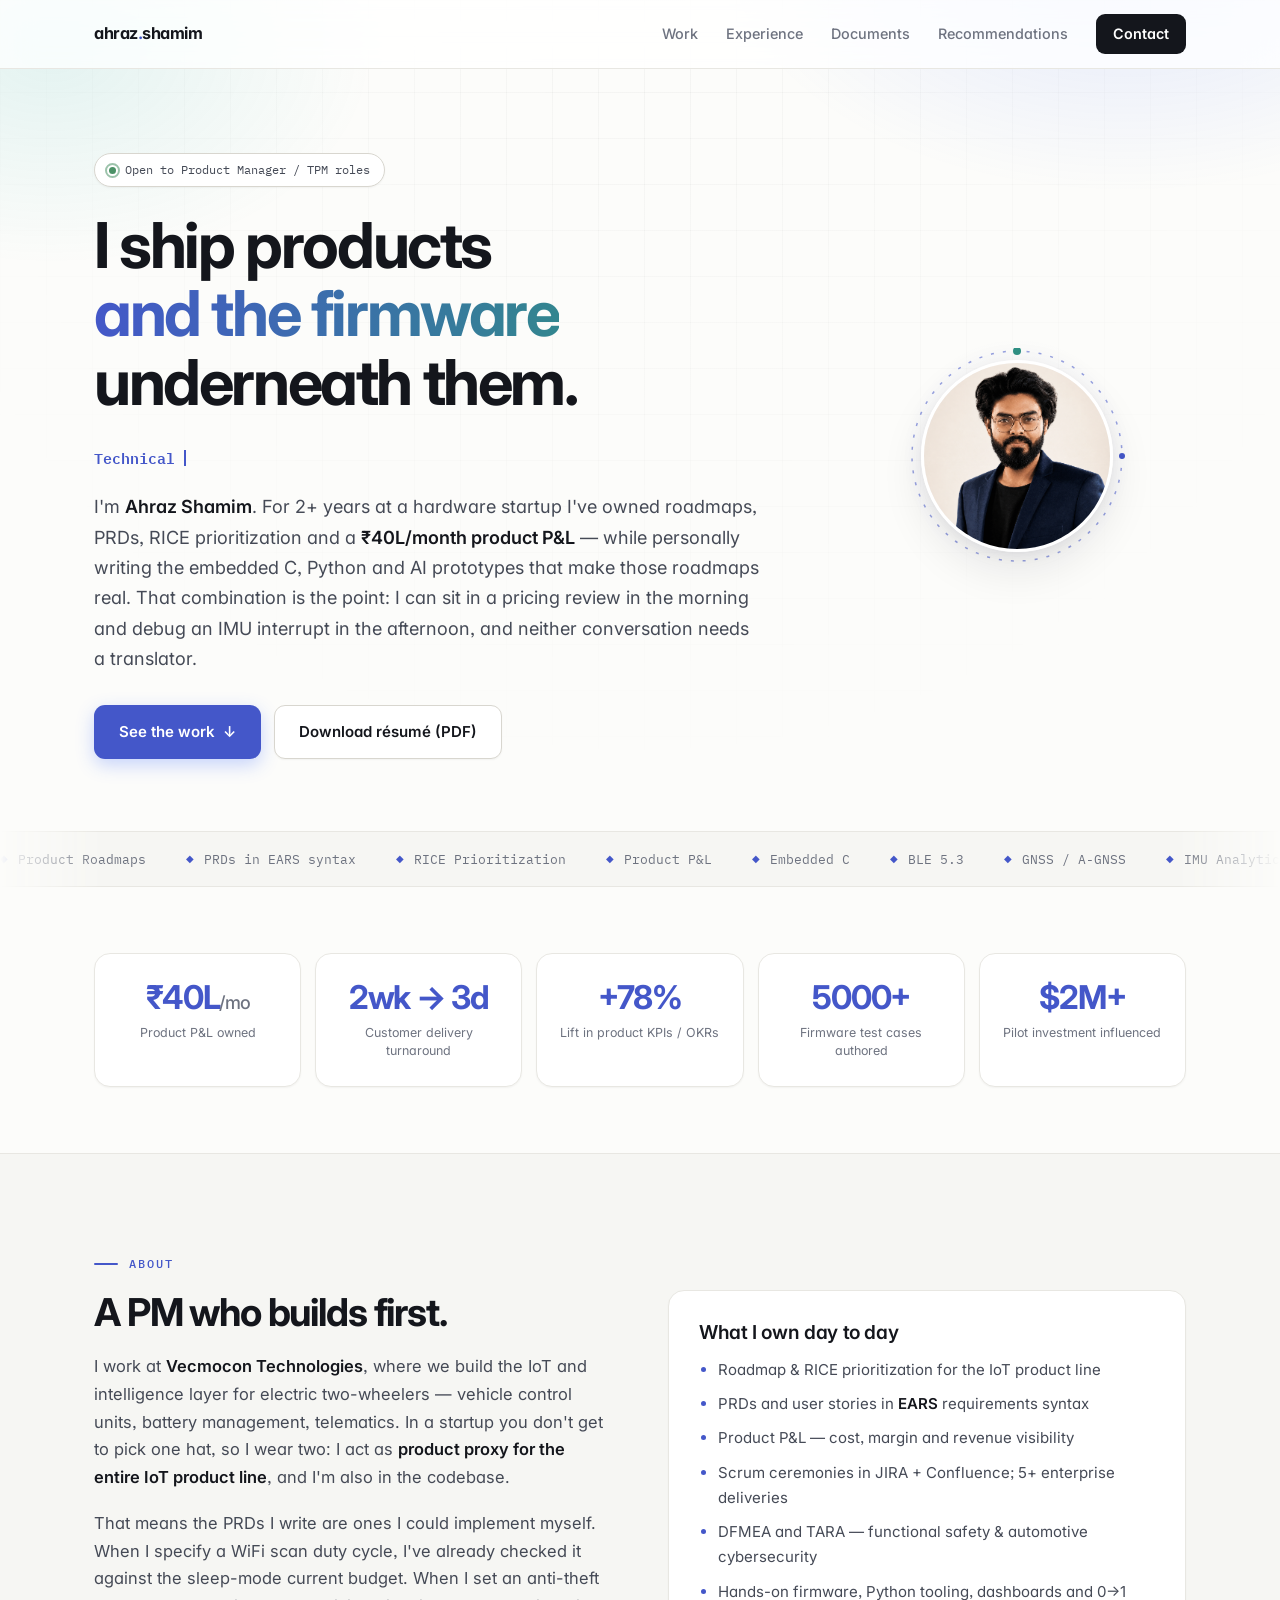
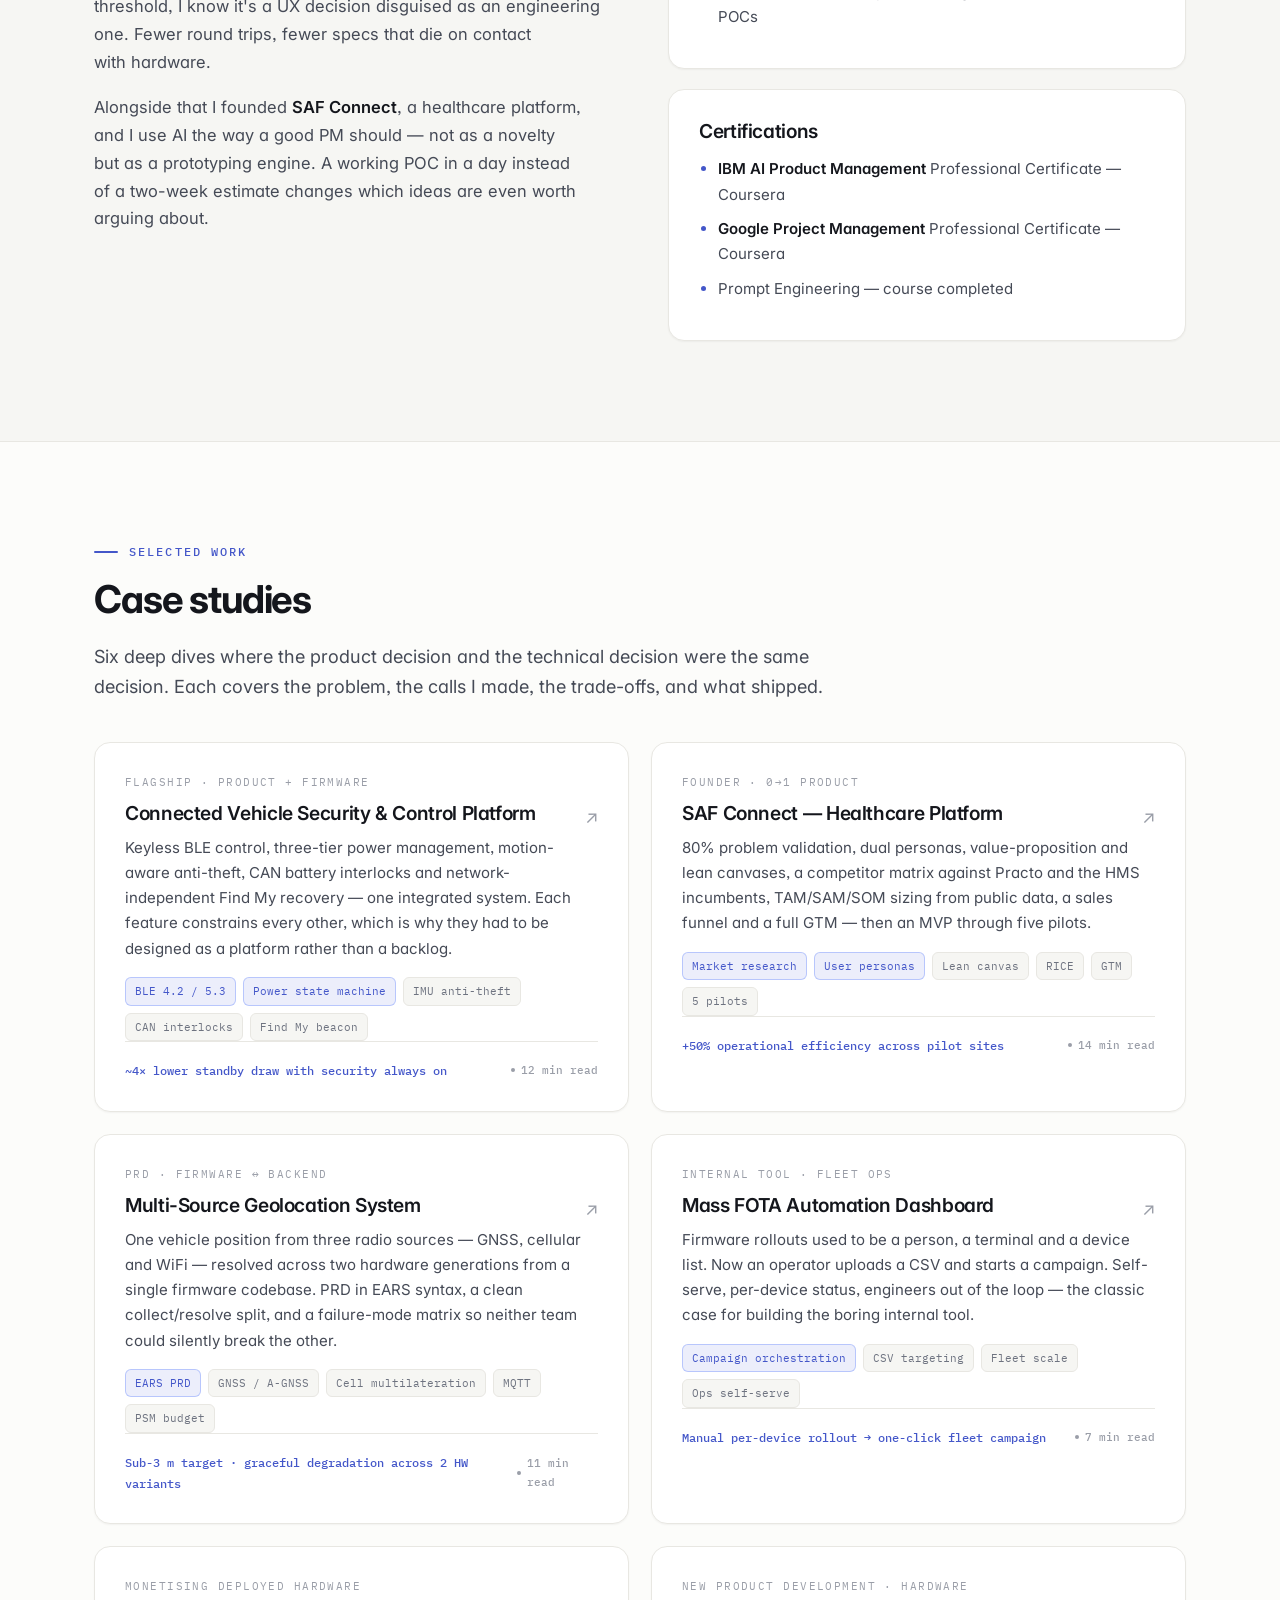
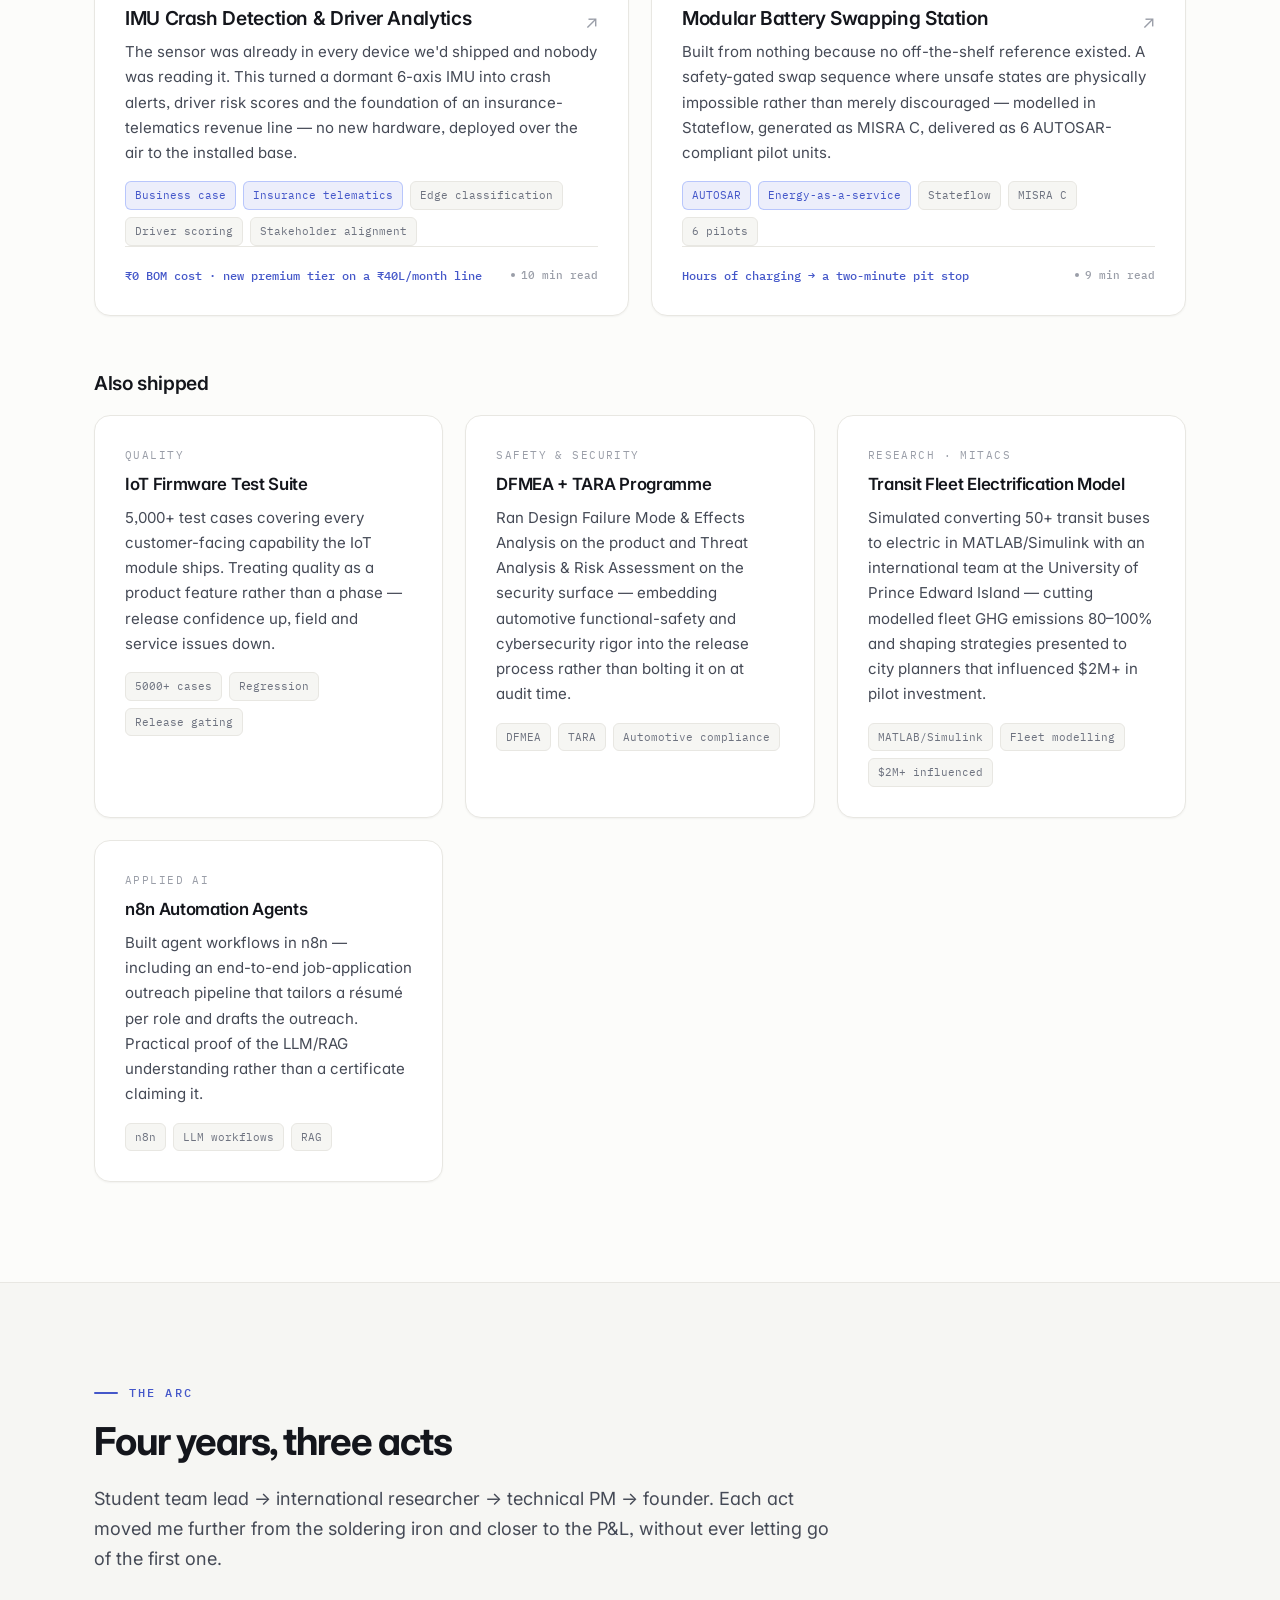
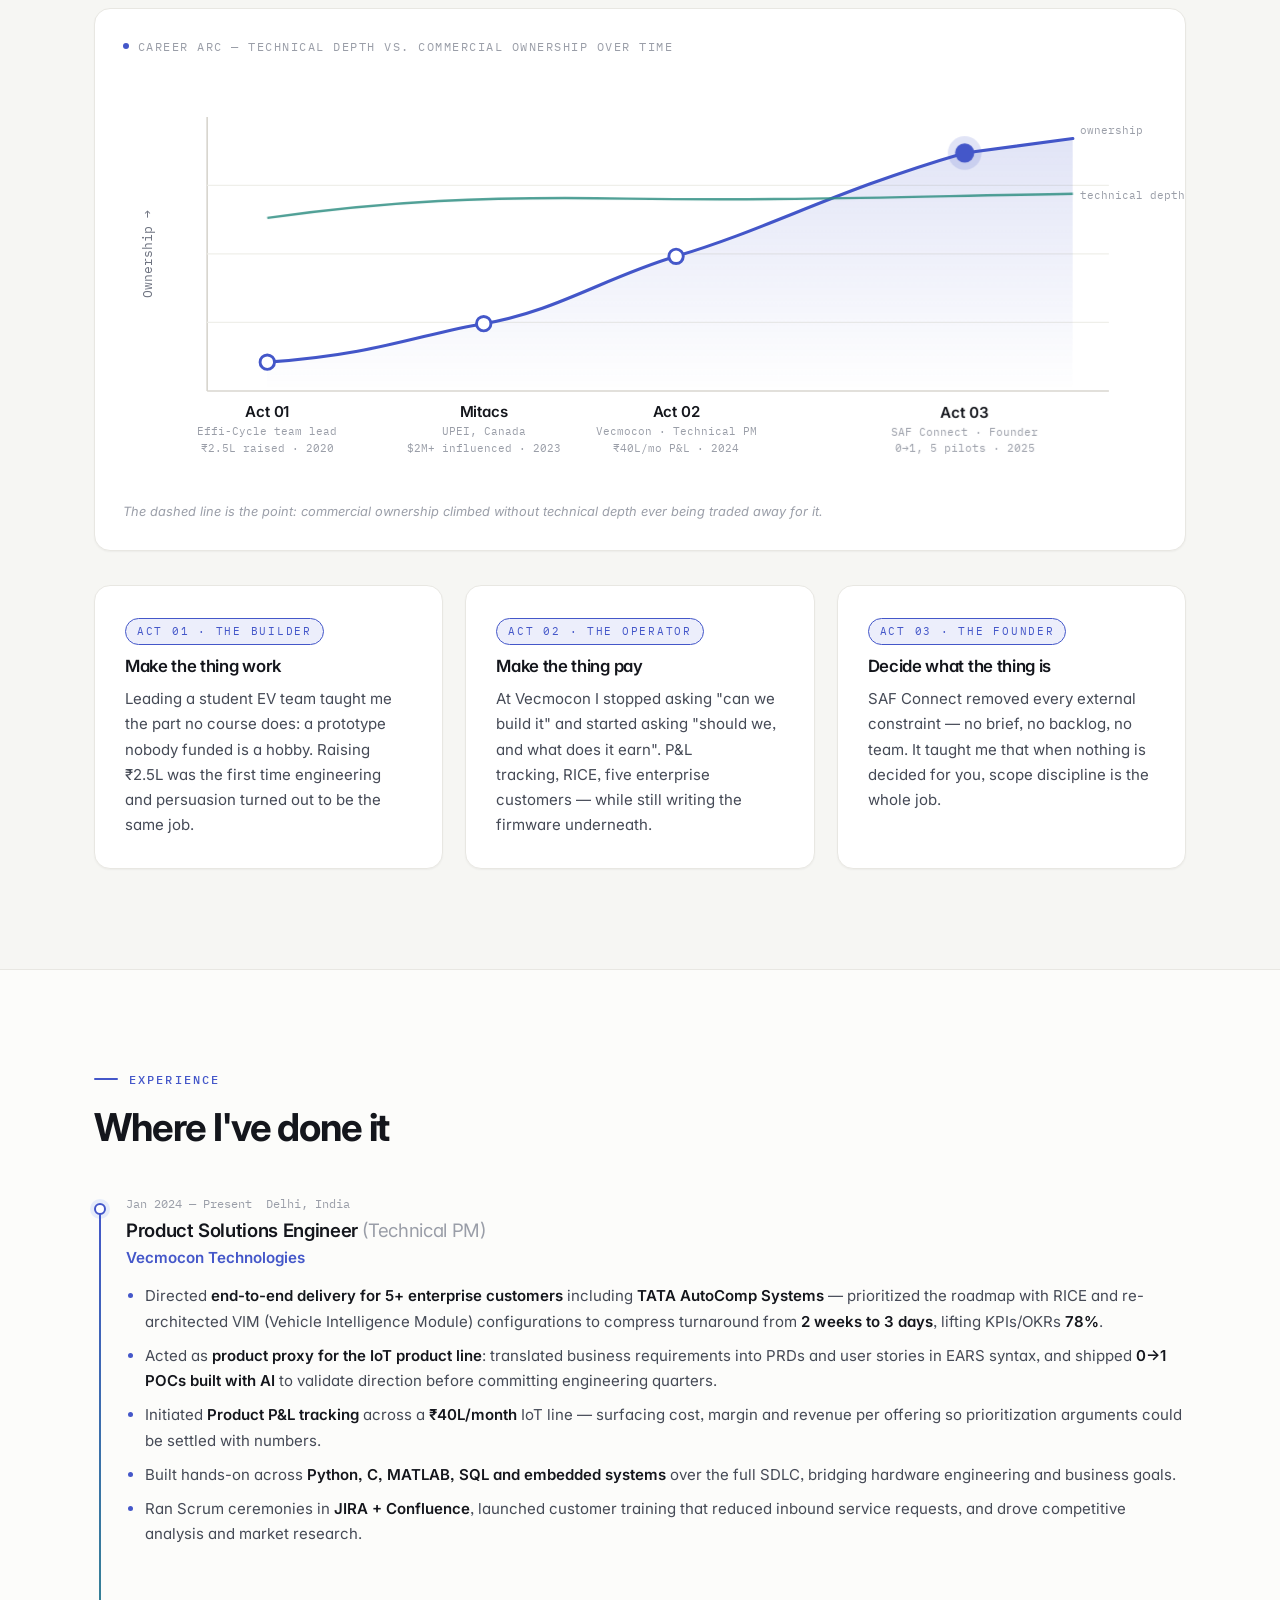
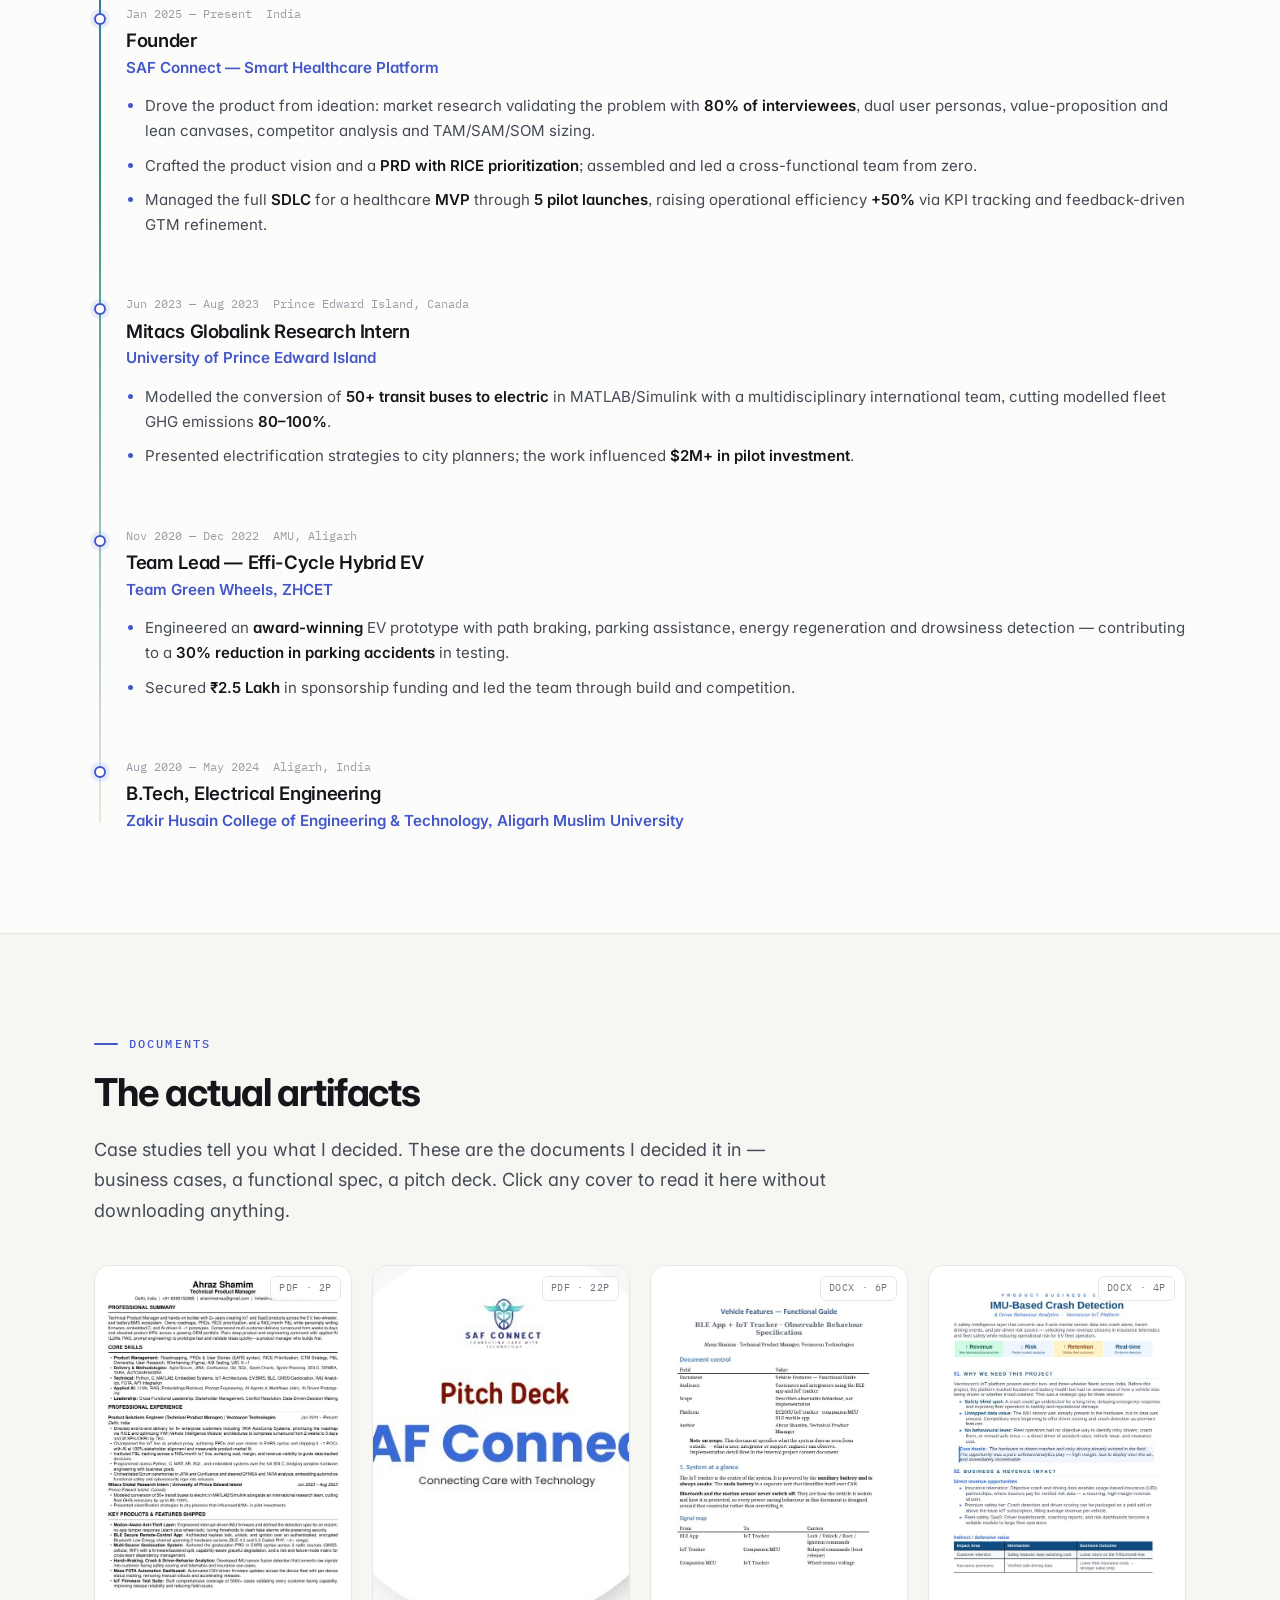
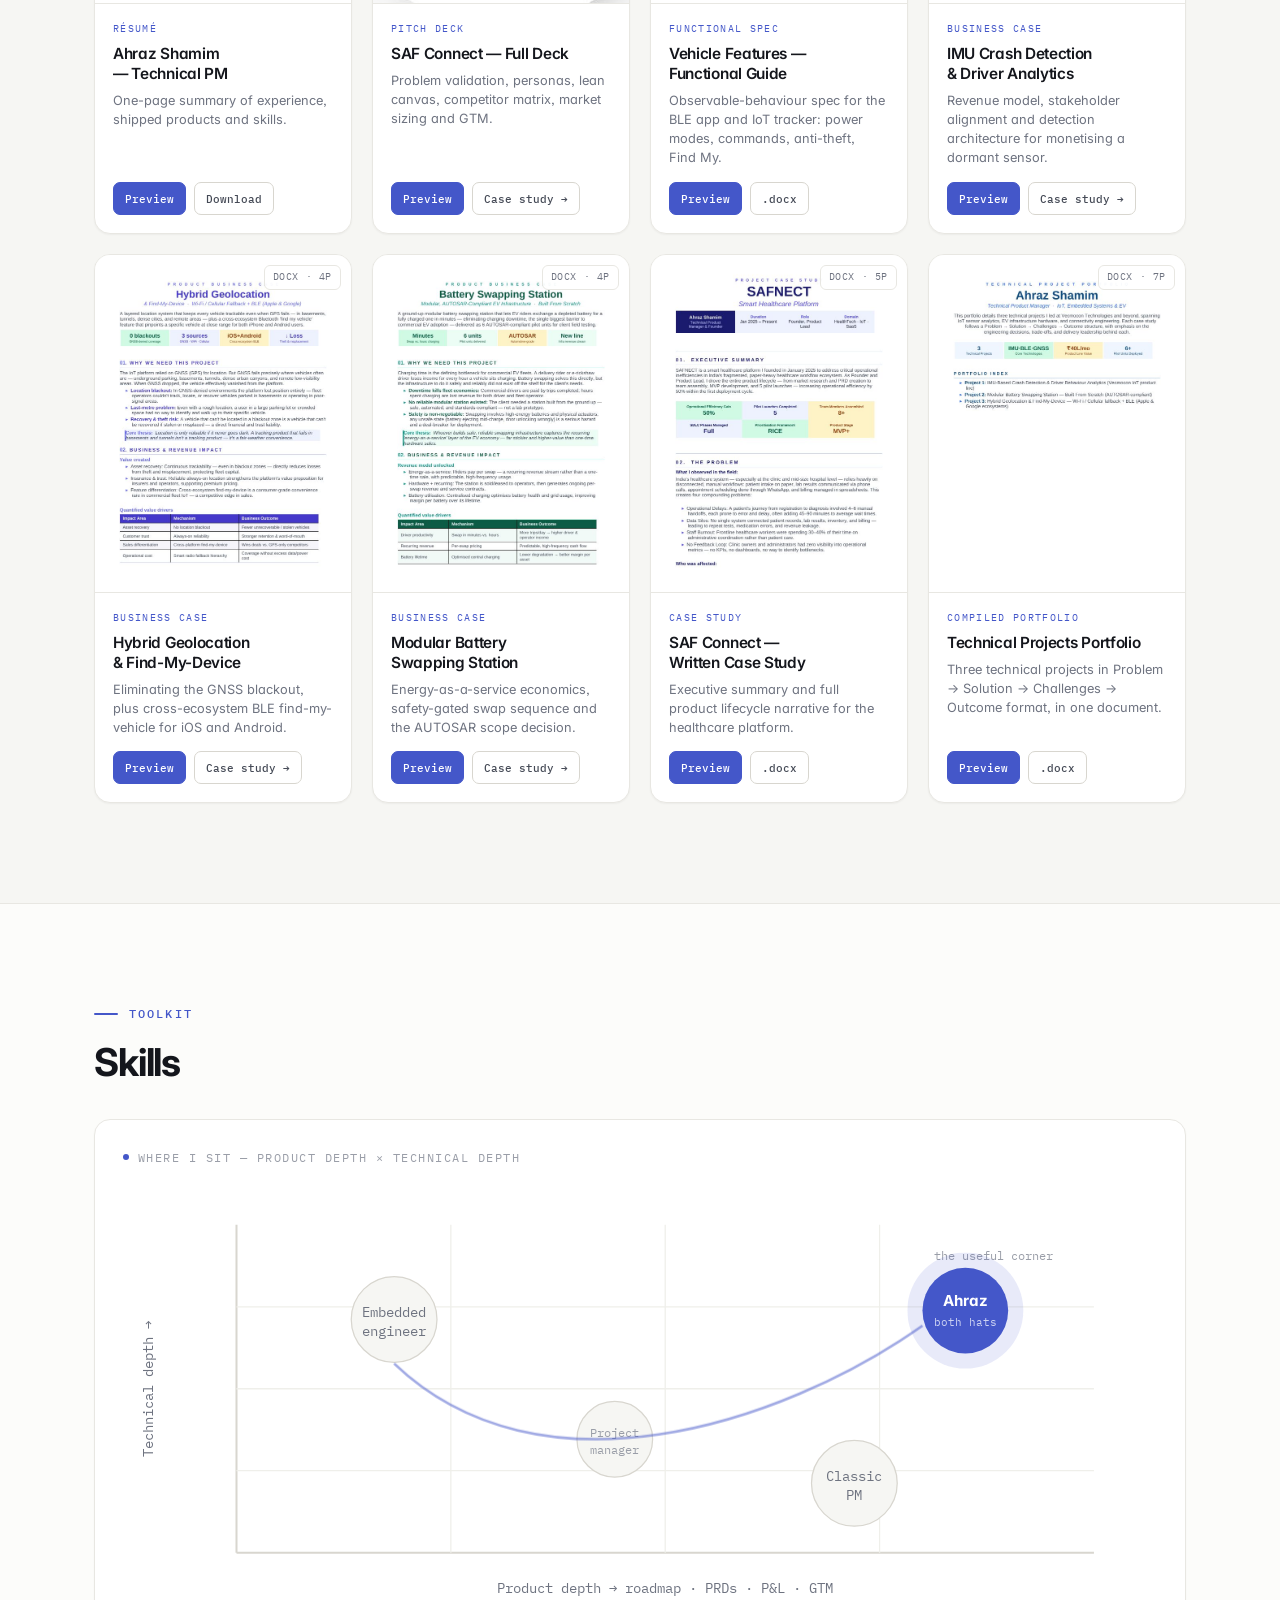
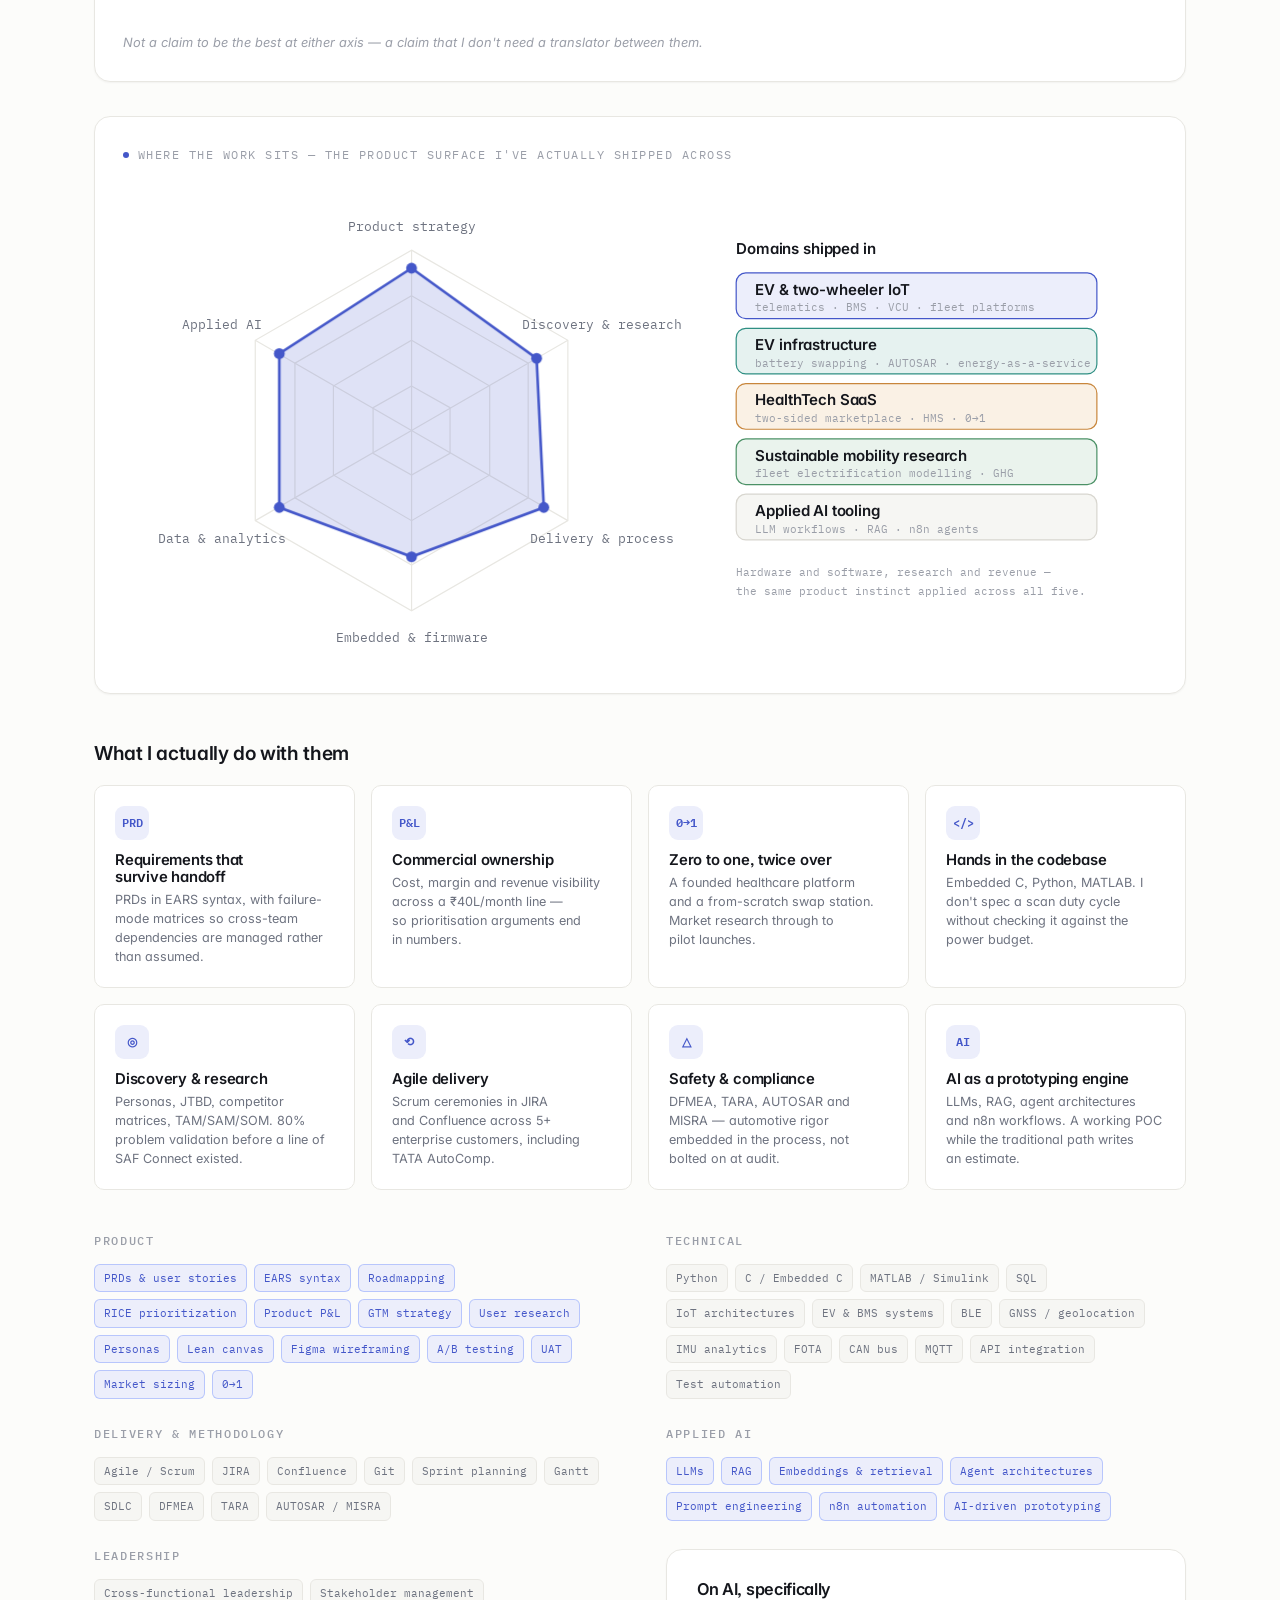
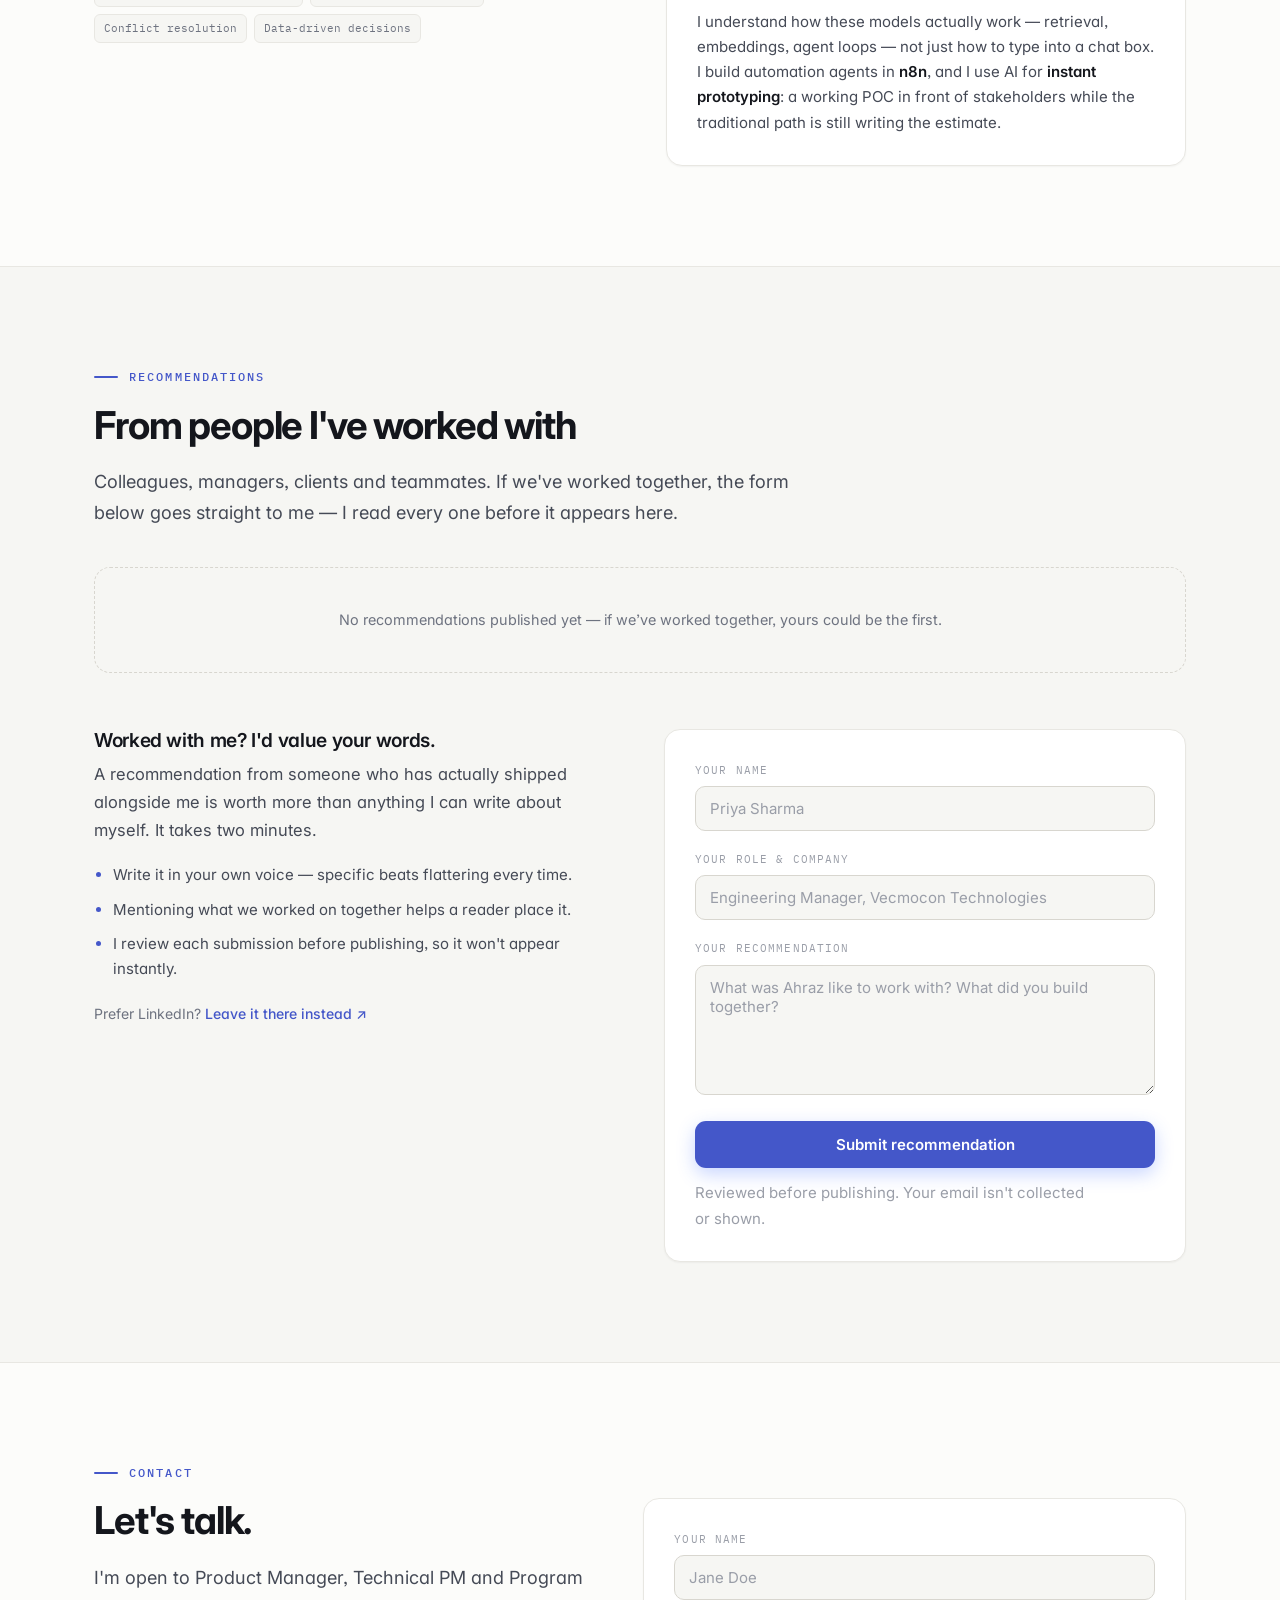
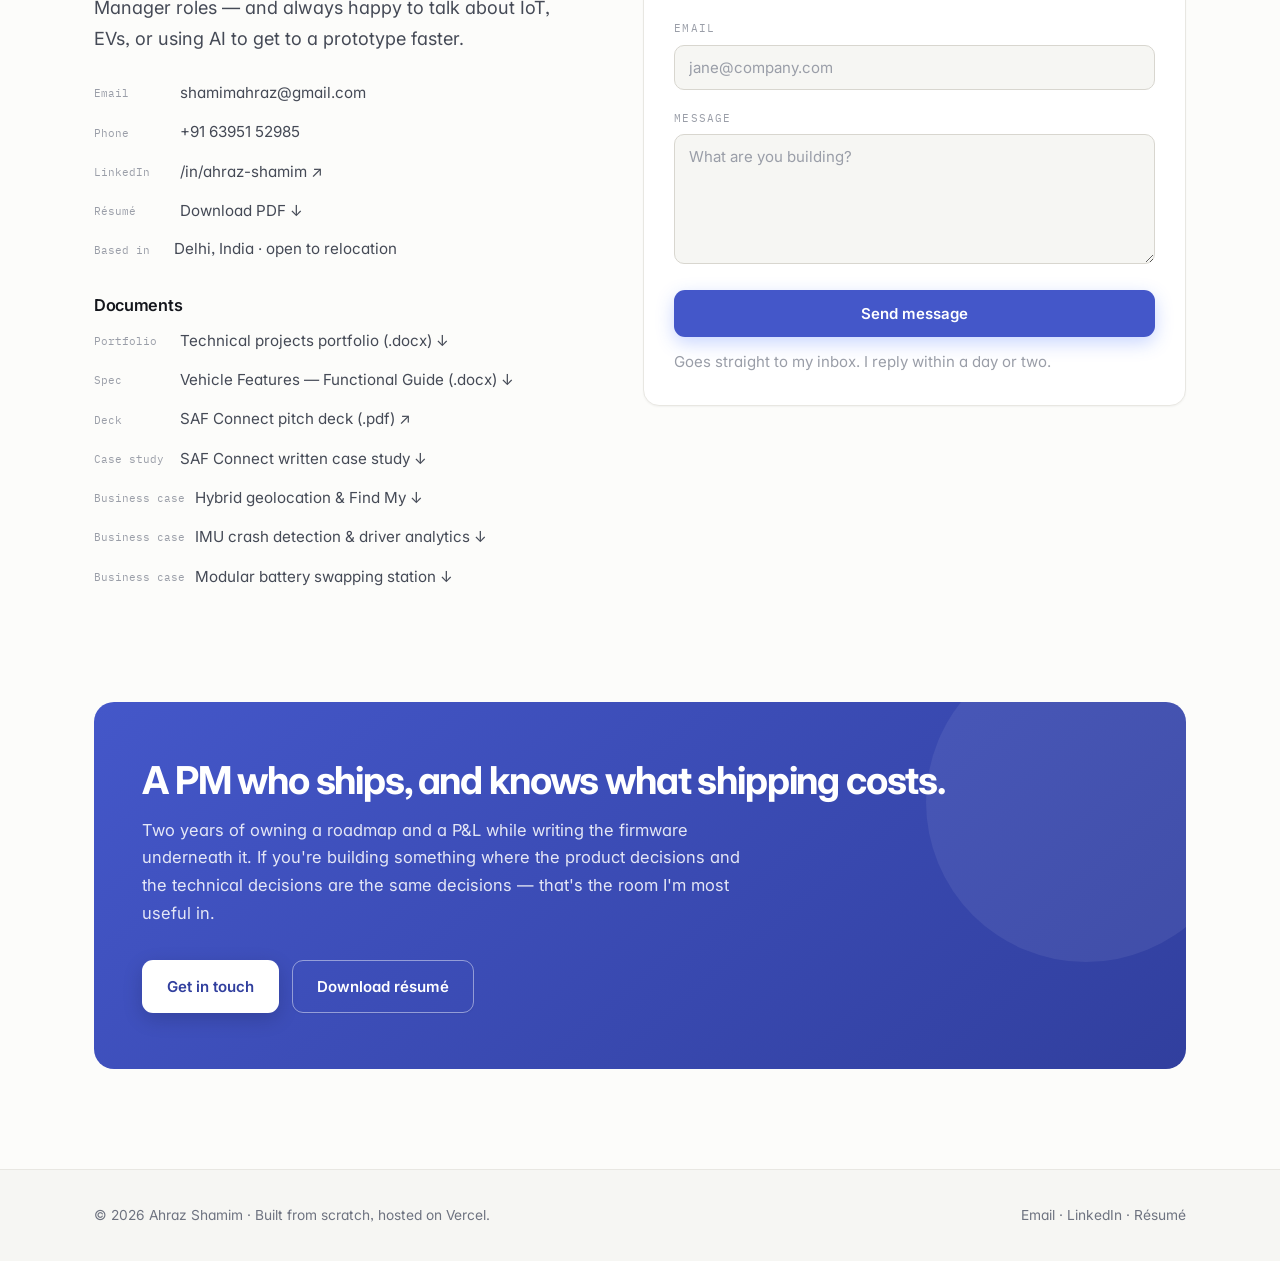
==== index.html @ 759f8fb4 "Portfolio v1" ====
<!DOCTYPE html>
<html lang="en">
<head>
<meta charset="utf-8">
<meta name="viewport" content="width=device-width, initial-scale=1">
<title>Ahraz Shamim — Technical Product Manager</title>
<meta name="description" content="Technical Product Manager and hands-on builder. IoT and SaaS products across EV, two-wheeler and battery/BMS ecosystems. Roadmaps, PRDs and P&amp;L — plus the firmware underneath.">
<meta name="author" content="Ahraz Shamim">
<link rel="canonical" href="https://ahraz-shamim.vercel.app/">

<meta property="og:type" content="website">
<meta property="og:title" content="Ahraz Shamim — Technical Product Manager">
<meta property="og:description" content="A product manager who builds first. IoT + SaaS for EVs, two-wheelers and the battery/BMS ecosystem.">
<meta property="og:image" content="https://ahraz-shamim.vercel.app/assets/photo.png">
<meta name="twitter:card" content="summary_large_image">

<link rel="icon" href="data:image/svg+xml,<svg xmlns='http://www.w3.org/2000/svg' viewBox='0 0 100 100'><rect width='100' height='100' rx='22' fill='%234457c9'/><text y='72' x='50' text-anchor='middle' font-size='58' font-family='sans-serif' font-weight='bold' fill='white'>A</text></svg>">

<link rel="preconnect" href="https://fonts.googleapis.com">
<link rel="preconnect" href="https://fonts.gstatic.com" crossorigin>
<link href="https://fonts.googleapis.com/css2?family=Inter:wght@400;500;600;700;800&family=IBM+Plex+Mono:wght@400;500;600&display=swap" rel="stylesheet">
<link rel="stylesheet" href="styles.css">

<script type="application/ld+json">
{
  "@context": "https://schema.org",
  "@type": "Person",
  "name": "Ahraz Shamim",
  "jobTitle": "Technical Product Manager",
  "email": "mailto:shamimahraz@gmail.com",
  "telephone": "+91-6395152985",
  "url": "https://ahraz-shamim.vercel.app/",
  "sameAs": ["https://www.linkedin.com/in/ahraz-shamim-6b9876194/"],
  "worksFor": { "@type": "Organization", "name": "Vecmocon Technologies" },
  "alumniOf": { "@type": "CollegeOrUniversity", "name": "Aligarh Muslim University (ZHCET)" },
  "address": { "@type": "PostalAddress", "addressLocality": "Delhi", "addressCountry": "IN" }
}
</script>
</head>
<body>
<div class="progress" id="progress"></div>

<nav class="nav">
  <div class="nav-inner">
    <a href="index.html" class="brand">ahraz<span>.</span>shamim</a>
    <div class="nav-links">
      <a href="#work" class="hide-sm">Work</a>
      <a href="#experience" class="hide-sm">Experience</a>
      <a href="#documents" class="hide-sm">Documents</a>
      <a href="#recommendations" class="hide-sm">Recommendations</a>
      <a href="#contact" class="cta">Contact</a>
    </div>
  </div>
</nav>

<main>

<!-- ============================ HERO ============================ -->
<section class="hero">
  <div class="wrap">
    <div class="hero-grid">
      <div>
        <div class="status"><span class="dot"></span> Open to Product Manager / TPM roles</div>
        <h1>I ship products <span class="grad">and the firmware</span> underneath them.</h1>
        <p class="role-line">
          <b id="typewriter" data-roles='["Technical Product Manager","IoT &amp; SaaS · EV ecosystem","PRDs, roadmaps, P&amp;L","Embedded C, Python, AI prototyping"]'></b><span class="caret"></span>
        </p>
        <p class="lede">
          I'm <strong>Ahraz Shamim</strong>. For 2+ years at a hardware startup I've owned roadmaps, PRDs, RICE
          prioritization and a <strong>₹40L/month product P&amp;L</strong> — while personally writing the embedded C,
          Python and AI prototypes that make those roadmaps real. That combination is the point: I can sit in a pricing
          review in the morning and debug an IMU interrupt in the afternoon, and neither conversation needs a translator.
        </p>
        <div class="btn-row">
          <a class="btn btn-primary" href="#work">See the work &nbsp;↓</a>
          <a class="btn btn-ghost" href="assets/Ahraz-Shamim-Resume.pdf" download>Download résumé (PDF)</a>
        </div>
      </div>

      <div class="photo-wrap">
        <svg class="photo-ring" viewBox="0 0 216 216" aria-hidden="true">
          <circle cx="108" cy="108" r="105" fill="none" stroke="var(--accent)" stroke-width="1.5"
                  stroke-dasharray="3 9" opacity=".55"/>
          <circle cx="108" cy="3" r="4" fill="var(--c2)"/>
          <circle cx="213" cy="108" r="3" fill="var(--accent)"/>
        </svg>
        <img src="assets/photo.png" alt="Portrait of Ahraz Shamim" width="480" height="480">
      </div>
    </div>
  </div>
</section>

<!-- ============================ MARQUEE ============================ -->
<div class="marquee" aria-hidden="true">
  <div class="marquee-track">
    <span class="marquee-item">Product Roadmaps</span><span class="marquee-item">PRDs in EARS syntax</span>
    <span class="marquee-item">RICE Prioritization</span><span class="marquee-item">Product P&amp;L</span>
    <span class="marquee-item">Embedded C</span><span class="marquee-item">BLE 5.3</span>
    <span class="marquee-item">GNSS / A-GNSS</span><span class="marquee-item">IMU Analytics</span>
    <span class="marquee-item">FOTA at fleet scale</span><span class="marquee-item">MQTT</span>
    <span class="marquee-item">DFMEA · TARA</span><span class="marquee-item">AUTOSAR / MISRA</span>
    <span class="marquee-item">LLMs &amp; RAG</span><span class="marquee-item">n8n Agents</span>
    <span class="marquee-item">Agile / Scrum</span><span class="marquee-item">0→1</span>
    <!-- duplicate for seamless loop -->
    <span class="marquee-item">Product Roadmaps</span><span class="marquee-item">PRDs in EARS syntax</span>
    <span class="marquee-item">RICE Prioritization</span><span class="marquee-item">Product P&amp;L</span>
    <span class="marquee-item">Embedded C</span><span class="marquee-item">BLE 5.3</span>
    <span class="marquee-item">GNSS / A-GNSS</span><span class="marquee-item">IMU Analytics</span>
    <span class="marquee-item">FOTA at fleet scale</span><span class="marquee-item">MQTT</span>
    <span class="marquee-item">DFMEA · TARA</span><span class="marquee-item">AUTOSAR / MISRA</span>
    <span class="marquee-item">LLMs &amp; RAG</span><span class="marquee-item">n8n Agents</span>
    <span class="marquee-item">Agile / Scrum</span><span class="marquee-item">0→1</span>
  </div>
</div>

<!-- ============================ METRICS ============================ -->
<section style="padding:66px 0">
  <div class="wrap">
    <div class="metrics-grid">
      <div class="metric reveal"><div class="num">₹<span data-count="40">0</span>L<span class="u">/mo</span></div><div class="lbl">Product P&amp;L owned</div></div>
      <div class="metric reveal"><div class="num"><span data-count="2">0</span>wk → <span data-count="3">0</span>d</div><div class="lbl">Customer delivery turnaround</div></div>
      <div class="metric reveal"><div class="num">+<span data-count="78">0</span>%</div><div class="lbl">Lift in product KPIs / OKRs</div></div>
      <div class="metric reveal"><div class="num"><span data-count="5000">0</span>+</div><div class="lbl">Firmware test cases authored</div></div>
      <div class="metric reveal"><div class="num">$<span data-count="2">0</span>M+</div><div class="lbl">Pilot investment influenced</div></div>
    </div>
  </div>
</section>

<!-- ============================ ABOUT ============================ -->
<section id="about" class="tinted">
  <div class="wrap">
    <p class="eyebrow reveal">About</p>
    <div class="grid-2" style="gap:56px;align-items:start">
      <div class="reveal">
        <h2>A PM who builds first.</h2>
        <p>
          I work at <strong>Vecmocon Technologies</strong>, where we build the IoT and intelligence layer for electric
          two-wheelers — vehicle control units, battery management, telematics. In a startup you don't get to pick one
          hat, so I wear two: I act as <strong>product proxy for the entire IoT product line</strong>, and I'm also in
          the codebase.
        </p>
        <p>
          That means the PRDs I write are ones I could implement myself. When I specify a WiFi scan duty cycle, I've
          already checked it against the sleep-mode current budget. When I set an anti-theft threshold, I know it's a UX
          decision disguised as an engineering one. Fewer round trips, fewer specs that die on contact with hardware.
        </p>
        <p>
          Alongside that I founded <strong>SAF Connect</strong>, a healthcare platform, and I use AI the way a good PM
          should — not as a novelty but as a prototyping engine. A working POC in a day instead of a two-week estimate
          changes which ideas are even worth arguing about.
        </p>
      </div>
      <div class="reveal">
        <div class="card" style="margin-bottom:20px">
          <h3>What I own day to day</h3>
          <ul class="tl-list" style="margin-top:14px">
            <li>Roadmap &amp; RICE prioritization for the IoT product line</li>
            <li>PRDs and user stories in <strong>EARS</strong> requirements syntax</li>
            <li>Product P&amp;L — cost, margin and revenue visibility</li>
            <li>Scrum ceremonies in JIRA + Confluence; 5+ enterprise deliveries</li>
            <li>DFMEA and TARA — functional safety &amp; automotive cybersecurity</li>
            <li>Hands-on firmware, Python tooling, dashboards and 0→1 POCs</li>
          </ul>
        </div>
        <div class="card">
          <h3>Certifications</h3>
          <ul class="tl-list" style="margin-top:14px">
            <li><strong>IBM AI Product Management</strong> Professional Certificate — Coursera</li>
            <li><strong>Google Project Management</strong> Professional Certificate — Coursera</li>
            <li>Prompt Engineering — course completed</li>
          </ul>
        </div>
      </div>
    </div>
  </div>
</section>

<!-- ============================ WORK ============================ -->
<section id="work">
  <div class="wrap">
    <p class="eyebrow reveal">Selected work</p>
    <h2 class="reveal">Case studies</h2>
    <p class="lede reveal" style="margin-bottom:40px">
      Six deep dives where the product decision and the technical decision were the same decision. Each covers the
      problem, the calls I made, the trade-offs, and what shipped.
    </p>

    <div class="grid-2" style="margin-bottom:22px">
      <a class="card proj-card reveal" href="projects/vehicle-platform.html">
        <div class="proj-kicker">Flagship · Product + firmware</div>
        <div class="proj-head"><h3>Connected Vehicle Security &amp; Control Platform</h3><span class="arrow">↗</span></div>
        <p>
          Keyless BLE control, three-tier power management, motion-aware anti-theft, CAN battery interlocks and
          network-independent Find My recovery — one integrated system. Each feature constrains every other, which is
          why they had to be designed as a platform rather than a backlog.
        </p>
        <div class="tags">
          <span class="tag on">BLE 4.2 / 5.3</span><span class="tag on">Power state machine</span>
          <span class="tag">IMU anti-theft</span><span class="tag">CAN interlocks</span><span class="tag">Find My beacon</span>
        </div>
        <div class="proj-impact" style="display:flex;justify-content:space-between;gap:14px;align-items:center"><span>~4× lower standby draw with security always on</span><span class="read-time">12 min read</span></div>
      </a>

      <a class="card proj-card reveal" href="projects/safnect.html">
        <div class="proj-kicker">Founder · 0→1 product</div>
        <div class="proj-head"><h3>SAF Connect — Healthcare Platform</h3><span class="arrow">↗</span></div>
        <p>
          80% problem validation, dual personas, value-proposition and lean canvases, a competitor matrix against
          Practo and the HMS incumbents, TAM/SAM/SOM sizing from public data, a sales funnel and a full GTM — then an
          MVP through five pilots.
        </p>
        <div class="tags">
          <span class="tag on">Market research</span><span class="tag on">User personas</span>
          <span class="tag">Lean canvas</span><span class="tag">RICE</span><span class="tag">GTM</span><span class="tag">5 pilots</span>
        </div>
        <div class="proj-impact" style="display:flex;justify-content:space-between;gap:14px;align-items:center"><span>+50% operational efficiency across pilot sites</span><span class="read-time">14 min read</span></div>
      </a>
    </div>

    <div class="grid-2">
      <a class="card proj-card reveal" href="projects/geolocation.html">
        <div class="proj-kicker">PRD · Firmware ↔ Backend</div>
        <div class="proj-head"><h3>Multi-Source Geolocation System</h3><span class="arrow">↗</span></div>
        <p>
          One vehicle position from three radio sources — GNSS, cellular and WiFi — resolved across two hardware
          generations from a single firmware codebase. PRD in EARS syntax, a clean collect/resolve split, and a
          failure-mode matrix so neither team could silently break the other.
        </p>
        <div class="tags">
          <span class="tag on">EARS PRD</span><span class="tag">GNSS / A-GNSS</span>
          <span class="tag">Cell multilateration</span><span class="tag">MQTT</span><span class="tag">PSM budget</span>
        </div>
        <div class="proj-impact" style="display:flex;justify-content:space-between;gap:14px;align-items:center"><span>Sub-3 m target · graceful degradation across 2 HW variants</span><span class="read-time">11 min read</span></div>
      </a>

      <a class="card proj-card reveal" href="projects/fota.html">
        <div class="proj-kicker">Internal tool · Fleet ops</div>
        <div class="proj-head"><h3>Mass FOTA Automation Dashboard</h3><span class="arrow">↗</span></div>
        <p>
          Firmware rollouts used to be a person, a terminal and a device list. Now an operator uploads a CSV and starts
          a campaign. Self-serve, per-device status, engineers out of the loop — the classic case for building the
          boring internal tool.
        </p>
        <div class="tags">
          <span class="tag on">Campaign orchestration</span><span class="tag">CSV targeting</span>
          <span class="tag">Fleet scale</span><span class="tag">Ops self-serve</span>
        </div>
        <div class="proj-impact" style="display:flex;justify-content:space-between;gap:14px;align-items:center"><span>Manual per-device rollout → one-click fleet campaign</span><span class="read-time">7 min read</span></div>
      </a>
    </div>

    <div class="grid-2" style="margin-top:22px">
      <a class="card proj-card reveal" href="projects/imu-analytics.html">
        <div class="proj-kicker">Monetising deployed hardware</div>
        <div class="proj-head"><h3>IMU Crash Detection &amp; Driver Analytics</h3><span class="arrow">↗</span></div>
        <p>
          The sensor was already in every device we'd shipped and nobody was reading it. This turned a dormant 6-axis
          IMU into crash alerts, driver risk scores and the foundation of an insurance-telematics revenue line — no new
          hardware, deployed over the air to the installed base.
        </p>
        <div class="tags">
          <span class="tag on">Business case</span><span class="tag on">Insurance telematics</span>
          <span class="tag">Edge classification</span><span class="tag">Driver scoring</span><span class="tag">Stakeholder alignment</span>
        </div>
        <div class="proj-impact" style="display:flex;justify-content:space-between;gap:14px;align-items:center"><span>₹0 BOM cost · new premium tier on a ₹40L/month line</span><span class="read-time">10 min read</span></div>
      </a>

      <a class="card proj-card reveal" href="projects/battery-swapping.html">
        <div class="proj-kicker">New product development · Hardware</div>
        <div class="proj-head"><h3>Modular Battery Swapping Station</h3><span class="arrow">↗</span></div>
        <p>
          Built from nothing because no off-the-shelf reference existed. A safety-gated swap sequence where unsafe
          states are physically impossible rather than merely discouraged — modelled in Stateflow, generated as MISRA C,
          delivered as 6 AUTOSAR-compliant pilot units.
        </p>
        <div class="tags">
          <span class="tag on">AUTOSAR</span><span class="tag on">Energy-as-a-service</span>
          <span class="tag">Stateflow</span><span class="tag">MISRA C</span><span class="tag">6 pilots</span>
        </div>
        <div class="proj-impact" style="display:flex;justify-content:space-between;gap:14px;align-items:center"><span>Hours of charging → a two-minute pit stop</span><span class="read-time">9 min read</span></div>
      </a>
    </div>

    <h3 style="margin:56px 0 20px" class="reveal">Also shipped</h3>
    <div class="grid-3">
      <div class="card hoverable reveal">
        <div class="proj-kicker">Quality</div>
        <h3 style="font-size:1.05rem">IoT Firmware Test Suite</h3>
        <p>5,000+ test cases covering every customer-facing capability the IoT module ships. Treating quality as a
          product feature rather than a phase — release confidence up, field and service issues down.</p>
        <div class="tags"><span class="tag">5000+ cases</span><span class="tag">Regression</span><span class="tag">Release gating</span></div>
      </div>
      <div class="card hoverable reveal">
        <div class="proj-kicker">Safety &amp; security</div>
        <h3 style="font-size:1.05rem">DFMEA + TARA Programme</h3>
        <p>Ran Design Failure Mode &amp; Effects Analysis on the product and Threat Analysis &amp; Risk Assessment on
          the security surface — embedding automotive functional-safety and cybersecurity rigor into the release process
          rather than bolting it on at audit time.</p>
        <div class="tags"><span class="tag">DFMEA</span><span class="tag">TARA</span><span class="tag">Automotive compliance</span></div>
      </div>
      <div class="card hoverable reveal">
        <div class="proj-kicker">Research · Mitacs</div>
        <h3 style="font-size:1.05rem">Transit Fleet Electrification Model</h3>
        <p>Simulated converting 50+ transit buses to electric in MATLAB/Simulink with an international team at the
          University of Prince Edward Island — cutting modelled fleet GHG emissions 80–100% and shaping strategies
          presented to city planners that influenced $2M+ in pilot investment.</p>
        <div class="tags"><span class="tag">MATLAB/Simulink</span><span class="tag">Fleet modelling</span><span class="tag">$2M+ influenced</span></div>
      </div>
      <div class="card hoverable reveal">
        <div class="proj-kicker">Applied AI</div>
        <h3 style="font-size:1.05rem">n8n Automation Agents</h3>
        <p>Built agent workflows in n8n — including an end-to-end job-application outreach pipeline that tailors a
          résumé per role and drafts the outreach. Practical proof of the LLM/RAG understanding rather than a
          certificate claiming it.</p>
        <div class="tags"><span class="tag">n8n</span><span class="tag">LLM workflows</span><span class="tag">RAG</span></div>
      </div>
    </div>
  </div>
</section>

<!-- ============================ THE ARC ============================ -->
<section id="arc" class="tinted">
  <div class="wrap">
    <p class="eyebrow reveal">The arc</p>
    <h2 class="reveal">Four years, three acts</h2>
    <p class="lede reveal" style="margin-bottom:8px">
      Student team lead → international researcher → technical PM → founder. Each act moved me further from the
      soldering iron and closer to the P&amp;L, without ever letting go of the first one.
    </p>

    <div class="fig reveal">
      <div class="fig-title">Career arc — technical depth vs. commercial ownership over time</div>
      <svg viewBox="0 0 860 340" xmlns="http://www.w3.org/2000/svg" role="img" aria-label="Career arc from 2020 to 2026 showing technical depth staying high while commercial ownership rises from student projects to founder and P and L ownership">
        <defs>
          <linearGradient id="arcFill" x1="0" y1="0" x2="0" y2="1">
            <stop offset="0%" stop-color="#4457c9" stop-opacity=".16"/>
            <stop offset="100%" stop-color="#4457c9" stop-opacity="0"/>
          </linearGradient>
        </defs>

        <!-- axes -->
        <line x1="70" y1="262" x2="820" y2="262" stroke="#d8d6cf" stroke-width="1.4"/>
        <line x1="70" y1="34" x2="70" y2="262" stroke="#d8d6cf" stroke-width="1.4"/>
        <text x="-148" y="24" transform="rotate(-90)" text-anchor="middle" class="svg-label">Ownership →</text>

        <!-- gridlines -->
        <g stroke="#efefea" stroke-width="1">
          <line x1="70" y1="205" x2="820" y2="205"/><line x1="70" y1="148" x2="820" y2="148"/><line x1="70" y1="91" x2="820" y2="91"/>
        </g>

        <!-- commercial ownership curve -->
        <path d="M120,238 C210,232 250,214 300,206 C360,196 400,168 460,150 C540,126 590,96 700,64 L790,52"
              fill="none" stroke="#4457c9" stroke-width="2.6" class="draw" stroke-linecap="round"/>
        <path d="M120,238 C210,232 250,214 300,206 C360,196 400,168 460,150 C540,126 590,96 700,64 L790,52 L790,262 L120,262 Z"
              fill="url(#arcFill)" class="fade-el" style="animation-delay:1.1s"/>

        <!-- technical depth line, stays high -->
        <path d="M120,118 C220,104 300,100 420,102 C560,104 660,100 790,98"
              fill="none" stroke="#2f8f83" stroke-width="2" stroke-dasharray="6 5" class="draw" opacity=".85"/>
        <text x="796" y="102" class="svg-label-sm" fill="#2f8f83">technical depth</text>
        <text x="796" y="48" class="svg-label-sm" fill="#4457c9">ownership</text>

        <!-- milestones -->
        <g class="fade-el" style="animation-delay:.35s">
          <circle cx="120" cy="238" r="6" fill="#fff" stroke="#4457c9" stroke-width="2.4"/>
          <text x="120" y="284" text-anchor="middle" class="svg-title" font-size="11.5">Act 01</text>
          <text x="120" y="299" text-anchor="middle" class="svg-label-sm">Effi-Cycle team lead</text>
          <text x="120" y="313" text-anchor="middle" class="svg-label-sm">₹2.5L raised · 2020</text>
        </g>
        <g class="fade-el" style="animation-delay:.55s">
          <circle cx="300" cy="206" r="6" fill="#fff" stroke="#4457c9" stroke-width="2.4"/>
          <text x="300" y="284" text-anchor="middle" class="svg-title" font-size="11.5">Mitacs</text>
          <text x="300" y="299" text-anchor="middle" class="svg-label-sm">UPEI, Canada</text>
          <text x="300" y="313" text-anchor="middle" class="svg-label-sm">$2M+ influenced · 2023</text>
        </g>
        <g class="fade-el" style="animation-delay:.75s">
          <circle cx="460" cy="150" r="6" fill="#fff" stroke="#4457c9" stroke-width="2.4"/>
          <text x="460" y="284" text-anchor="middle" class="svg-title" font-size="11.5">Act 02</text>
          <text x="460" y="299" text-anchor="middle" class="svg-label-sm">Vecmocon · Technical PM</text>
          <text x="460" y="313" text-anchor="middle" class="svg-label-sm">₹40L/mo P&amp;L · 2024</text>
        </g>
        <g class="fade-el" style="animation-delay:.95s">
          <circle cx="700" cy="64" r="8" fill="#4457c9"/>
          <circle cx="700" cy="64" r="14" fill="#4457c9" opacity=".16"/>
          <text x="700" y="284" text-anchor="middle" class="svg-title" font-size="11.5">Act 03</text>
          <text x="700" y="299" text-anchor="middle" class="svg-label-sm">SAF Connect · Founder</text>
          <text x="700" y="313" text-anchor="middle" class="svg-label-sm">0→1, 5 pilots · 2025</text>
        </g>
      </svg>
      <p class="fig-note">The dashed line is the point: commercial ownership climbed without technical depth ever being traded away for it.</p>
    </div>

    <div class="grid-3" style="margin-top:8px">
      <div class="card reveal">
        <span class="act-label">Act 01 · The Builder</span>
        <h3 style="font-size:1.05rem">Make the thing work</h3>
        <p>Leading a student EV team taught me the part no course does: a prototype nobody funded is a hobby. Raising
          ₹2.5L was the first time engineering and persuasion turned out to be the same job.</p>
      </div>
      <div class="card reveal">
        <span class="act-label">Act 02 · The Operator</span>
        <h3 style="font-size:1.05rem">Make the thing pay</h3>
        <p>At Vecmocon I stopped asking "can we build it" and started asking "should we, and what does it earn". P&amp;L
          tracking, RICE, five enterprise customers — while still writing the firmware underneath.</p>
      </div>
      <div class="card reveal">
        <span class="act-label">Act 03 · The Founder</span>
        <h3 style="font-size:1.05rem">Decide what the thing is</h3>
        <p>SAF Connect removed every external constraint — no brief, no backlog, no team. It taught me that when nothing
          is decided for you, scope discipline is the whole job.</p>
      </div>
    </div>
  </div>
</section>

<!-- ============================ EXPERIENCE ============================ -->
<section id="experience">
  <div class="wrap">
    <p class="eyebrow reveal">Experience</p>
    <h2 class="reveal">Where I've done it</h2>
    <div class="timeline" style="margin-top:44px">

      <div class="tl-item reveal">
        <div class="tl-meta"><span>Jan 2024 — Present</span><span>Delhi, India</span></div>
        <h3>Product Solutions Engineer <span style="color:var(--text-faint);font-weight:400">(Technical PM)</span></h3>
        <div class="tl-org">Vecmocon Technologies</div>
        <ul class="tl-list">
          <li>Directed <strong>end-to-end delivery for 5+ enterprise customers</strong> including <strong>TATA AutoComp
            Systems</strong> — prioritized the roadmap with RICE and re-architected VIM (Vehicle Intelligence Module)
            configurations to compress turnaround from <strong>2 weeks to 3 days</strong>, lifting KPIs/OKRs
            <strong>78%</strong>.</li>
          <li>Acted as <strong>product proxy for the IoT product line</strong>: translated business requirements into
            PRDs and user stories in EARS syntax, and shipped <strong>0→1 POCs built with AI</strong> to validate
            direction before committing engineering quarters.</li>
          <li>Initiated <strong>Product P&amp;L tracking</strong> across a <strong>₹40L/month</strong> IoT line —
            surfacing cost, margin and revenue per offering so prioritization arguments could be settled with numbers.</li>
          <li>Built hands-on across <strong>Python, C, MATLAB, SQL and embedded systems</strong> over the full SDLC,
            bridging hardware engineering and business goals.</li>
          <li>Ran Scrum ceremonies in <strong>JIRA + Confluence</strong>, launched customer training that reduced inbound
            service requests, and drove competitive analysis and market research.</li>
        </ul>
      </div>

      <div class="tl-item reveal">
        <div class="tl-meta"><span>Jan 2025 — Present</span><span>India</span></div>
        <h3>Founder</h3>
        <div class="tl-org">SAF Connect — Smart Healthcare Platform</div>
        <ul class="tl-list">
          <li>Drove the product from ideation: market research validating the problem with <strong>80% of
            interviewees</strong>, dual user personas, value-proposition and lean canvases, competitor analysis and
            TAM/SAM/SOM sizing.</li>
          <li>Crafted the product vision and a <strong>PRD with RICE prioritization</strong>; assembled and led a
            cross-functional team from zero.</li>
          <li>Managed the full <strong>SDLC</strong> for a healthcare <strong>MVP</strong> through <strong>5 pilot
            launches</strong>, raising operational efficiency <strong>+50%</strong> via KPI tracking and feedback-driven
            GTM refinement.</li>
        </ul>
      </div>

      <div class="tl-item reveal">
        <div class="tl-meta"><span>Jun 2023 — Aug 2023</span><span>Prince Edward Island, Canada</span></div>
        <h3>Mitacs Globalink Research Intern</h3>
        <div class="tl-org">University of Prince Edward Island</div>
        <ul class="tl-list">
          <li>Modelled the conversion of <strong>50+ transit buses to electric</strong> in MATLAB/Simulink with a
            multidisciplinary international team, cutting modelled fleet GHG emissions <strong>80–100%</strong>.</li>
          <li>Presented electrification strategies to city planners; the work influenced <strong>$2M+ in pilot
            investment</strong>.</li>
        </ul>
      </div>

      <div class="tl-item reveal">
        <div class="tl-meta"><span>Nov 2020 — Dec 2022</span><span>AMU, Aligarh</span></div>
        <h3>Team Lead — Effi-Cycle Hybrid EV</h3>
        <div class="tl-org">Team Green Wheels, ZHCET</div>
        <ul class="tl-list">
          <li>Engineered an <strong>award-winning</strong> EV prototype with path braking, parking assistance, energy
            regeneration and drowsiness detection — contributing to a <strong>30% reduction in parking accidents</strong>
            in testing.</li>
          <li>Secured <strong>₹2.5 Lakh</strong> in sponsorship funding and led the team through build and competition.</li>
        </ul>
      </div>

      <div class="tl-item reveal">
        <div class="tl-meta"><span>Aug 2020 — May 2024</span><span>Aligarh, India</span></div>
        <h3>B.Tech, Electrical Engineering</h3>
        <div class="tl-org">Zakir Husain College of Engineering &amp; Technology, Aligarh Muslim University</div>
      </div>

    </div>
  </div>
</section>

<!-- ============================ DOCUMENTS ============================ -->
<section id="documents" class="tinted">
  <div class="wrap">
    <p class="eyebrow reveal">Documents</p>
    <h2 class="reveal">The actual artifacts</h2>
    <p class="lede reveal" style="margin-bottom:40px">
      Case studies tell you what I decided. These are the documents I decided it in — business cases, a functional
      spec, a pitch deck. Click any cover to read it here without downloading anything.
    </p>

    <div class="doc-grid">
      <div class="doc reveal">
        <div class="doc-thumb" data-pdf="assets/Ahraz-Shamim-Resume.pdf" data-title="Ahraz Shamim — Résumé">
          <span class="doc-badge">PDF · 2p</span>
          <img src="assets/thumbs/resume.jpg" alt="First page of Ahraz Shamim's résumé" loading="lazy">
          <span class="doc-open">Preview ⤢</span>
        </div>
        <div class="doc-body">
          <div class="doc-kind">Résumé</div>
          <h4>Ahraz Shamim — Technical PM</h4>
          <p>One-page summary of experience, shipped products and skills.</p>
          <div class="doc-actions">
            <a class="prim" href="#" data-pdf="assets/Ahraz-Shamim-Resume.pdf" data-title="Ahraz Shamim — Résumé">Preview</a>
            <a href="assets/Ahraz-Shamim-Resume.pdf" download>Download</a>
          </div>
        </div>
      </div>

      <div class="doc reveal">
        <div class="doc-thumb" data-pdf="assets/SAF-Connect-Pitch-Deck.pdf" data-title="SAF Connect — Pitch Deck">
          <span class="doc-badge">PDF · 22p</span>
          <img src="assets/thumbs/safnect-deck.jpg" alt="Cover slide of the SAF Connect pitch deck" loading="lazy">
          <span class="doc-open">Preview ⤢</span>
        </div>
        <div class="doc-body">
          <div class="doc-kind">Pitch deck</div>
          <h4>SAF Connect — Full Deck</h4>
          <p>Problem validation, personas, lean canvas, competitor matrix, market sizing and GTM.</p>
          <div class="doc-actions">
            <a class="prim" href="#" data-pdf="assets/SAF-Connect-Pitch-Deck.pdf" data-title="SAF Connect — Pitch Deck">Preview</a>
            <a href="projects/safnect.html">Case study →</a>
          </div>
        </div>
      </div>

      <div class="doc reveal">
        <div class="doc-thumb" data-pdf="assets/pdf/Vehicle-Features-Functional-Guide.pdf" data-download="assets/Vehicle-Features-Functional-Guide.docx" data-title="Vehicle Features — Functional Guide">
          <span class="doc-badge">DOCX · 6p</span>
          <img src="assets/thumbs/vehicle-spec.jpg" alt="First page of the Vehicle Features functional guide" loading="lazy">
          <span class="doc-open">Preview ⤢</span>
        </div>
        <div class="doc-body">
          <div class="doc-kind">Functional spec</div>
          <h4>Vehicle Features — Functional Guide</h4>
          <p>Observable-behaviour spec for the BLE app and IoT tracker: power modes, commands, anti-theft, Find My.</p>
          <div class="doc-actions">
            <a class="prim" href="#" data-pdf="assets/pdf/Vehicle-Features-Functional-Guide.pdf" data-download="assets/Vehicle-Features-Functional-Guide.docx" data-title="Vehicle Features — Functional Guide">Preview</a>
            <a href="assets/Vehicle-Features-Functional-Guide.docx" download>.docx</a>
          </div>
        </div>
      </div>

      <div class="doc reveal">
        <div class="doc-thumb" data-pdf="assets/pdf/IMU-Crash-Detection-Business-Case.pdf" data-download="assets/IMU-Crash-Detection-Business-Case.docx" data-title="IMU Crash Detection — Business Case">
          <span class="doc-badge">DOCX · 4p</span>
          <img src="assets/thumbs/imu.jpg" alt="First page of the IMU crash detection business case" loading="lazy">
          <span class="doc-open">Preview ⤢</span>
        </div>
        <div class="doc-body">
          <div class="doc-kind">Business case</div>
          <h4>IMU Crash Detection &amp; Driver Analytics</h4>
          <p>Revenue model, stakeholder alignment and detection architecture for monetising a dormant sensor.</p>
          <div class="doc-actions">
            <a class="prim" href="#" data-pdf="assets/pdf/IMU-Crash-Detection-Business-Case.pdf" data-download="assets/IMU-Crash-Detection-Business-Case.docx" data-title="IMU Crash Detection — Business Case">Preview</a>
            <a href="projects/imu-analytics.html">Case study →</a>
          </div>
        </div>
      </div>

      <div class="doc reveal">
        <div class="doc-thumb" data-pdf="assets/pdf/Hybrid-Geolocation-Business-Case.pdf" data-download="assets/Hybrid-Geolocation-Business-Case.docx" data-title="Hybrid Geolocation — Business Case">
          <span class="doc-badge">DOCX · 4p</span>
          <img src="assets/thumbs/geolocation.jpg" alt="First page of the hybrid geolocation business case" loading="lazy">
          <span class="doc-open">Preview ⤢</span>
        </div>
        <div class="doc-body">
          <div class="doc-kind">Business case</div>
          <h4>Hybrid Geolocation &amp; Find-My-Device</h4>
          <p>Eliminating the GNSS blackout, plus cross-ecosystem BLE find-my-vehicle for iOS and Android.</p>
          <div class="doc-actions">
            <a class="prim" href="#" data-pdf="assets/pdf/Hybrid-Geolocation-Business-Case.pdf" data-download="assets/Hybrid-Geolocation-Business-Case.docx" data-title="Hybrid Geolocation — Business Case">Preview</a>
            <a href="projects/geolocation.html">Case study →</a>
          </div>
        </div>
      </div>

      <div class="doc reveal">
        <div class="doc-thumb" data-pdf="assets/pdf/Battery-Swapping-Station-Business-Case.pdf" data-download="assets/Battery-Swapping-Station-Business-Case.docx" data-title="Battery Swapping Station — Business Case">
          <span class="doc-badge">DOCX · 4p</span>
          <img src="assets/thumbs/battery-swap.jpg" alt="First page of the battery swapping station business case" loading="lazy">
          <span class="doc-open">Preview ⤢</span>
        </div>
        <div class="doc-body">
          <div class="doc-kind">Business case</div>
          <h4>Modular Battery Swapping Station</h4>
          <p>Energy-as-a-service economics, safety-gated swap sequence and the AUTOSAR scope decision.</p>
          <div class="doc-actions">
            <a class="prim" href="#" data-pdf="assets/pdf/Battery-Swapping-Station-Business-Case.pdf" data-download="assets/Battery-Swapping-Station-Business-Case.docx" data-title="Battery Swapping Station — Business Case">Preview</a>
            <a href="projects/battery-swapping.html">Case study →</a>
          </div>
        </div>
      </div>

      <div class="doc reveal">
        <div class="doc-thumb" data-pdf="assets/pdf/SAF-Connect-Case-Study.pdf" data-download="assets/SAF-Connect-Case-Study.docx" data-title="SAF Connect — Written Case Study">
          <span class="doc-badge">DOCX · 5p</span>
          <img src="assets/thumbs/safnect-case.jpg" alt="First page of the SAF Connect written case study" loading="lazy">
          <span class="doc-open">Preview ⤢</span>
        </div>
        <div class="doc-body">
          <div class="doc-kind">Case study</div>
          <h4>SAF Connect — Written Case Study</h4>
          <p>Executive summary and full product lifecycle narrative for the healthcare platform.</p>
          <div class="doc-actions">
            <a class="prim" href="#" data-pdf="assets/pdf/SAF-Connect-Case-Study.pdf" data-download="assets/SAF-Connect-Case-Study.docx" data-title="SAF Connect — Written Case Study">Preview</a>
            <a href="assets/SAF-Connect-Case-Study.docx" download>.docx</a>
          </div>
        </div>
      </div>

      <div class="doc reveal">
        <div class="doc-thumb" data-pdf="assets/pdf/Technical-Projects-Portfolio.pdf" data-download="assets/Technical-Projects-Portfolio.docx" data-title="Technical Projects Portfolio">
          <span class="doc-badge">DOCX · 7p</span>
          <img src="assets/thumbs/projects-portfolio.jpg" alt="Cover page of the technical projects portfolio" loading="lazy">
          <span class="doc-open">Preview ⤢</span>
        </div>
        <div class="doc-body">
          <div class="doc-kind">Compiled portfolio</div>
          <h4>Technical Projects Portfolio</h4>
          <p>Three technical projects in Problem → Solution → Challenges → Outcome format, in one document.</p>
          <div class="doc-actions">
            <a class="prim" href="#" data-pdf="assets/pdf/Technical-Projects-Portfolio.pdf" data-download="assets/Technical-Projects-Portfolio.docx" data-title="Technical Projects Portfolio">Preview</a>
            <a href="assets/Technical-Projects-Portfolio.docx" download>.docx</a>
          </div>
        </div>
      </div>
    </div>
  </div>
</section>

<!-- ============================ SKILLS ============================ -->
<section id="skills">
  <div class="wrap">
    <p class="eyebrow reveal">Toolkit</p>
    <h2 class="reveal">Skills</h2>

    <div class="fig reveal">
      <div class="fig-title">Where I sit — product depth × technical depth</div>
      <svg viewBox="0 0 820 340" xmlns="http://www.w3.org/2000/svg" role="img" aria-label="A chart plotting technical depth against product depth, showing classic PMs high on product, engineers high on technical, and Ahraz high on both">
        <line x1="90" y1="290" x2="770" y2="290" stroke="#d8d6cf" stroke-width="1.6"/>
        <line x1="90" y1="290" x2="90" y2="30" stroke="#d8d6cf" stroke-width="1.6"/>
        <text x="430" y="322" text-anchor="middle" class="svg-label">Product depth →  roadmap · PRDs · P&amp;L · GTM</text>
        <text x="-160" y="24" transform="rotate(-90)" text-anchor="middle" class="svg-label">Technical depth →</text>

        <g stroke="#efefea" stroke-width="1">
          <line x1="90" y1="225" x2="770" y2="225"/><line x1="90" y1="160" x2="770" y2="160"/><line x1="90" y1="95" x2="770" y2="95"/>
          <line x1="260" y1="30" x2="260" y2="290"/><line x1="430" y1="30" x2="430" y2="290"/><line x1="600" y1="30" x2="600" y2="290"/>
        </g>

        <!-- quadrant label -->
        <text x="690" y="58" text-anchor="middle" class="svg-label-sm" fill="#4457c9">the useful corner</text>

        <g class="fade-el" style="animation-delay:.2s">
          <circle cx="215" cy="105" r="34" fill="#f6f6f3" stroke="#d8d6cf"/>
          <text x="215" y="103" text-anchor="middle" class="svg-label">Embedded</text>
          <text x="215" y="118" text-anchor="middle" class="svg-label">engineer</text>
        </g>
        <g class="fade-el" style="animation-delay:.35s">
          <circle cx="580" cy="235" r="34" fill="#f6f6f3" stroke="#d8d6cf"/>
          <text x="580" y="233" text-anchor="middle" class="svg-label">Classic</text>
          <text x="580" y="248" text-anchor="middle" class="svg-label">PM</text>
        </g>
        <g class="fade-el" style="animation-delay:.5s">
          <circle cx="390" cy="200" r="30" fill="#f6f6f3" stroke="#d8d6cf"/>
          <text x="390" y="198" text-anchor="middle" class="svg-label-sm">Project</text>
          <text x="390" y="212" text-anchor="middle" class="svg-label-sm">manager</text>
        </g>

        <g class="fade-el" style="animation-delay:.7s">
          <circle cx="668" cy="98" r="46" fill="#4457c9" opacity=".12"/>
          <circle cx="668" cy="98" r="34" fill="#4457c9"/>
          <text x="668" y="94" text-anchor="middle" fill="#fff" style="font-family:'Inter';font-size:12px;font-weight:700">Ahraz</text>
          <text x="668" y="110" text-anchor="middle" fill="#ccd2f2" style="font-family:'IBM Plex Mono';font-size:9px">both hats</text>
        </g>
        <path d="M215,140 C330,250 520,190 634,110" stroke="#4457c9" stroke-width="2" fill="none"
              stroke-dasharray="5 5" class="draw" opacity=".5"/>
      </svg>
      <p class="fig-note">Not a claim to be the best at either axis — a claim that I don't need a translator between them.</p>
    </div>

    <div class="fig reveal">
      <div class="fig-title">Where the work sits — the product surface I've actually shipped across</div>
      <svg viewBox="0 0 860 400" xmlns="http://www.w3.org/2000/svg" role="img" aria-label="Radar chart showing coverage across product strategy, discovery and research, delivery and process, embedded and firmware, data and analytics, and applied AI">
        <g transform="translate(240,205)">
          <!-- rings -->
          <g fill="none" stroke="#e8e7e2" stroke-width="1">
            <polygon points="0,-150 130,-75 130,75 0,150 -130,75 -130,-75"/>
            <polygon points="0,-112 97,-56 97,56 0,112 -97,56 -97,-56"/>
            <polygon points="0,-75 65,-37 65,37 0,75 -65,37 -65,-37"/>
            <polygon points="0,-37 32,-19 32,19 0,37 -32,19 -32,-19"/>
          </g>
          <g stroke="#e8e7e2" stroke-width="1">
            <line x1="0" y1="0" x2="0" y2="-150"/><line x1="0" y1="0" x2="130" y2="-75"/>
            <line x1="0" y1="0" x2="130" y2="75"/><line x1="0" y1="0" x2="0" y2="150"/>
            <line x1="0" y1="0" x2="-130" y2="75"/><line x1="0" y1="0" x2="-130" y2="-75"/>
          </g>
          <!-- data polygon: strategy .9, discovery .8, delivery .85, embedded .95, data .7, AI .85 -->
          <polygon points="0,-135 104,-60 110,64 0,105 -110,64 -110,-64"
                   fill="#4457c9" fill-opacity=".17" stroke="#4457c9" stroke-width="2.2"
                   class="fade-el" style="animation-delay:.4s"/>
          <g fill="#4457c9" class="fade-el" style="animation-delay:.7s">
            <circle cx="0" cy="-135" r="4.5"/><circle cx="104" cy="-60" r="4.5"/><circle cx="110" cy="64" r="4.5"/>
            <circle cx="0" cy="105" r="4.5"/><circle cx="-110" cy="64" r="4.5"/><circle cx="-110" cy="-64" r="4.5"/>
          </g>
          <g class="svg-label" text-anchor="middle">
            <text x="0" y="-166">Product strategy</text>
            <text x="158" y="-84">Discovery &amp; research</text>
            <text x="158" y="94">Delivery &amp; process</text>
            <text x="0" y="176">Embedded &amp; firmware</text>
            <text x="-158" y="94">Data &amp; analytics</text>
            <text x="-158" y="-84">Applied AI</text>
          </g>
        </g>

        <!-- domain legend -->
        <g transform="translate(510,58)">
          <text x="0" y="0" class="svg-title">Domains shipped in</text>
          <g class="fade-el" style="animation-delay:.5s">
            <rect x="0" y="16" width="300" height="38" rx="8" fill="#eceefb" stroke="#4457c9"/>
            <text x="16" y="34" class="svg-title" font-size="11.5" fill="#313f9e">EV &amp; two-wheeler IoT</text>
            <text x="16" y="48" class="svg-label-sm">telematics · BMS · VCU · fleet platforms</text>

            <rect x="0" y="62" width="300" height="38" rx="8" fill="#e6f2f0" stroke="#2f8f83"/>
            <text x="16" y="80" class="svg-title" font-size="11.5" fill="#24685f">EV infrastructure</text>
            <text x="16" y="94" class="svg-label-sm">battery swapping · AUTOSAR · energy-as-a-service</text>

            <rect x="0" y="108" width="300" height="38" rx="8" fill="#faf1e5" stroke="#c8863c"/>
            <text x="16" y="126" class="svg-title" font-size="11.5" fill="#96632a">HealthTech SaaS</text>
            <text x="16" y="140" class="svg-label-sm">two-sided marketplace · HMS · 0→1</text>

            <rect x="0" y="154" width="300" height="38" rx="8" fill="#eaf3ed" stroke="#4b9166"/>
            <text x="16" y="172" class="svg-title" font-size="11.5" fill="#35714f">Sustainable mobility research</text>
            <text x="16" y="186" class="svg-label-sm">fleet electrification modelling · GHG</text>

            <rect x="0" y="200" width="300" height="38" rx="8" fill="#f6f6f3" stroke="#d8d6cf"/>
            <text x="16" y="218" class="svg-title" font-size="11.5">Applied AI tooling</text>
            <text x="16" y="232" class="svg-label-sm">LLM workflows · RAG · n8n agents</text>
          </g>
          <text x="0" y="268" class="svg-label-sm">Hardware and software, research and revenue —</text>
          <text x="0" y="284" class="svg-label-sm">the same product instinct applied across all five.</text>
        </g>
      </svg>
    </div>

    <h3 style="margin:48px 0 20px" class="reveal">What I actually do with them</h3>
    <div class="skillcard-grid" style="margin-bottom:44px">
      <div class="skillcard reveal">
        <div class="ic">PRD</div>
        <h4>Requirements that survive handoff</h4>
        <p>PRDs in EARS syntax, with failure-mode matrices so cross-team dependencies are managed rather than assumed.</p>
      </div>
      <div class="skillcard reveal">
        <div class="ic">P&amp;L</div>
        <h4>Commercial ownership</h4>
        <p>Cost, margin and revenue visibility across a ₹40L/month line — so prioritisation arguments end in numbers.</p>
      </div>
      <div class="skillcard reveal">
        <div class="ic">0→1</div>
        <h4>Zero to one, twice over</h4>
        <p>A founded healthcare platform and a from-scratch swap station. Market research through to pilot launches.</p>
      </div>
      <div class="skillcard reveal">
        <div class="ic">&lt;/&gt;</div>
        <h4>Hands in the codebase</h4>
        <p>Embedded C, Python, MATLAB. I don't spec a scan duty cycle without checking it against the power budget.</p>
      </div>
      <div class="skillcard reveal">
        <div class="ic">◎</div>
        <h4>Discovery &amp; research</h4>
        <p>Personas, JTBD, competitor matrices, TAM/SAM/SOM. 80% problem validation before a line of SAF Connect existed.</p>
      </div>
      <div class="skillcard reveal">
        <div class="ic">⟲</div>
        <h4>Agile delivery</h4>
        <p>Scrum ceremonies in JIRA and Confluence across 5+ enterprise customers, including TATA AutoComp.</p>
      </div>
      <div class="skillcard reveal">
        <div class="ic">△</div>
        <h4>Safety &amp; compliance</h4>
        <p>DFMEA, TARA, AUTOSAR and MISRA — automotive rigor embedded in the process, not bolted on at audit.</p>
      </div>
      <div class="skillcard reveal">
        <div class="ic">AI</div>
        <h4>AI as a prototyping engine</h4>
        <p>LLMs, RAG, agent architectures and n8n workflows. A working POC while the traditional path writes an estimate.</p>
      </div>
    </div>

    <div class="grid-2" style="gap:52px;align-items:start;margin-top:20px">
      <div class="reveal">
        <div class="skill-block">
          <h4>Product</h4>
          <div class="tags">
            <span class="tag on">PRDs &amp; user stories</span><span class="tag on">EARS syntax</span><span class="tag on">Roadmapping</span>
            <span class="tag on">RICE prioritization</span><span class="tag on">Product P&amp;L</span><span class="tag on">GTM strategy</span>
            <span class="tag on">User research</span><span class="tag on">Personas</span><span class="tag on">Lean canvas</span>
            <span class="tag on">Figma wireframing</span><span class="tag on">A/B testing</span><span class="tag on">UAT</span>
            <span class="tag on">Market sizing</span><span class="tag on">0→1</span>
          </div>
        </div>
        <div class="skill-block">
          <h4>Delivery &amp; methodology</h4>
          <div class="tags">
            <span class="tag">Agile / Scrum</span><span class="tag">JIRA</span><span class="tag">Confluence</span><span class="tag">Git</span>
            <span class="tag">Sprint planning</span><span class="tag">Gantt</span><span class="tag">SDLC</span>
            <span class="tag">DFMEA</span><span class="tag">TARA</span><span class="tag">AUTOSAR / MISRA</span>
          </div>
        </div>
        <div class="skill-block">
          <h4>Leadership</h4>
          <div class="tags">
            <span class="tag">Cross-functional leadership</span><span class="tag">Stakeholder management</span>
            <span class="tag">Conflict resolution</span><span class="tag">Data-driven decisions</span>
          </div>
        </div>
      </div>
      <div class="reveal">
        <div class="skill-block">
          <h4>Technical</h4>
          <div class="tags">
            <span class="tag">Python</span><span class="tag">C / Embedded C</span><span class="tag">MATLAB / Simulink</span><span class="tag">SQL</span>
            <span class="tag">IoT architectures</span><span class="tag">EV &amp; BMS systems</span><span class="tag">BLE</span>
            <span class="tag">GNSS / geolocation</span><span class="tag">IMU analytics</span><span class="tag">FOTA</span>
            <span class="tag">CAN bus</span><span class="tag">MQTT</span><span class="tag">API integration</span><span class="tag">Test automation</span>
          </div>
        </div>
        <div class="skill-block">
          <h4>Applied AI</h4>
          <div class="tags">
            <span class="tag on">LLMs</span><span class="tag on">RAG</span><span class="tag on">Embeddings &amp; retrieval</span>
            <span class="tag on">Agent architectures</span><span class="tag on">Prompt engineering</span>
            <span class="tag on">n8n automation</span><span class="tag on">AI-driven prototyping</span>
          </div>
        </div>
        <div class="card" style="margin-top:24px">
          <h3 style="font-size:1.02rem">On AI, specifically</h3>
          <p>
            I understand how these models actually work — retrieval, embeddings, agent loops — not just how to type into
            a chat box. I build automation agents in <strong>n8n</strong>, and I use AI for <strong>instant
            prototyping</strong>: a working POC in front of stakeholders while the traditional path is still writing the
            estimate.
          </p>
        </div>
      </div>
    </div>
  </div>
</section>

<!-- ============================ RECOMMENDATIONS ============================ -->
<section id="recommendations" class="tinted">
  <div class="wrap">
    <p class="eyebrow reveal">Recommendations</p>
    <h2 class="reveal">From people I've worked with</h2>
    <p class="lede reveal" style="margin-bottom:40px">
      Colleagues, managers, clients and teammates. If we've worked together, the form below goes straight to me —
      I read every one before it appears here.
    </p>

    <div class="rec-grid" id="rec-list">
      <div class="rec-empty">Loading recommendations…</div>
    </div>

    <div class="grid-2" style="gap:48px;align-items:start;margin-top:56px">
      <div class="reveal">
        <h3>Worked with me? I'd value your words.</h3>
        <p>
          A recommendation from someone who has actually shipped alongside me is worth more than anything I can write
          about myself. It takes two minutes.
        </p>
        <ul class="tl-list" style="margin-top:18px">
          <li>Write it in your own voice — specific beats flattering every time.</li>
          <li>Mentioning what we worked on together helps a reader place it.</li>
          <li>I review each submission before publishing, so it won't appear instantly.</li>
        </ul>
        <p style="margin-top:20px;font-size:.88rem;color:var(--text-dim)">
          Prefer LinkedIn? <a href="https://www.linkedin.com/in/ahraz-shamim-6b9876194/" target="_blank" rel="noopener" style="color:var(--accent);font-weight:500">Leave it there instead ↗</a>
        </p>
      </div>

      <div class="card reveal">
        <form id="rec-form">
          <div class="field">
            <label for="rec-name">Your name</label>
            <input type="text" id="rec-name" name="name" required maxlength="80" autocomplete="name" placeholder="Priya Sharma">
          </div>
          <div class="field">
            <label for="rec-role">Your role &amp; company</label>
            <input type="text" id="rec-role" name="role" required maxlength="120" placeholder="Engineering Manager, Vecmocon Technologies">
          </div>
          <div class="field">
            <label for="rec-message">Your recommendation</label>
            <textarea id="rec-message" name="message" required maxlength="1200" placeholder="What was Ahraz like to work with? What did you build together?"></textarea>
          </div>
          <button type="submit" class="btn btn-primary" style="width:100%;justify-content:center">Submit recommendation</button>
          <p class="form-note" id="rec-note">Reviewed before publishing. Your email isn't collected or shown.</p>
        </form>
      </div>
    </div>
  </div>
</section>

<!-- ============================ CONTACT ============================ -->
<section id="contact">
  <div class="wrap">
    <p class="eyebrow reveal">Contact</p>
    <div class="contact-grid" style="margin-top:8px">
      <div class="reveal">
        <h2>Let's talk.</h2>
        <p class="lede">
          I'm open to Product Manager, Technical PM and Program Manager roles — and always happy to talk about IoT, EVs,
          or using AI to get to a prototype faster.
        </p>
        <ul class="contact-list">
          <li><a href="mailto:shamimahraz@gmail.com"><span class="k">Email</span> shamimahraz@gmail.com</a></li>
          <li><a href="tel:+916395152985"><span class="k">Phone</span> +91 63951 52985</a></li>
          <li><a href="https://www.linkedin.com/in/ahraz-shamim-6b9876194/" target="_blank" rel="noopener"><span class="k">LinkedIn</span> /in/ahraz-shamim ↗</a></li>
          <li><a href="assets/Ahraz-Shamim-Resume.pdf" download><span class="k">Résumé</span> Download PDF ↓</a></li>
          <li><span class="k">Based in</span> Delhi, India · open to relocation</li>
        </ul>

        <h3 style="margin-top:34px;font-size:1.02rem">Documents</h3>
        <ul class="contact-list" style="margin-top:12px">
          <li><a href="assets/Technical-Projects-Portfolio.docx" download><span class="k">Portfolio</span> Technical projects portfolio (.docx) ↓</a></li>
          <li><a href="assets/Vehicle-Features-Functional-Guide.docx" download><span class="k">Spec</span> Vehicle Features — Functional Guide (.docx) ↓</a></li>
          <li><a href="assets/SAF-Connect-Pitch-Deck.pdf" target="_blank" rel="noopener"><span class="k">Deck</span> SAF Connect pitch deck (.pdf) ↗</a></li>
          <li><a href="assets/SAF-Connect-Case-Study.docx" download><span class="k">Case study</span> SAF Connect written case study ↓</a></li>
          <li><a href="assets/Hybrid-Geolocation-Business-Case.docx" download><span class="k">Business case</span> Hybrid geolocation &amp; Find My ↓</a></li>
          <li><a href="assets/IMU-Crash-Detection-Business-Case.docx" download><span class="k">Business case</span> IMU crash detection &amp; driver analytics ↓</a></li>
          <li><a href="assets/Battery-Swapping-Station-Business-Case.docx" download><span class="k">Business case</span> Modular battery swapping station ↓</a></li>
        </ul>
      </div>

      <div class="card reveal">
        <!-- FORMSPREE: replace YOUR_FORM_ID with your form ID. See DEPLOY.md → Step 2. -->
        <form action="https://formspree.io/f/YOUR_FORM_ID" method="POST" id="contact-form">
          <div class="field">
            <label for="name">Your name</label>
            <input type="text" id="name" name="name" required autocomplete="name" placeholder="Jane Doe">
          </div>
          <div class="field">
            <label for="email">Email</label>
            <input type="email" id="email" name="email" required autocomplete="email" placeholder="jane@company.com">
          </div>
          <div class="field">
            <label for="message">Message</label>
            <textarea id="message" name="message" required placeholder="What are you building?"></textarea>
          </div>
          <input type="text" name="_gotcha" style="display:none" tabindex="-1" autocomplete="off" aria-hidden="true">
          <button type="submit" class="btn btn-primary" style="width:100%;justify-content:center">Send message</button>
          <p class="form-note" id="form-note">Goes straight to my inbox. I reply within a day or two.</p>
        </form>
      </div>
    </div>
  </div>
</section>

<!-- ============================ CLOSING CTA ============================ -->
<section style="padding:0 0 100px">
  <div class="wrap">
    <div class="cta-band reveal">
      <h2>A PM who ships, and knows what shipping costs.</h2>
      <p>
        Two years of owning a roadmap and a P&amp;L while writing the firmware underneath it. If you're building
        something where the product decisions and the technical decisions are the same decisions — that's the room I'm
        most useful in.
      </p>
      <div class="btn-row">
        <a class="btn btn-primary" href="#contact">Get in touch</a>
        <a class="btn btn-ghost" href="assets/Ahraz-Shamim-Resume.pdf" download>Download résumé</a>
      </div>
    </div>
  </div>
</section>

</main>

<footer>
  <div class="wrap footer-inner">
    <span>© <span class="yr">2026</span> Ahraz Shamim · Built from scratch, hosted on Vercel.</span>
    <span>
      <a href="mailto:shamimahraz@gmail.com">Email</a> ·
      <a href="https://www.linkedin.com/in/ahraz-shamim-6b9876194/" target="_blank" rel="noopener">LinkedIn</a> ·
      <a href="assets/Ahraz-Shamim-Resume.pdf" download>Résumé</a>
    </span>
  </div>
</footer>

<script src="config.js"></script>
<script src="site.js"></script>
</body>
</html>
---- styles.css ----
/* ==========================================================================
   Ahraz Shamim — Portfolio design system  ·  v2  ·  Light / technical
   ========================================================================== */

:root {
  /* surfaces — warm paper */
  --bg:            #fcfcfa;
  --bg-tint:       #f6f6f3;
  --bg-sunk:       #efefea;
  --bg-card:       #ffffff;
  --border:        #e8e7e2;
  --border-strong: #d8d6cf;

  /* ink — deep navy rather than black */
  --text:          #14161c;
  --text-mid:      #454a56;
  --text-dim:      #6e7380;
  --text-faint:    #9a9ea8;

  /* accent — calm indigo */
  --accent:        #4457c9;
  --accent-deep:   #313f9e;
  --accent-soft:   #eceefb;
  --accent-glow:   rgba(68, 87, 201, 0.13);

  /* supporting data colours — muted, earthy */
  --c1: #4457c9;   /* indigo */
  --c2: #2f8f83;   /* teal   */
  --c3: #c8863c;   /* clay   */
  --c4: #7c6bc4;   /* violet */
  --c5: #c05e52;   /* rust   */
  --c6: #4b9166;   /* sage   */

  /* tints of the above, for figure fills */
  --c1-soft: #eceefb;
  --c2-soft: #e6f2f0;
  --c3-soft: #faf1e5;
  --c5-soft: #faedeb;
  --c6-soft: #eaf3ed;

  --shadow-sm: 0 1px 2px rgba(20,22,28,.045);
  --shadow:    0 4px 14px rgba(20,22,28,.055), 0 1px 3px rgba(20,22,28,.035);
  --shadow-lg: 0 18px 44px rgba(20,22,28,.09), 0 4px 12px rgba(20,22,28,.045);

  /* Typography — Inter throughout, IBM Plex Mono for technical labels.
     To try a different heading face, change --display only (see font-preview.html). */
  --display: "Inter", -apple-system, BlinkMacSystemFont, "Segoe UI", Roboto, sans-serif;
  --sans:    "Inter", -apple-system, BlinkMacSystemFont, "Segoe UI", Roboto, sans-serif;
  --mono:    "IBM Plex Mono", "SF Mono", ui-monospace, Menlo, Consolas, monospace;

  --max: 1140px;
  --radius: 16px;
  --radius-sm: 10px;
}

/* --- reset ---------------------------------------------------------------- */
*, *::before, *::after { box-sizing: border-box; }
html { scroll-behavior: smooth; scroll-padding-top: 92px; -webkit-text-size-adjust: 100%; }
body {
  margin: 0;
  background: var(--bg);
  color: var(--text);
  font-family: var(--sans);
  font-size: 16.5px;
  line-height: 1.68;
  -webkit-font-smoothing: antialiased;
  -moz-osx-font-smoothing: grayscale;
  overflow-x: hidden;
  /* cv11 = single-storey g · ss03 = curved £/₹ · calt/liga on */
  font-feature-settings: "cv11" 1, "ss03" 1, "calt" 1;
  font-variant-numeric: proportional-nums;
}
img, svg { max-width: 100%; display: block; }
a { color: inherit; text-decoration: none; }

/* subtle engineering grid + soft light blooms */
body::before {
  content: "";
  position: fixed; inset: 0; z-index: 0; pointer-events: none;
  background-image:
    linear-gradient(to right, rgba(13,17,23,.035) 1px, transparent 1px),
    linear-gradient(to bottom, rgba(13,17,23,.035) 1px, transparent 1px);
  background-size: 46px 46px;
  mask-image: radial-gradient(circle at 50% 0%, #000 0%, transparent 72%);
  -webkit-mask-image: radial-gradient(circle at 50% 0%, #000 0%, transparent 72%);
}
body::after {
  content: "";
  position: fixed; inset: 0; z-index: 0; pointer-events: none;
  background:
    radial-gradient(620px 380px at 88% -6%, rgba(47,95,255,.13), transparent 65%),
    radial-gradient(520px 340px at 4% 6%, rgba(14,165,165,.10), transparent 62%);
  animation: drift 22s ease-in-out infinite alternate;
}
@keyframes drift { from { transform: translate3d(0,0,0) scale(1); } to { transform: translate3d(-28px,18px,0) scale(1.06); } }

main, header, footer, nav, .progress { position: relative; z-index: 1; }

/* scroll progress bar */
.progress {
  position: fixed; top: 0; left: 0; height: 2.5px; width: 0%;
  background: linear-gradient(90deg, var(--c2), var(--accent));
  z-index: 100; transition: width .08s linear;
}

/* --- typography ----------------------------------------------------------- */
h1, h2, h3, h4 {
  font-family: var(--display);
  line-height: 1.16; letter-spacing: -0.022em;
  margin: 0 0 .5em; font-weight: 600; color: var(--text);
  text-wrap: balance;
}
h1 { font-size: clamp(2.35rem, 5.4vw, 3.95rem); letter-spacing: -0.038em; font-weight: 700; line-height: 1.08; }
h2 { font-size: clamp(1.7rem, 3.3vw, 2.4rem); letter-spacing: -0.03em; font-weight: 700; }
h3 { font-size: 1.2rem; letter-spacing: -0.019em; font-weight: 600; }
h4 { letter-spacing: -0.015em; }
p  { margin: 0 0 1.1em; color: var(--text-mid); text-wrap: pretty; }
strong { color: var(--text); font-weight: 600; }
em { color: var(--text-mid); }

.eyebrow {
  font-family: var(--mono);
  font-size: .73rem; letter-spacing: .18em; text-transform: uppercase;
  color: var(--accent); margin: 0 0 16px;
  display: flex; align-items: center; gap: 11px; font-weight: 500;
}
.eyebrow::before { content: ""; width: 24px; height: 2px; background: var(--accent); border-radius: 2px; }
.lede { font-size: 1.13rem; max-width: 68ch; color: var(--text-mid); }

/* --- layout --------------------------------------------------------------- */
.wrap { width: 100%; max-width: var(--max); margin: 0 auto; padding: 0 24px; }
section { padding: 100px 0; }
section.tinted { background: var(--bg-tint); border-top: 1px solid var(--border); border-bottom: 1px solid var(--border); }

/* --- nav ------------------------------------------------------------------ */
.nav {
  position: sticky; top: 0; z-index: 50;
  backdrop-filter: saturate(180%) blur(16px);
  background: rgba(255,255,255,.78);
  border-bottom: 1px solid var(--border);
}
.nav-inner {
  max-width: var(--max); margin: 0 auto; padding: 0 24px; height: 68px;
  display: flex; align-items: center; justify-content: space-between; gap: 20px;
}
.brand { font-family: var(--display); font-size: 1.02rem; font-weight: 700; letter-spacing: -.03em; white-space: nowrap; }
.brand span { color: var(--accent); }
.nav-links { display: flex; align-items: center; gap: 28px; }
.nav-links a { font-size: .9rem; color: var(--text-dim); font-weight: 500; position: relative; transition: color .18s ease; }
.nav-links a:not(.cta)::after {
  content: ""; position: absolute; left: 0; bottom: -5px; height: 2px; width: 0;
  background: var(--accent); border-radius: 2px; transition: width .24s cubic-bezier(.4,0,.2,1);
}
.nav-links a:not(.cta):hover { color: var(--text); }
.nav-links a:not(.cta):hover::after { width: 100%; }
.nav-links a.cta {
  color: #fff; background: var(--text); padding: 8px 17px; border-radius: 9px; font-weight: 600;
  transition: background .18s ease, transform .18s ease;
}
.nav-links a.cta:hover { background: var(--accent); transform: translateY(-1px); }

/* --- buttons -------------------------------------------------------------- */
.btn {
  display: inline-flex; align-items: center; gap: 9px;
  padding: 13px 24px; border-radius: 11px;
  font-size: .94rem; font-weight: 600; font-family: inherit;
  border: 1px solid transparent; cursor: pointer;
  transition: transform .18s cubic-bezier(.4,0,.2,1), box-shadow .18s ease, background .18s ease, border-color .18s ease;
}
.btn-primary { background: var(--accent); color: #fff; box-shadow: 0 6px 18px rgba(47,95,255,.26); }
.btn-primary:hover { background: var(--accent-deep); transform: translateY(-2px); box-shadow: 0 10px 26px rgba(47,95,255,.32); }
.btn-ghost { border-color: var(--border-strong); color: var(--text); background: #fff; box-shadow: var(--shadow-sm); }
.btn-ghost:hover { border-color: var(--accent); color: var(--accent); transform: translateY(-2px); box-shadow: var(--shadow); }
.btn-row { display: flex; flex-wrap: wrap; gap: 13px; margin-top: 32px; }

/* --- hero ----------------------------------------------------------------- */
.hero { padding: 84px 0 72px; }
.hero-grid { display: grid; grid-template-columns: minmax(0,1.75fr) minmax(0,.85fr); gap: 60px; align-items: center; }

.status {
  display: inline-flex; align-items: center; gap: 9px;
  font-family: var(--mono); font-size: .75rem; color: var(--text-mid);
  border: 1px solid var(--border-strong); background: #fff;
  padding: 6px 14px; border-radius: 999px; margin-bottom: 24px; box-shadow: var(--shadow-sm);
}
.dot { width: 7px; height: 7px; border-radius: 50%; background: var(--c6); position: relative; }
.dot::after {
  content: ""; position: absolute; inset: -4px; border-radius: 50%;
  border: 2px solid var(--c6); opacity: .55; animation: ping 2s cubic-bezier(0,0,.2,1) infinite;
}
@keyframes ping { 0% { transform: scale(.6); opacity: .8; } 100% { transform: scale(1.5); opacity: 0; } }

.grad {
  background: linear-gradient(96deg, var(--accent) 0%, var(--c2) 55%, var(--c4) 100%);
  background-size: 220% auto;
  -webkit-background-clip: text; background-clip: text; -webkit-text-fill-color: transparent;
  animation: shimmer 7s ease-in-out infinite alternate;
}
@keyframes shimmer { from { background-position: 0% center; } to { background-position: 100% center; } }

/* typewriter role line */
.role-line {
  font-family: var(--mono); font-size: .96rem; color: var(--text-dim);
  margin: -2px 0 20px; min-height: 1.6em;
}
.role-line b { color: var(--accent); font-weight: 600; }
.caret { display: inline-block; width: 2px; height: 1.05em; background: var(--accent); vertical-align: -.18em; animation: blink 1s steps(2) infinite; }
@keyframes blink { 0%,49% { opacity: 1; } 50%,100% { opacity: 0; } }

/* circular photo with rotating ring */
.photo-wrap { position: relative; width: 216px; height: 216px; justify-self: center; }
.photo-wrap img {
  position: absolute; inset: 12px;
  width: calc(100% - 24px); height: calc(100% - 24px);
  border-radius: 50%; object-fit: cover; object-position: center 18%;
  border: 3px solid #fff; box-shadow: var(--shadow-lg);
}
.photo-ring {
  position: absolute; inset: 0; width: 100%; height: 100%;
  animation: spin 26s linear infinite;
}
@keyframes spin { to { transform: rotate(360deg); } }
.photo-wrap::after {
  content: ""; position: absolute; inset: -14px; border-radius: 50%;
  background: radial-gradient(circle, var(--accent-glow), transparent 68%);
  z-index: -1; animation: breathe 5s ease-in-out infinite;
}
@keyframes breathe { 0%,100% { transform: scale(1); opacity: .8; } 50% { transform: scale(1.1); opacity: 1; } }

/* --- metrics -------------------------------------------------------------- */
.metrics-grid { display: grid; grid-template-columns: repeat(5,1fr); gap: 14px; }
.metric {
  background: #fff; border: 1px solid var(--border); border-radius: var(--radius);
  padding: 26px 20px; text-align: center; box-shadow: var(--shadow-sm);
  transition: transform .25s cubic-bezier(.4,0,.2,1), box-shadow .25s ease, border-color .25s ease;
}
.metric:hover { transform: translateY(-5px); box-shadow: var(--shadow-lg); border-color: var(--accent); }
.metric .num {
  font-family: var(--display); font-size: clamp(1.5rem,2.6vw,2.05rem);
  font-weight: 700; letter-spacing: -.04em; line-height: 1.05; color: var(--accent);
}
.metric .num .u { font-size: .55em; color: var(--text-dim); font-weight: 500; }
.metric .lbl { font-size: .78rem; color: var(--text-dim); margin-top: 9px; line-height: 1.45; }

/* --- grids & cards -------------------------------------------------------- */
.grid-2 { display: grid; grid-template-columns: repeat(2,1fr); gap: 22px; }
.grid-3 { display: grid; grid-template-columns: repeat(3,1fr); gap: 22px; }

.card {
  background: var(--bg-card); border: 1px solid var(--border); border-radius: var(--radius);
  padding: 30px; box-shadow: var(--shadow-sm);
  transition: transform .28s cubic-bezier(.4,0,.2,1), box-shadow .28s ease, border-color .28s ease;
}
.card h3 { margin-bottom: 10px; }
.card p { font-size: .94rem; margin-bottom: 0; }
a.card, .card.hoverable { display: block; }
a.card:hover, .card.hoverable:hover { transform: translateY(-6px); box-shadow: var(--shadow-lg); border-color: var(--border-strong); }

/* featured project card with gradient top edge */
.proj-card { position: relative; overflow: hidden; display: flex; flex-direction: column; height: 100%; }
.proj-card::before {
  content: ""; position: absolute; top: 0; left: 0; right: 0; height: 3px;
  background: linear-gradient(90deg, var(--accent), var(--c2), var(--c4));
  transform: scaleX(0); transform-origin: left; transition: transform .4s cubic-bezier(.4,0,.2,1);
}
a.card.proj-card:hover::before { transform: scaleX(1); }
.proj-kicker {
  font-family: var(--mono); font-size: .69rem; letter-spacing: .13em; text-transform: uppercase;
  color: var(--text-faint); margin-bottom: 11px;
}
.proj-head { display: flex; align-items: flex-start; justify-content: space-between; gap: 14px; }
.arrow { color: var(--text-faint); flex-shrink: 0; font-size: 1.1rem; transition: transform .28s cubic-bezier(.4,0,.2,1), color .28s ease; }
a.card:hover .arrow { color: var(--accent); transform: translate(4px,-4px); }
.proj-impact {
  margin-top: auto; padding-top: 18px; border-top: 1px solid var(--border);
  font-family: var(--mono); font-size: .77rem; color: var(--accent); font-weight: 500;
}
.tags { display: flex; flex-wrap: wrap; gap: 7px; margin-top: 16px; }
.tag {
  font-family: var(--mono); font-size: .69rem; color: var(--text-dim);
  border: 1px solid var(--border); background: var(--bg-tint);
  border-radius: 6px; padding: 4px 9px; transition: all .2s ease;
}
.tag.on { color: var(--accent); border-color: rgba(47,95,255,.28); background: var(--accent-soft); }
.card:hover .tag { border-color: var(--border-strong); }

/* --- marquee -------------------------------------------------------------- */
.marquee {
  overflow: hidden; position: relative; padding: 16px 0;
  border-top: 1px solid var(--border); border-bottom: 1px solid var(--border);
  background: var(--bg-tint);
  mask-image: linear-gradient(90deg, transparent, #000 8%, #000 92%, transparent);
  -webkit-mask-image: linear-gradient(90deg, transparent, #000 8%, #000 92%, transparent);
}
.marquee-track { display: flex; gap: 40px; width: max-content; animation: slide 38s linear infinite; }
.marquee:hover .marquee-track { animation-play-state: paused; }
@keyframes slide { to { transform: translateX(-50%); } }
.marquee-item {
  font-family: var(--mono); font-size: .84rem; color: var(--text-dim);
  display: flex; align-items: center; gap: 10px; white-space: nowrap;
}
.marquee-item::before { content: "◆"; color: var(--accent); font-size: .6rem; }

/* --- timeline ------------------------------------------------------------- */
.timeline { position: relative; padding-left: 32px; }
.timeline::before {
  content: ""; position: absolute; left: 5px; top: 10px; bottom: 10px; width: 2px;
  background: linear-gradient(180deg, var(--accent), var(--c2) 45%, var(--border));
  border-radius: 2px;
}
.tl-item { position: relative; padding-bottom: 48px; }
.tl-item:last-child { padding-bottom: 0; }
.tl-item::before {
  content: ""; position: absolute; left: -32px; top: 9px; width: 12px; height: 12px;
  border-radius: 50%; background: #fff; border: 2.5px solid var(--accent);
  box-shadow: 0 0 0 4px rgba(47,95,255,.10); transition: box-shadow .3s ease;
}
.tl-item:hover::before { box-shadow: 0 0 0 7px rgba(47,95,255,.14); }
.tl-meta { display: flex; flex-wrap: wrap; gap: 6px 14px; font-family: var(--mono); font-size: .76rem; color: var(--text-faint); margin-bottom: 6px; }
.tl-item h3 { margin-bottom: 3px; font-size: 1.16rem; }
.tl-org { color: var(--accent); font-weight: 600; font-size: .95rem; }
.tl-list { margin: 13px 0 0; padding-left: 19px; }
.tl-list li { color: var(--text-mid); margin-bottom: 9px; font-size: .94rem; }
.tl-list li::marker { color: var(--accent); }

/* --- skills --------------------------------------------------------------- */
.skill-block { margin-bottom: 28px; }
.skill-block:last-child { margin-bottom: 0; }
.skill-block h4 {
  font-family: var(--mono); font-size: .74rem; letter-spacing: .14em; text-transform: uppercase;
  color: var(--text-faint); margin-bottom: 13px; font-weight: 500;
}

/* --- infographics --------------------------------------------------------- */
.fig {
  background: #fff; border: 1px solid var(--border); border-radius: var(--radius);
  padding: 28px; margin: 34px 0; box-shadow: var(--shadow-sm);
}
.fig-title {
  font-family: var(--mono); font-size: .72rem; letter-spacing: .13em; text-transform: uppercase;
  color: var(--text-faint); margin-bottom: 20px; display: flex; align-items: center; gap: 9px;
}
.fig-title::before { content: ""; width: 6px; height: 6px; border-radius: 50%; background: var(--accent); }
.fig-note { font-size: .8rem; color: var(--text-faint); margin: 16px 0 0; font-style: italic; }
.fig svg { width: 100%; height: auto; overflow: visible; }

/* animated svg helpers */
.draw { stroke-dasharray: 1200; stroke-dashoffset: 1200; }
.in .draw, .fig.in .draw { animation: drawIn 1.6s cubic-bezier(.4,0,.2,1) forwards; }
@keyframes drawIn { to { stroke-dashoffset: 0; } }
.grow { transform: scaleY(0); transform-origin: bottom; }
.in .grow, .fig.in .grow { animation: growIn .9s cubic-bezier(.34,1.4,.64,1) forwards; }
@keyframes growIn { to { transform: scaleY(1); } }
.fade-el { opacity: 0; }
.in .fade-el, .fig.in .fade-el { animation: fadeIn .7s ease forwards; }
@keyframes fadeIn { to { opacity: 1; } }
.pulse-el { animation: pulseEl 2.6s ease-in-out infinite; transform-origin: center; }
@keyframes pulseEl { 0%,100% { opacity: .35; r: 4; } 50% { opacity: 1; r: 6; } }
.flow-dash { stroke-dasharray: 6 6; animation: flowDash 1.1s linear infinite; }
@keyframes flowDash { to { stroke-dashoffset: -12; } }

.svg-label { font-family: "IBM Plex Mono", monospace; font-size: 11px; fill: var(--text-dim); }
.svg-label-sm { font-family: "IBM Plex Mono", monospace; font-size: 9.5px; fill: var(--text-faint); }
.svg-title { font-family: "Inter", sans-serif; font-size: 12.5px; font-weight: 600; letter-spacing: -.01em; fill: var(--text); }
.svg-val { font-family: "Inter", sans-serif; font-size: 15px; font-weight: 700; letter-spacing: -.02em; fill: var(--text); }

/* image figures */
.fig-img { padding: 0; overflow: hidden; }
.fig-img .fig-title { padding: 24px 26px 0; margin-bottom: 16px; }
.fig-img img {
  width: 100%; height: auto; display: block;
  border-top: 1px solid var(--border); border-bottom: 1px solid var(--border);
  background: #fff;
}
.fig-img .fig-note { padding: 14px 26px 20px; margin: 0; }
.fig-img.zoomable img { cursor: zoom-in; transition: transform .5s cubic-bezier(.4,0,.2,1); }
.fig-img.zoomable:hover img { transform: scale(1.018); }

/* lightbox */
.lbx {
  position: fixed; inset: 0; z-index: 200;
  background: rgba(8,10,15,.86);
  display: flex; align-items: center; justify-content: center;
  padding: 4vh 4vw; opacity: 0; pointer-events: none;
  transition: opacity .28s ease; backdrop-filter: blur(3px);
}
.lbx.open { opacity: 1; pointer-events: auto; }
.lbx img { max-width: 100%; max-height: 92vh; border-radius: 10px; box-shadow: 0 30px 80px rgba(0,0,0,.5); }
.lbx-close {
  position: absolute; top: 18px; right: 22px;
  background: rgba(255,255,255,.14); color: #fff; border: none;
  width: 38px; height: 38px; border-radius: 50%; font-size: 1.2rem; cursor: pointer;
  line-height: 1; transition: background .2s ease;
}
.lbx-close:hover { background: rgba(255,255,255,.28); }
.lbx-hint {
  position: absolute; bottom: 18px; left: 0; right: 0; text-align: center;
  color: rgba(255,255,255,.6); font-family: var(--mono); font-size: .74rem;
}

/* ==========================================================================
   Document preview cards
   ========================================================================== */
.doc-grid { display: grid; grid-template-columns: repeat(4, 1fr); gap: 20px; }
.doc {
  background: var(--bg-card); border: 1px solid var(--border);
  border-radius: var(--radius); overflow: hidden; box-shadow: var(--shadow-sm);
  display: flex; flex-direction: column;
  transition: transform .3s cubic-bezier(.4,0,.2,1), box-shadow .3s ease, border-color .3s ease;
}
.doc:hover { transform: translateY(-6px); box-shadow: var(--shadow-lg); border-color: var(--border-strong); }
.doc-thumb {
  position: relative; background: var(--bg-sunk);
  aspect-ratio: 1 / 1.32; overflow: hidden; cursor: pointer;
  border-bottom: 1px solid var(--border);
}
.doc-thumb img {
  width: 100%; height: 100%; object-fit: cover; object-position: top center;
  transition: transform .55s cubic-bezier(.4,0,.2,1);
}
.doc:hover .doc-thumb img { transform: scale(1.045); }
.doc-thumb::after {
  content: ""; position: absolute; inset: 0;
  background: linear-gradient(180deg, transparent 55%, rgba(20,22,28,.55));
  opacity: 0; transition: opacity .3s ease;
}
.doc:hover .doc-thumb::after { opacity: 1; }
.doc-open {
  position: absolute; left: 50%; top: 50%; transform: translate(-50%,-42%) scale(.92);
  background: rgba(255,255,255,.96); color: var(--text);
  padding: 9px 18px; border-radius: 999px;
  font-family: var(--mono); font-size: .74rem; font-weight: 500;
  box-shadow: var(--shadow); opacity: 0; z-index: 2; white-space: nowrap;
  transition: opacity .3s ease, transform .3s cubic-bezier(.34,1.4,.64,1);
}
.doc:hover .doc-open { opacity: 1; transform: translate(-50%,-50%) scale(1); }
.doc-badge {
  position: absolute; top: 10px; right: 10px; z-index: 2;
  background: rgba(255,255,255,.94); border: 1px solid var(--border);
  border-radius: 6px; padding: 3px 8px;
  font-family: var(--mono); font-size: .63rem; letter-spacing: .06em;
  text-transform: uppercase; color: var(--text-dim);
}
.doc-body { padding: 16px 18px 18px; display: flex; flex-direction: column; flex: 1; }
.doc-kind {
  font-family: var(--mono); font-size: .64rem; letter-spacing: .13em;
  text-transform: uppercase; color: var(--accent); margin-bottom: 7px;
}
.doc-body h4 {
  font-family: var(--display); font-size: .96rem; font-weight: 600;
  letter-spacing: -.02em; margin: 0 0 7px; line-height: 1.3;
}
.doc-body p { font-size: .8rem; color: var(--text-dim); margin: 0 0 14px; line-height: 1.5; }
.doc-actions { margin-top: auto; display: flex; gap: 8px; flex-wrap: wrap; }
.doc-actions a {
  font-family: var(--mono); font-size: .71rem; font-weight: 500;
  padding: 6px 11px; border-radius: 7px; border: 1px solid var(--border-strong);
  color: var(--text-mid); transition: all .18s ease; white-space: nowrap;
}
.doc-actions a:hover { border-color: var(--accent); color: var(--accent); background: var(--accent-soft); }
.doc-actions a.prim { background: var(--accent); border-color: var(--accent); color: #fff; }
.doc-actions a.prim:hover { background: var(--accent-deep); border-color: var(--accent-deep); color: #fff; }

/* PDF viewer modal */
.pdfx {
  position: fixed; inset: 0; z-index: 210;
  background: rgba(20,22,28,.9); backdrop-filter: blur(4px);
  display: flex; flex-direction: column;
  opacity: 0; pointer-events: none; transition: opacity .28s ease;
}
.pdfx.open { opacity: 1; pointer-events: auto; }
.pdfx-bar {
  display: flex; align-items: center; justify-content: space-between; gap: 16px;
  padding: 13px 20px; background: rgba(255,255,255,.06); border-bottom: 1px solid rgba(255,255,255,.12);
  flex-shrink: 0;
}
.pdfx-title { color: #fff; font-family: var(--display); font-size: .96rem; font-weight: 600; }
.pdfx-acts { display: flex; gap: 10px; align-items: center; }
.pdfx-acts a, .pdfx-acts button {
  font-family: var(--mono); font-size: .75rem;
  background: rgba(255,255,255,.13); color: #fff; border: none;
  padding: 7px 14px; border-radius: 8px; cursor: pointer; transition: background .18s ease;
}
.pdfx-acts a:hover, .pdfx-acts button:hover { background: rgba(255,255,255,.26); color: #fff; }
.pdfx iframe { flex: 1; width: 100%; border: none; background: #52545a; }
.pdfx-fallback {
  color: rgba(255,255,255,.72); text-align: center; padding: 40px 20px;
  font-size: .88rem;
}

/* ==========================================================================
   Recommendations
   ========================================================================== */
.rec-grid { display: grid; grid-template-columns: repeat(3, 1fr); gap: 20px; align-items: start; }
.rec {
  background: var(--bg-card); border: 1px solid var(--border);
  border-radius: var(--radius); padding: 26px; box-shadow: var(--shadow-sm);
  position: relative; transition: transform .28s ease, box-shadow .28s ease;
}
.rec:hover { transform: translateY(-4px); box-shadow: var(--shadow); }
.rec::before {
  content: "\201C"; position: absolute; top: 6px; right: 20px;
  font-family: Georgia, serif; font-size: 3.6rem; line-height: 1;
  color: var(--accent); opacity: .16;
}
.rec-body { font-size: .91rem; color: var(--text-mid); margin: 0 0 20px; line-height: 1.65; }
.rec-who { display: flex; align-items: center; gap: 12px; }
.rec-av {
  width: 40px; height: 40px; border-radius: 50%; flex-shrink: 0;
  background: linear-gradient(150deg, var(--accent), var(--accent-deep));
  color: #fff; display: flex; align-items: center; justify-content: center;
  font-family: var(--display); font-size: .84rem; font-weight: 700; letter-spacing: -.01em;
}
.rec-nm { font-family: var(--display); font-size: .92rem; font-weight: 600; letter-spacing: -.015em; }
.rec-rl { font-size: .78rem; color: var(--text-dim); line-height: 1.35; }
.rec-empty {
  grid-column: 1 / -1; text-align: center; padding: 40px 20px;
  color: var(--text-dim); font-size: .9rem;
  border: 1px dashed var(--border-strong); border-radius: var(--radius); background: var(--bg-tint);
}
.rec-pending {
  font-family: var(--mono); font-size: .72rem; color: var(--c3);
  border: 1px solid var(--c3); background: var(--c3-soft);
  border-radius: 6px; padding: 3px 9px; display: inline-block; margin-bottom: 12px;
}

/* ==========================================================================
   Career acts
   ========================================================================== */
.act-label {
  font-family: var(--mono); font-size: .68rem; letter-spacing: .16em;
  text-transform: uppercase; color: var(--accent);
  border: 1px solid var(--accent); background: var(--accent-soft);
  border-radius: 999px; padding: 3px 11px; display: inline-block; margin-bottom: 12px;
}
.read-time {
  font-family: var(--mono); font-size: .68rem; color: var(--text-faint);
  display: inline-flex; align-items: center; gap: 6px;
}
.read-time::before { content: ""; width: 4px; height: 4px; border-radius: 50%; background: var(--text-faint); }

/* skill cards (described, not just tagged) */
.skillcard-grid { display: grid; grid-template-columns: repeat(4, 1fr); gap: 16px; }
.skillcard {
  background: var(--bg-card); border: 1px solid var(--border); border-radius: var(--radius-sm);
  padding: 20px; transition: transform .26s ease, border-color .26s ease, box-shadow .26s ease;
}
.skillcard:hover { transform: translateY(-4px); border-color: var(--accent); box-shadow: var(--shadow); }
.skillcard .ic {
  width: 34px; height: 34px; border-radius: 9px; background: var(--accent-soft);
  display: flex; align-items: center; justify-content: center; margin-bottom: 12px;
  font-family: var(--mono); font-size: .78rem; font-weight: 600; color: var(--accent);
}
.skillcard h4 { font-family: var(--display); font-size: .93rem; font-weight: 600; margin: 0 0 5px; letter-spacing: -.015em; }
.skillcard p { font-size: .79rem; color: var(--text-dim); margin: 0; line-height: 1.5; }

/* closing CTA */
.cta-band {
  background: linear-gradient(140deg, var(--accent) 0%, var(--accent-deep) 100%);
  border-radius: 20px; padding: 56px 48px; color: #fff; position: relative; overflow: hidden;
}
.cta-band::after {
  content: ""; position: absolute; right: -60px; top: -60px; width: 320px; height: 320px;
  border-radius: 50%; background: rgba(255,255,255,.07);
}
.cta-band h2 { color: #fff; margin-bottom: 14px; position: relative; }
.cta-band p { color: rgba(255,255,255,.86); max-width: 60ch; position: relative; }
.cta-band .btn-row { position: relative; }
.cta-band .btn-primary { background: #fff; color: var(--accent-deep); box-shadow: 0 6px 20px rgba(0,0,0,.16); }
.cta-band .btn-primary:hover { background: #fff; color: var(--accent-deep); }
.cta-band .btn-ghost { background: transparent; border-color: rgba(255,255,255,.45); color: #fff; }
.cta-band .btn-ghost:hover { border-color: #fff; background: rgba(255,255,255,.1); color: #fff; }

/* stat pills row */
.stat-row { display: grid; grid-template-columns: repeat(auto-fit,minmax(150px,1fr)); gap: 14px; margin: 30px 0; }
.stat-pill { background: var(--bg-tint); border: 1px solid var(--border); border-radius: var(--radius-sm); padding: 18px; }
.stat-pill .v { font-family: var(--display); font-size: 1.5rem; font-weight: 700; letter-spacing: -.03em; color: var(--accent); line-height: 1.1; }
.stat-pill .k { font-size: .76rem; color: var(--text-dim); margin-top: 6px; }

/* --- contact & form ------------------------------------------------------- */
.contact-grid { display: grid; grid-template-columns: minmax(0,1fr) minmax(0,1.1fr); gap: 56px; align-items: start; }
.contact-list { list-style: none; padding: 0; margin: 26px 0 0; }
.contact-list li { margin-bottom: 13px; font-size: .95rem; color: var(--text-mid); }
.contact-list a { color: var(--text-mid); display: inline-flex; align-items: center; gap: 10px; transition: color .18s ease; }
.contact-list a:hover { color: var(--accent); }
.contact-list .k { font-family: var(--mono); font-size: .71rem; color: var(--text-faint); min-width: 76px; display: inline-block; }

form label { display: block; font-family: var(--mono); font-size: .71rem; letter-spacing: .1em; text-transform: uppercase; color: var(--text-faint); margin-bottom: 7px; }
form .field { margin-bottom: 18px; }
input, textarea {
  width: 100%; background: var(--bg-tint); border: 1px solid var(--border-strong);
  border-radius: 10px; color: var(--text); padding: 12px 14px;
  font-family: inherit; font-size: .94rem; transition: border-color .18s ease, box-shadow .18s ease, background .18s ease;
}
input::placeholder, textarea::placeholder { color: var(--text-faint); }
input:focus, textarea:focus { outline: none; background: #fff; border-color: var(--accent); box-shadow: 0 0 0 4px var(--accent-glow); }
textarea { resize: vertical; min-height: 130px; }
.form-note { font-size: .8rem; color: var(--text-faint); margin-top: 12px; }

/* --- footer --------------------------------------------------------------- */
footer { border-top: 1px solid var(--border); padding: 34px 0; font-size: .86rem; color: var(--text-dim); background: var(--bg-tint); }
.footer-inner { display: flex; flex-wrap: wrap; gap: 14px; justify-content: space-between; align-items: center; }
.footer-inner a:hover { color: var(--accent); }

/* --- case study ----------------------------------------------------------- */
.cs-hero { padding: 66px 0 56px; border-bottom: 1px solid var(--border); background: linear-gradient(180deg, var(--bg-tint), transparent); }
.back { font-family: var(--mono); font-size: .8rem; color: var(--text-dim); display: inline-flex; gap: 8px; margin-bottom: 26px; transition: all .2s ease; }
.back:hover { color: var(--accent); gap: 12px; }
.cs-title { font-size: clamp(2rem,4.6vw,3.15rem); margin-bottom: 18px; }

.cs-facts { display: grid; grid-template-columns: repeat(4,1fr); gap: 14px; margin-top: 36px; }
.cs-facts > div { background: #fff; border: 1px solid var(--border); border-radius: var(--radius-sm); padding: 18px 20px; box-shadow: var(--shadow-sm); }
.cs-facts dt { font-family: var(--mono); font-size: .67rem; letter-spacing: .12em; text-transform: uppercase; color: var(--text-faint); margin-bottom: 6px; }
.cs-facts dd { margin: 0; font-size: .9rem; font-weight: 500; color: var(--text); }

.cs-body { padding: 68px 0 96px; }
.cs-body h2 { margin-top: 58px; scroll-margin-top: 92px; }
.cs-body h2:first-child { margin-top: 0; }
.cs-body h3 { margin-top: 34px; }
.cs-body ul { padding-left: 20px; }
.cs-body li { color: var(--text-mid); margin-bottom: 10px; }
.cs-body li::marker { color: var(--accent); }
.cs-body > .wrap > p,
.cs-body > .wrap > ul,
.cs-body > .wrap > h2,
.cs-body > .wrap > h3 { max-width: 76ch; }

.callout {
  border-left: 3px solid var(--accent);
  background: linear-gradient(90deg, var(--accent-soft), rgba(232,238,255,.25) 80%);
  padding: 20px 24px; border-radius: 0 12px 12px 0; margin: 30px 0; max-width: 76ch;
}
.callout p:last-child { margin-bottom: 0; }
.callout .lab { font-family: var(--mono); font-size: .69rem; letter-spacing: .13em; text-transform: uppercase; color: var(--accent); margin-bottom: 8px; display: block; font-weight: 600; }

.persona {
  display: grid; grid-template-columns: 190px 1fr; gap: 0;
  border: 1px solid var(--border); border-radius: var(--radius); overflow: hidden;
  margin: 28px 0; background: #fff; box-shadow: var(--shadow-sm);
  transition: box-shadow .28s ease, transform .28s ease;
}
.persona:hover { box-shadow: var(--shadow-lg); transform: translateY(-3px); }
.persona-id { background: linear-gradient(160deg, var(--accent), var(--accent-deep)); color: #fff; padding: 26px 22px; }
.persona-id .av {
  width: 52px; height: 52px; border-radius: 50%; background: rgba(255,255,255,.2);
  display: flex; align-items: center; justify-content: center;
  font-family: var(--display); font-size: 1.25rem; font-weight: 700; margin-bottom: 14px;
}
.persona-id .nm { font-family: var(--display); font-size: 1.12rem; font-weight: 600; letter-spacing: -.02em; }
.persona-id .rl { font-size: .8rem; opacity: .88; margin-top: 3px; }
.persona-id dl { margin: 16px 0 0; font-size: .74rem; font-family: var(--mono); opacity: .9; }
.persona-id dt { opacity: .7; }
.persona-id dd { margin: 0 0 8px; }
.persona-cols { display: grid; grid-template-columns: repeat(2,1fr); }
.persona-cols > div { padding: 20px 22px; border-left: 1px solid var(--border); border-bottom: 1px solid var(--border); }
.persona-cols > div:nth-child(n+3) { border-bottom: none; }
.persona-cols h5 {
  margin: 0 0 10px; font-family: var(--mono); font-size: .68rem; letter-spacing: .12em;
  text-transform: uppercase; color: var(--text-faint); font-weight: 500;
}
.persona-cols ul { margin: 0; padding-left: 17px; }
.persona-cols li { font-size: .86rem; margin-bottom: 6px; color: var(--text-mid); }

table { width: 100%; border-collapse: collapse; margin: 26px 0; font-size: .89rem; }
th, td { text-align: left; padding: 13px 15px; border-bottom: 1px solid var(--border); vertical-align: top; }
th { font-family: var(--mono); font-size: .68rem; letter-spacing: .11em; text-transform: uppercase; color: var(--text-faint); font-weight: 500; background: var(--bg-tint); }
td { color: var(--text-mid); }
td:first-child { color: var(--text); font-weight: 500; }
tbody tr { transition: background .18s ease; }
tbody tr:hover { background: var(--bg-tint); }
.table-scroll { overflow-x: auto; border-radius: var(--radius-sm); }
.hl { color: var(--accent) !important; font-weight: 600 !important; }

.next-cs { border-top: 1px solid var(--border); padding: 42px 0; background: var(--bg-tint); }

/* --- reveal --------------------------------------------------------------- */
.reveal { opacity: 0; transform: translateY(22px); transition: opacity .7s cubic-bezier(.4,0,.2,1), transform .7s cubic-bezier(.4,0,.2,1); }
.reveal.in { opacity: 1; transform: none; }

@media (prefers-reduced-motion: reduce) {
  .reveal { opacity: 1; transform: none; transition: none; }
  html { scroll-behavior: auto; }
  .dot::after, .grad, .photo-ring, .marquee-track, body::after,
  .pulse-el, .flow-dash, .caret, .photo-wrap::after { animation: none !important; }
  .draw { stroke-dashoffset: 0; }
  .grow { transform: none; }
  .fade-el { opacity: 1; }
}

/* --- responsive ----------------------------------------------------------- */
@media (max-width: 980px) {
  .doc-grid { grid-template-columns: repeat(2, 1fr); }
  .rec-grid { grid-template-columns: 1fr; }
  .skillcard-grid { grid-template-columns: repeat(2, 1fr); }
  .cta-band { padding: 42px 28px; }
  .hero-grid { grid-template-columns: 1fr; gap: 40px; }
  .photo-wrap { order: -1; justify-self: start; width: 168px; height: 168px; }
  .metrics-grid { grid-template-columns: repeat(3,1fr); }
  .grid-3 { grid-template-columns: repeat(2,1fr); }
  .contact-grid { grid-template-columns: 1fr; gap: 40px; }
  .cs-facts { grid-template-columns: repeat(2,1fr); }
  .persona { grid-template-columns: 1fr; }
  .persona-cols > div { border-left: none; }
}
@media (max-width: 660px) {
  body { font-size: 16px; }
  section { padding: 66px 0; }
  .wrap, .nav-inner { padding: 0 18px; }
  .nav-links { gap: 16px; }
  .nav-links a.hide-sm { display: none; }
  .grid-2, .grid-3, .metrics-grid { grid-template-columns: 1fr; }
  .metrics-grid { grid-template-columns: repeat(2,1fr); }
  .cs-facts, .persona-cols { grid-template-columns: 1fr; }
  .btn { width: 100%; justify-content: center; }
  .btn-row { flex-direction: column; }
  .fig { padding: 20px 14px; }
  .persona-cols > div { border-bottom: 1px solid var(--border); }
  .doc-grid, .skillcard-grid { grid-template-columns: 1fr; }
  .pdfx-title { font-size: .82rem; }
  .pdfx-acts a, .pdfx-acts button { padding: 6px 10px; font-size: .68rem; }
}
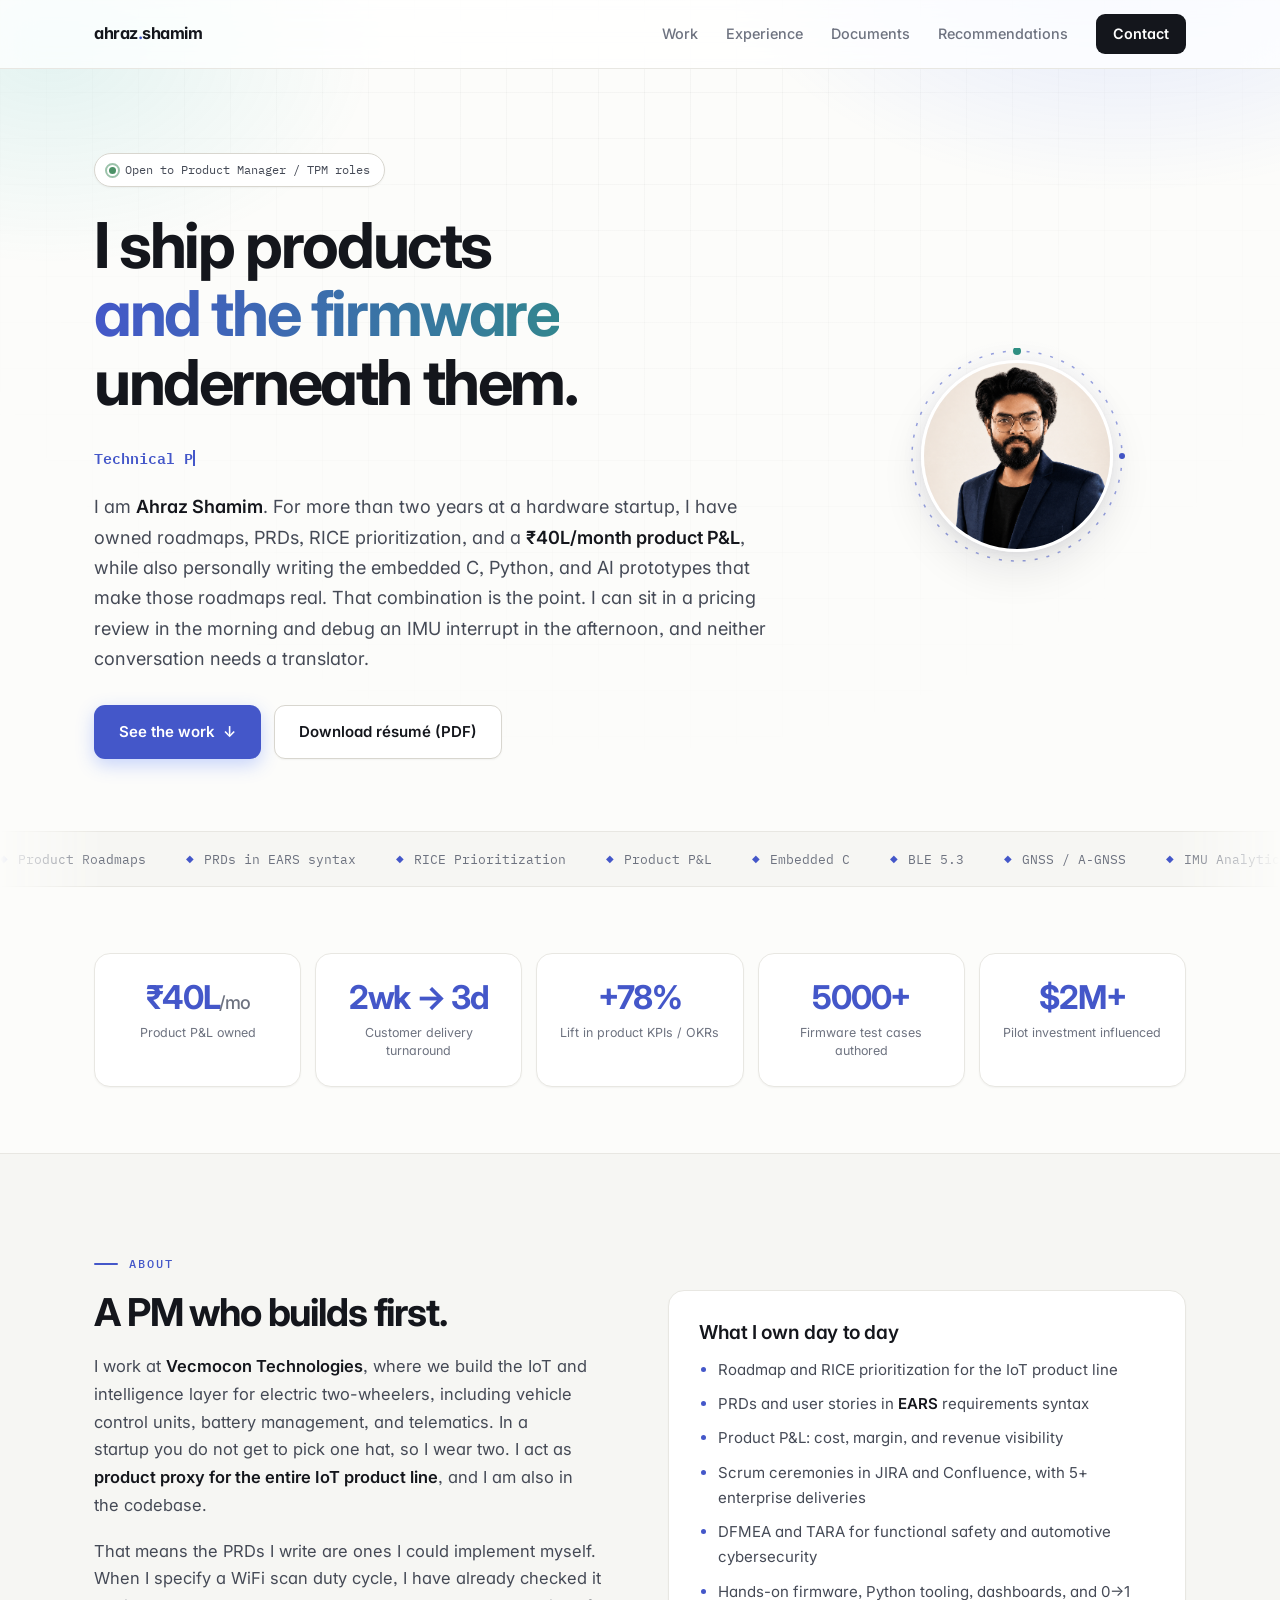
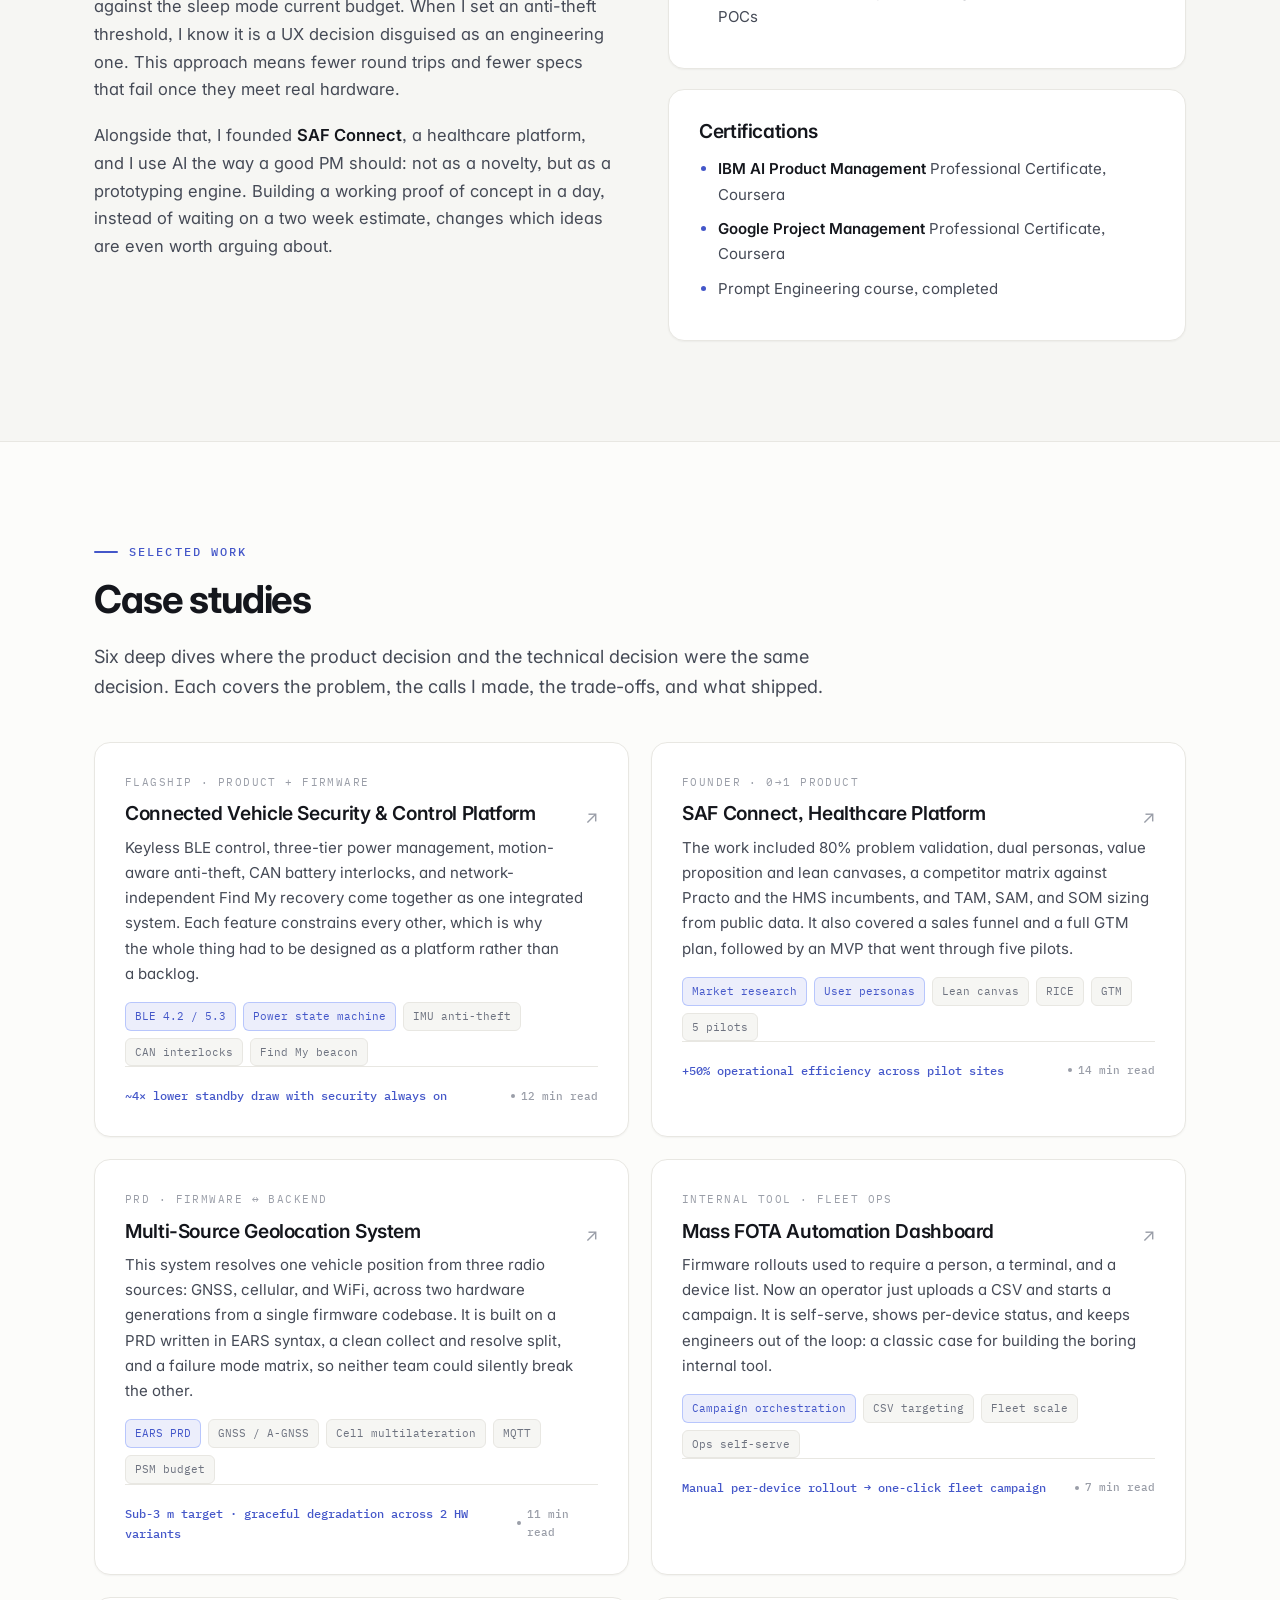
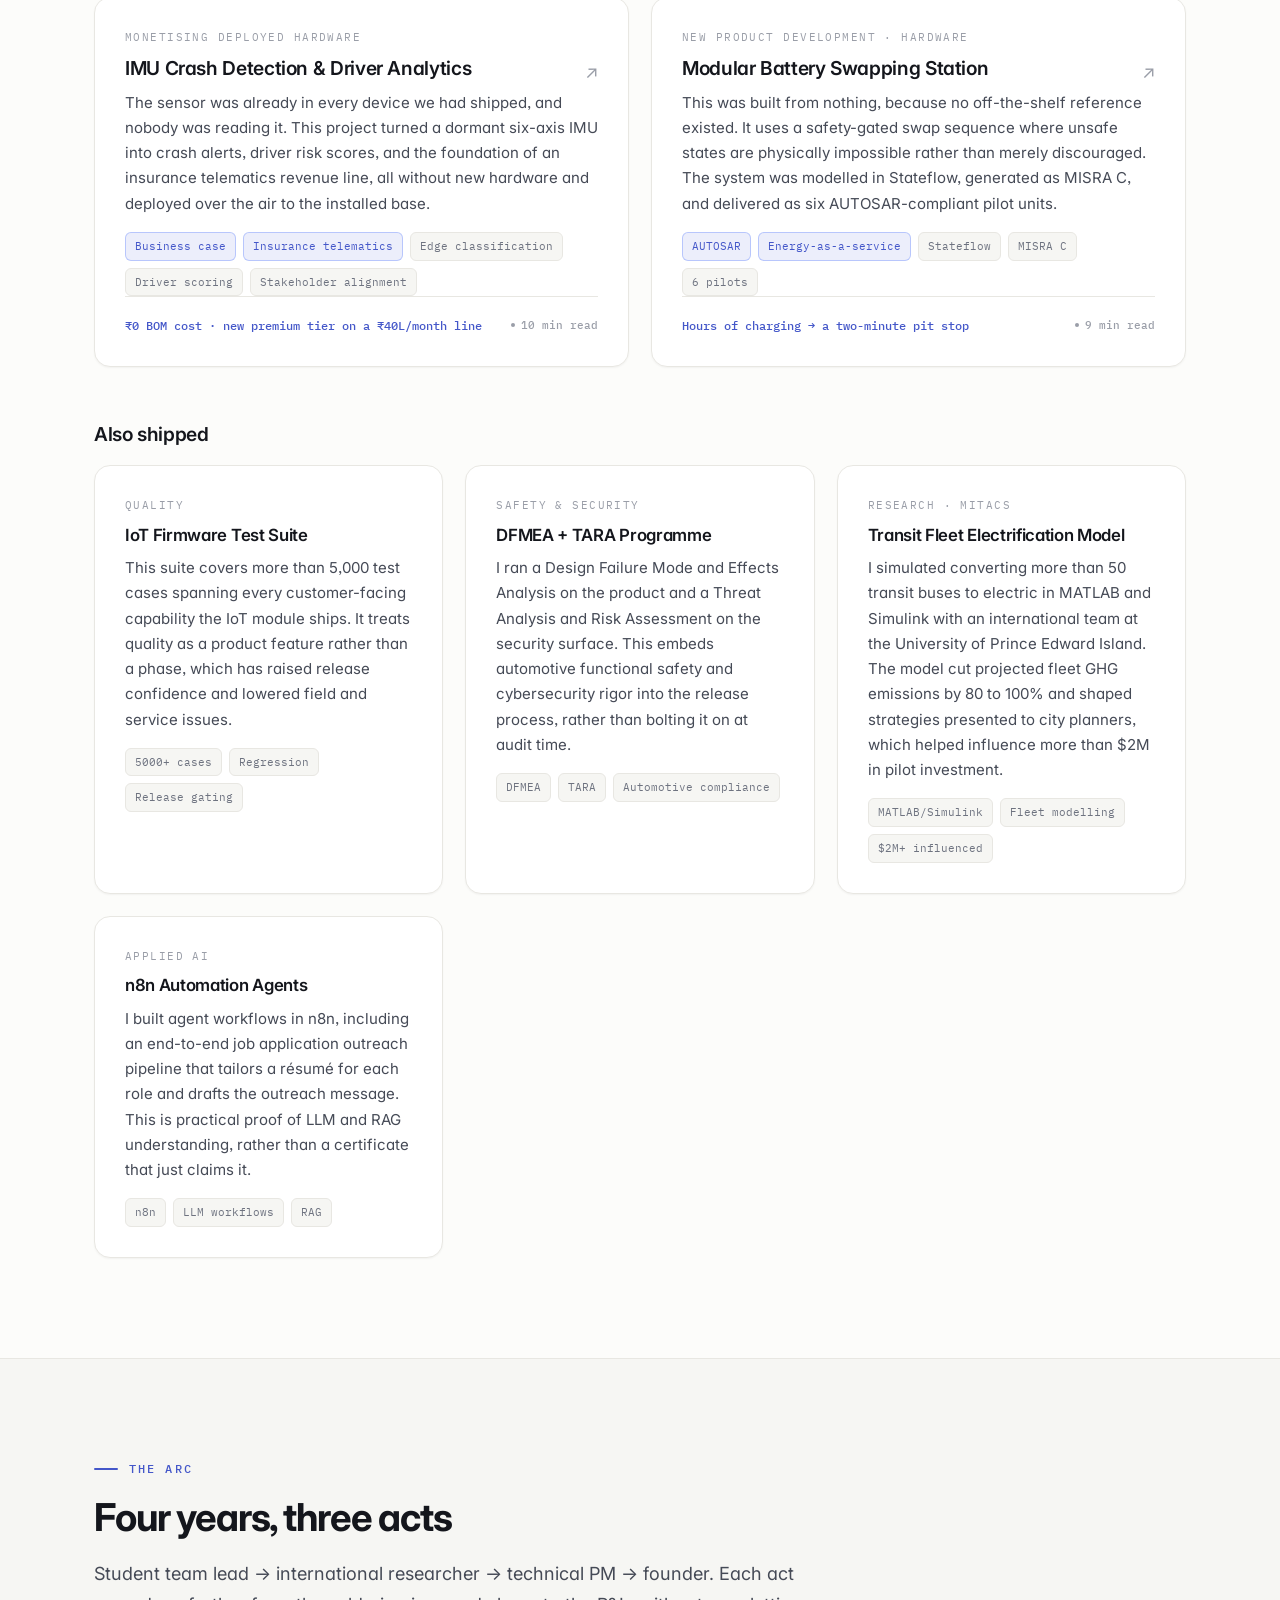
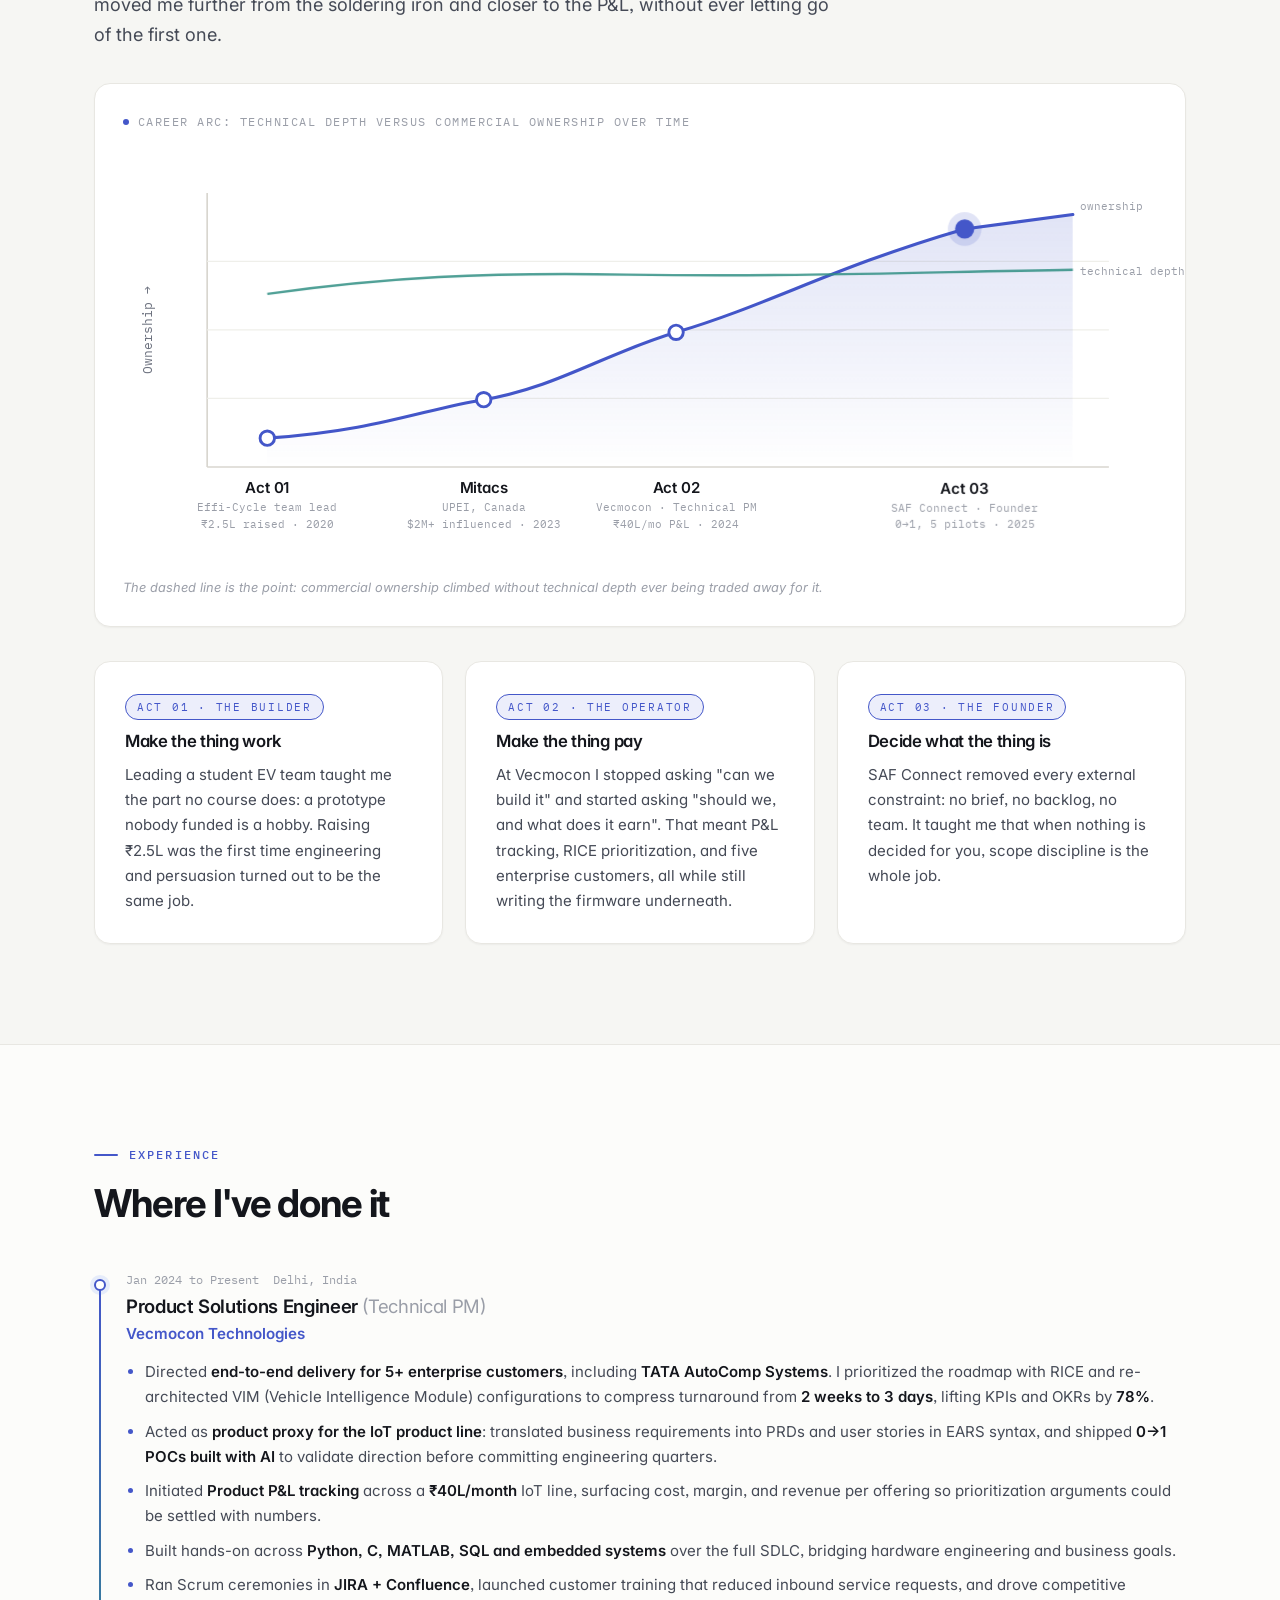
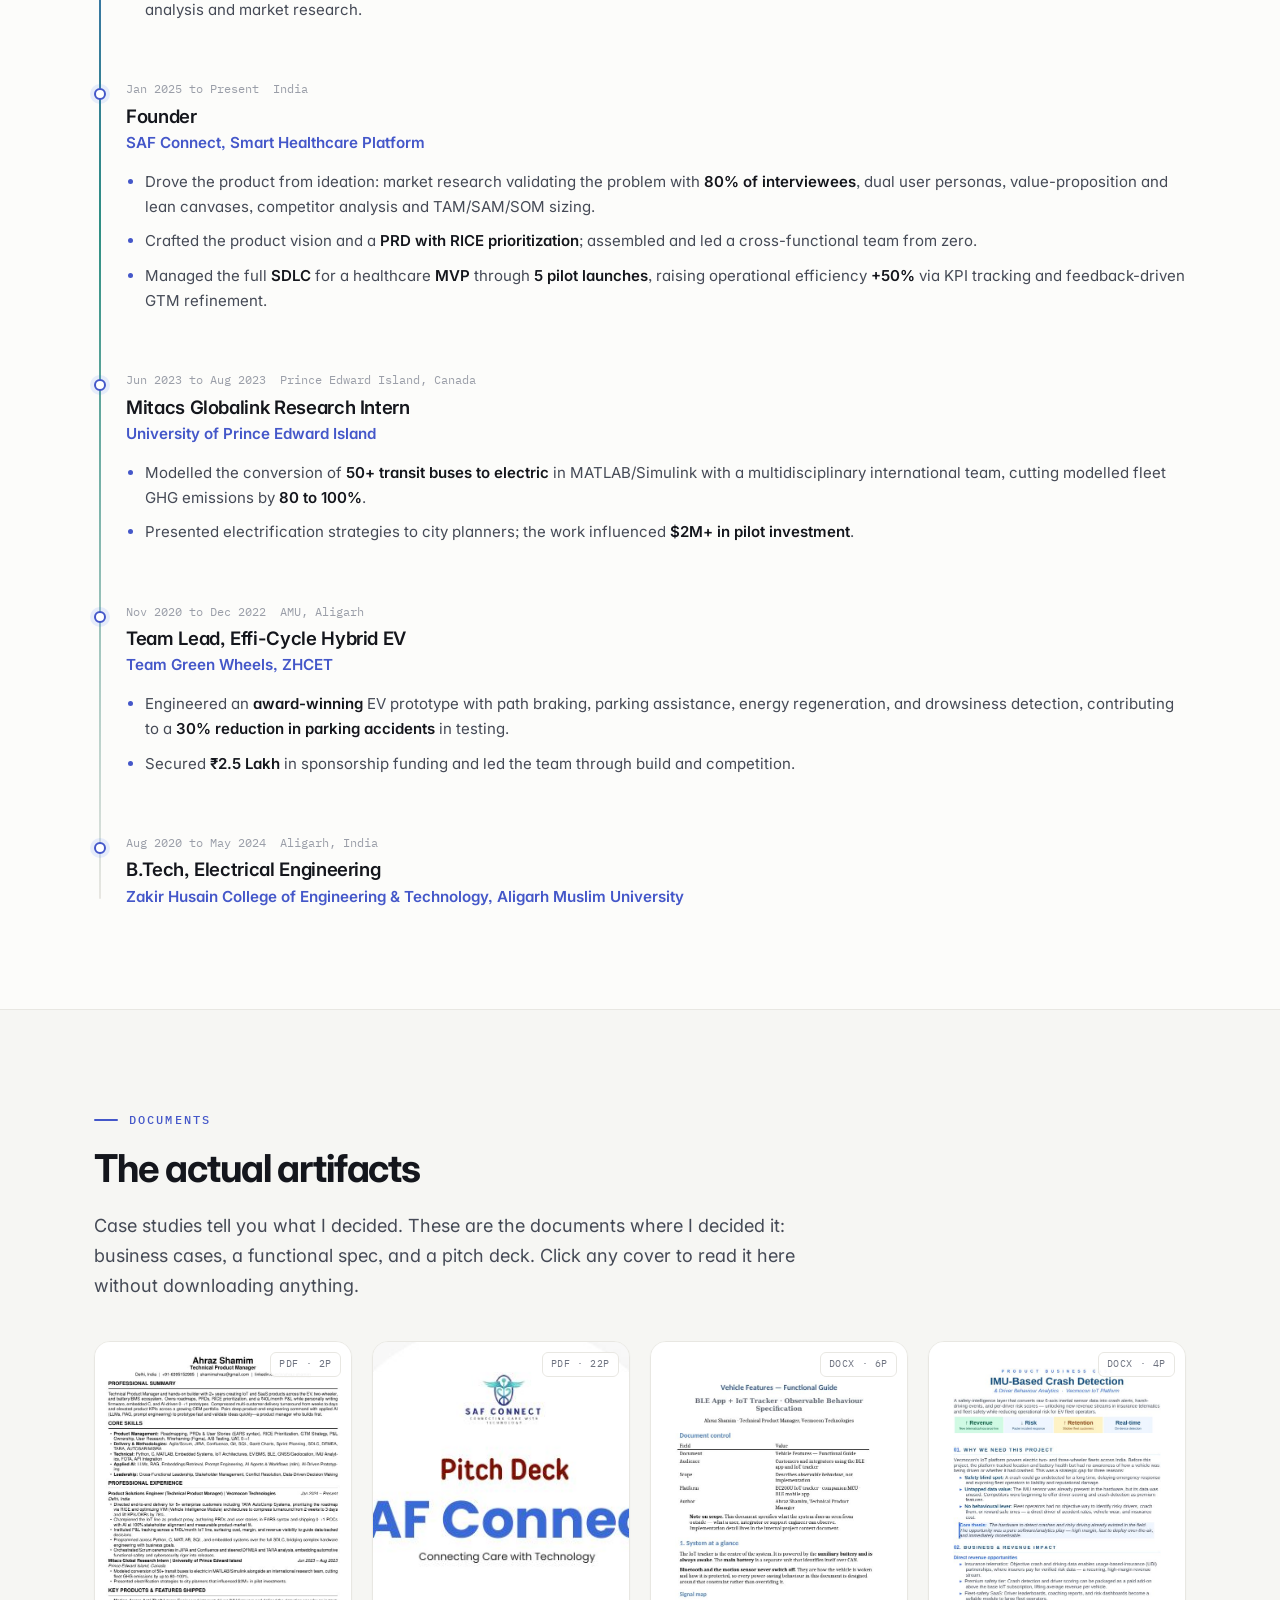
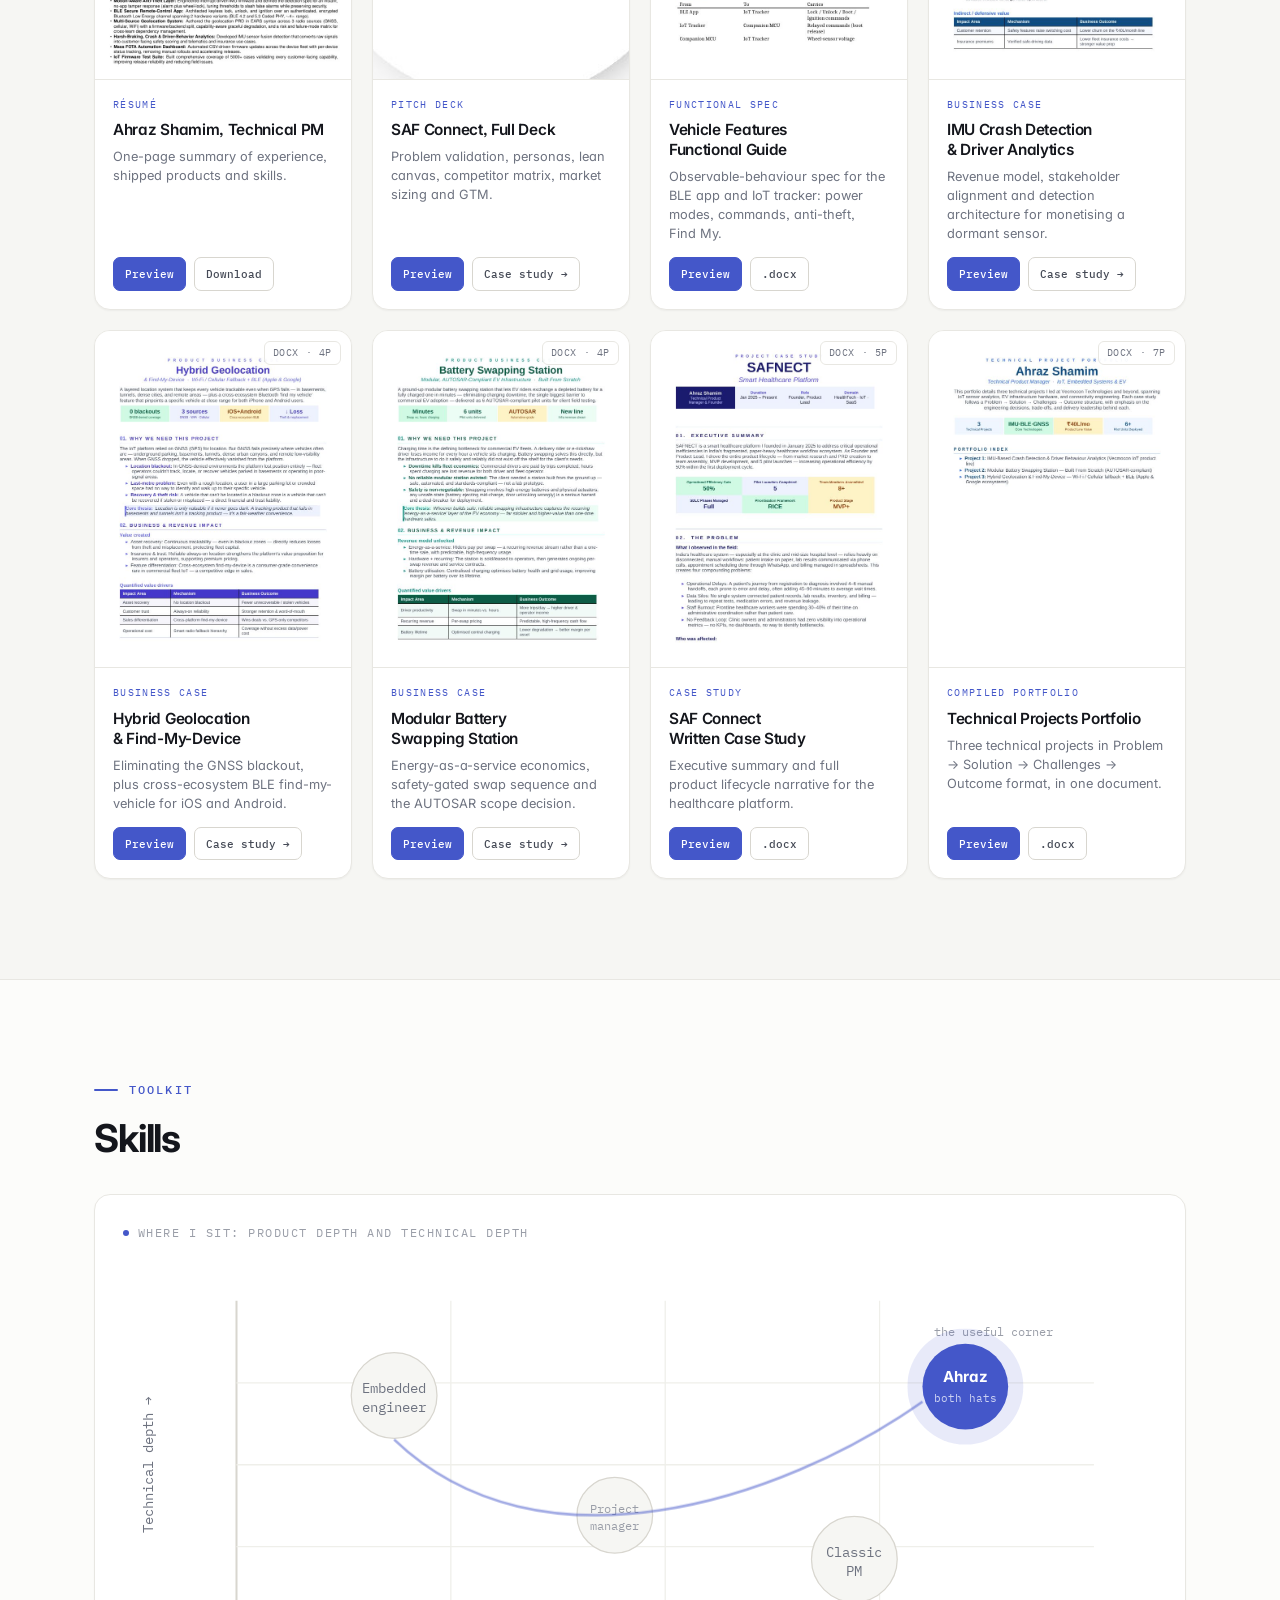
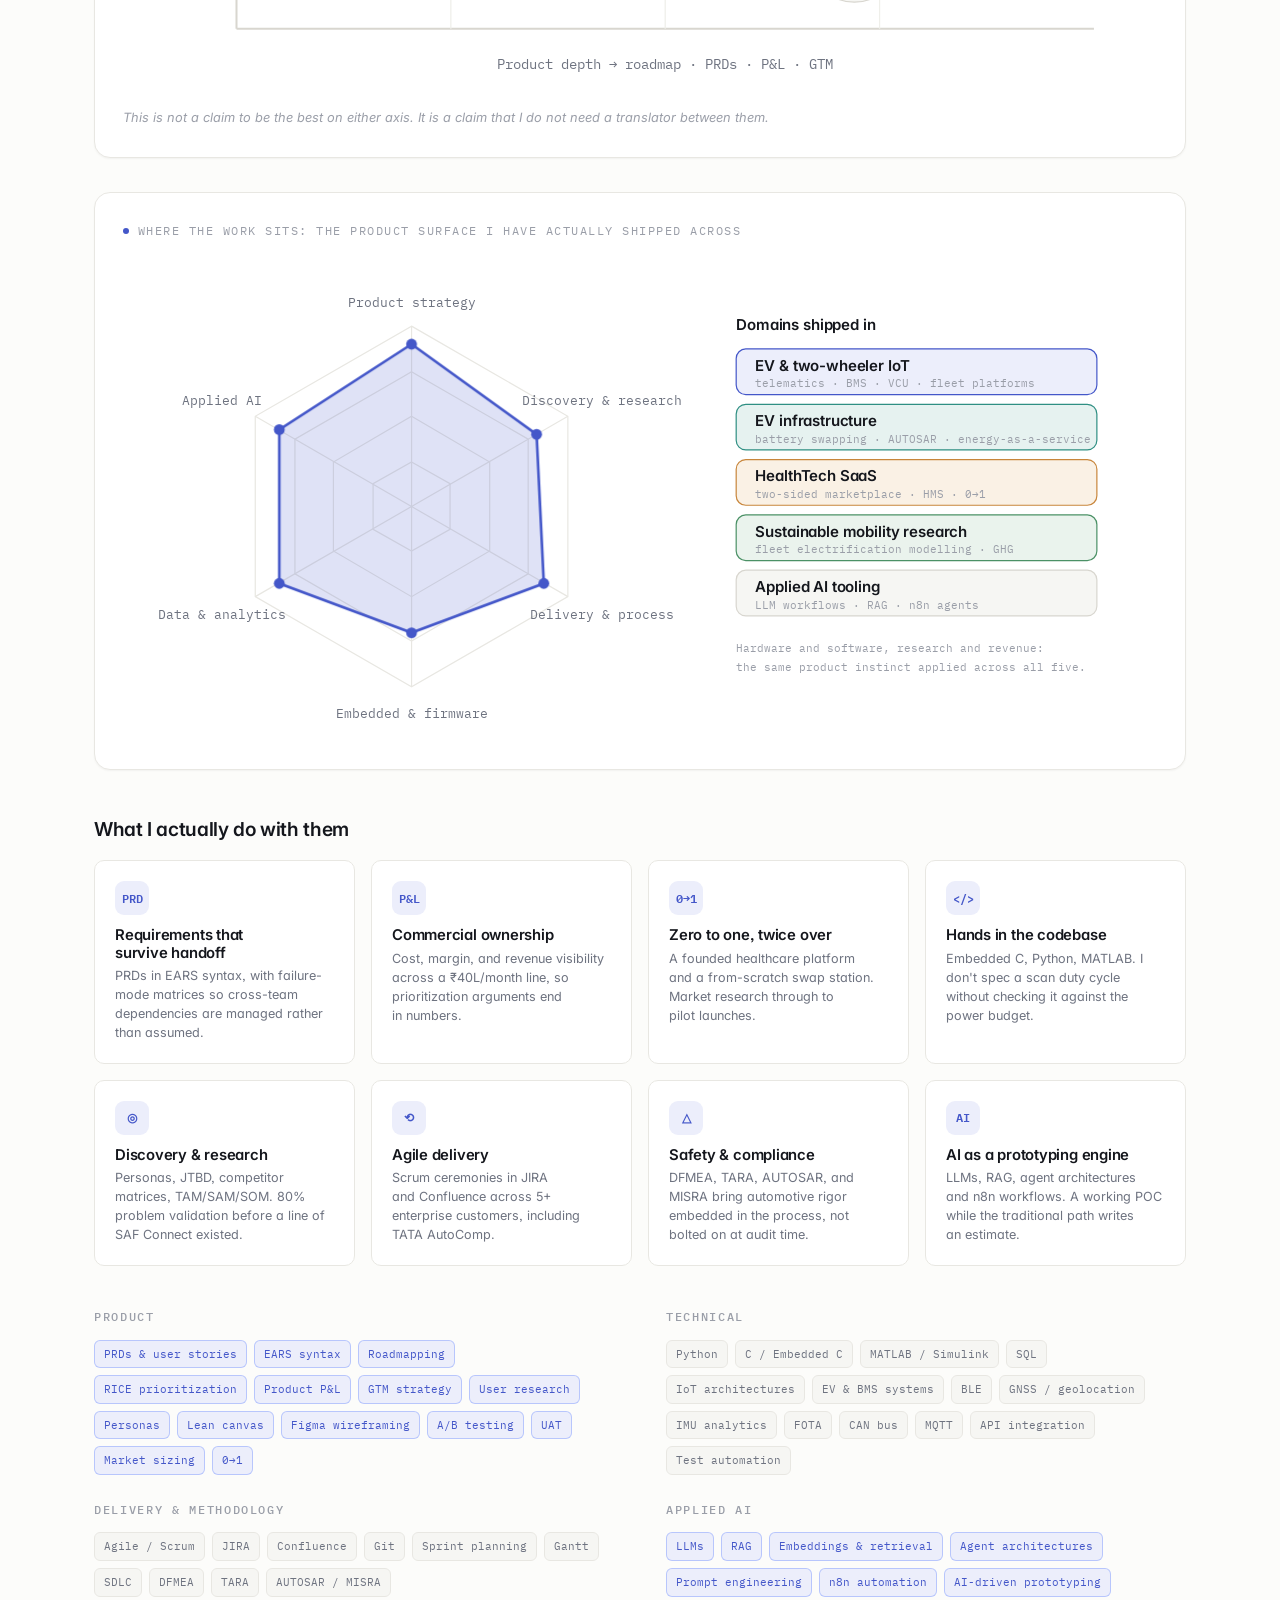
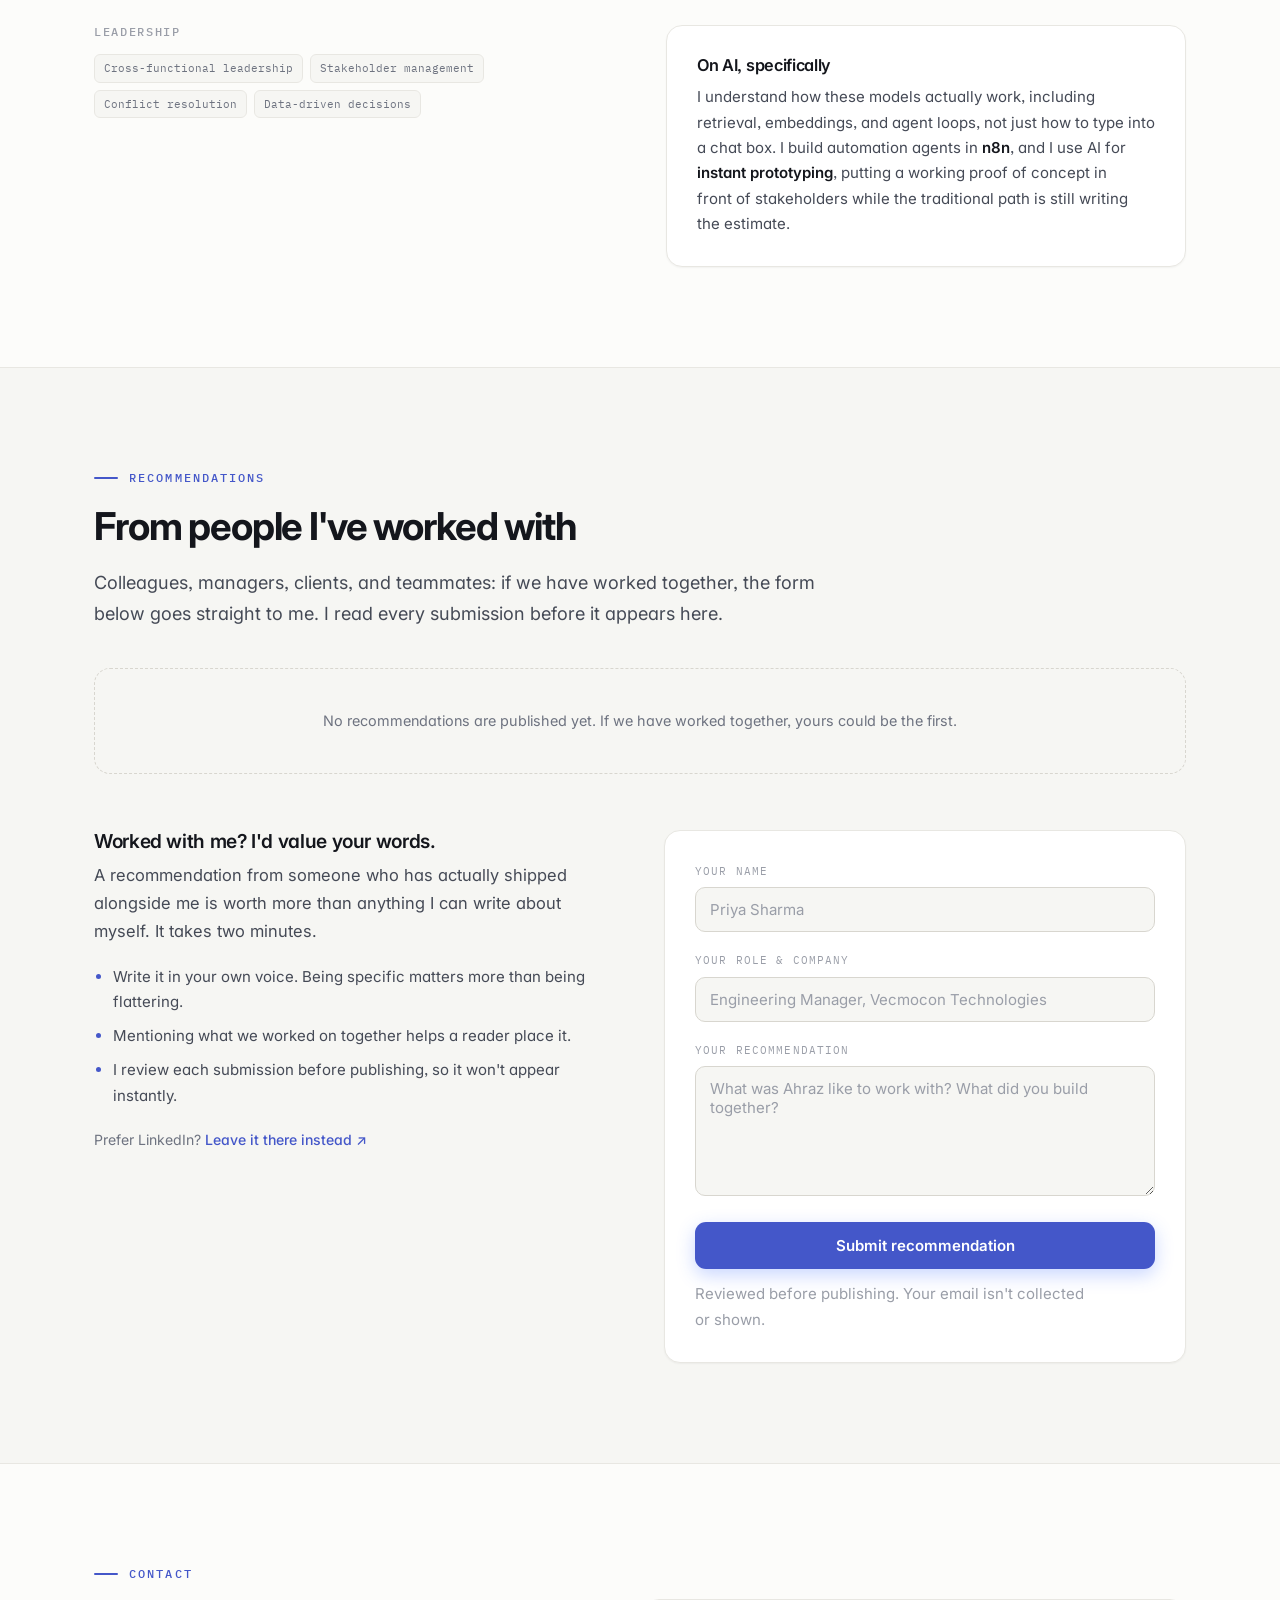
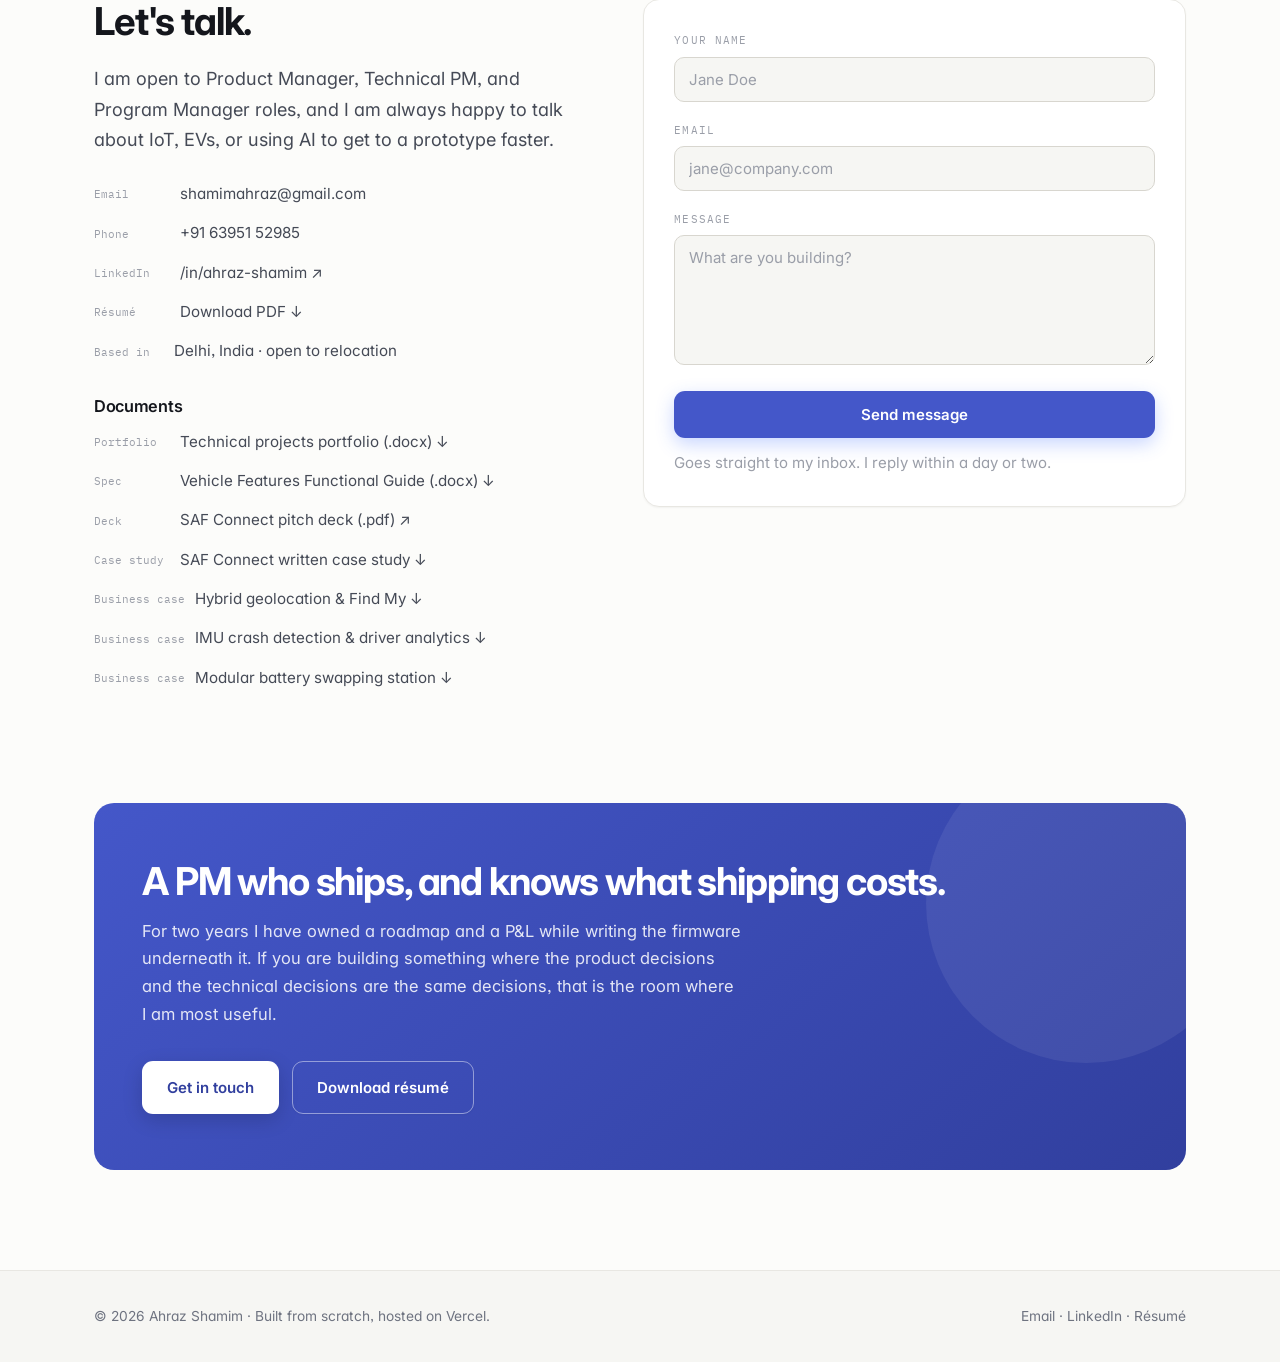
==== commit d072d09c: "fix: simplified language and remove unnecessary content" ====
--- a/index.html
+++ b/index.html
@@ -3,14 +3,14 @@
 <head>
 <meta charset="utf-8">
 <meta name="viewport" content="width=device-width, initial-scale=1">
-<title>Ahraz Shamim — Technical Product Manager</title>
-<meta name="description" content="Technical Product Manager and hands-on builder. IoT and SaaS products across EV, two-wheeler and battery/BMS ecosystems. Roadmaps, PRDs and P&amp;L — plus the firmware underneath.">
+<title>Ahraz Shamim, Technical Product Manager</title>
+<meta name="description" content="Technical Product Manager and hands-on builder. I build IoT and SaaS products across EV, two-wheeler, and battery and BMS ecosystems, and I write the roadmaps, PRDs, and P&amp;L as well as the firmware underneath them.">
 <meta name="author" content="Ahraz Shamim">
 <link rel="canonical" href="https://ahraz-shamim.vercel.app/">
 
 <meta property="og:type" content="website">
-<meta property="og:title" content="Ahraz Shamim — Technical Product Manager">
-<meta property="og:description" content="A product manager who builds first. IoT + SaaS for EVs, two-wheelers and the battery/BMS ecosystem.">
+<meta property="og:title" content="Ahraz Shamim, Technical Product Manager">
+<meta property="og:description" content="A product manager who builds first. I create IoT and SaaS products for EVs, two-wheelers, and the battery and BMS ecosystem.">
 <meta property="og:image" content="https://ahraz-shamim.vercel.app/assets/photo.png">
 <meta name="twitter:card" content="summary_large_image">
 
@@ -66,10 +66,11 @@
           <b id="typewriter" data-roles='["Technical Product Manager","IoT &amp; SaaS · EV ecosystem","PRDs, roadmaps, P&amp;L","Embedded C, Python, AI prototyping"]'></b><span class="caret"></span>
         </p>
         <p class="lede">
-          I'm <strong>Ahraz Shamim</strong>. For 2+ years at a hardware startup I've owned roadmaps, PRDs, RICE
-          prioritization and a <strong>₹40L/month product P&amp;L</strong> — while personally writing the embedded C,
-          Python and AI prototypes that make those roadmaps real. That combination is the point: I can sit in a pricing
-          review in the morning and debug an IMU interrupt in the afternoon, and neither conversation needs a translator.
+          I am <strong>Ahraz Shamim</strong>. For more than two years at a hardware startup, I have owned roadmaps,
+          PRDs, RICE prioritization, and a <strong>₹40L/month product P&amp;L</strong>, while also personally writing
+          the embedded C, Python, and AI prototypes that make those roadmaps real. That combination is the point.
+          I can sit in a pricing review in the morning and debug an IMU interrupt in the afternoon, and neither
+          conversation needs a translator.
         </p>
         <div class="btn-row">
           <a class="btn btn-primary" href="#work">See the work &nbsp;↓</a>
@@ -135,39 +136,40 @@
         <h2>A PM who builds first.</h2>
         <p>
           I work at <strong>Vecmocon Technologies</strong>, where we build the IoT and intelligence layer for electric
-          two-wheelers — vehicle control units, battery management, telematics. In a startup you don't get to pick one
-          hat, so I wear two: I act as <strong>product proxy for the entire IoT product line</strong>, and I'm also in
-          the codebase.
+          two-wheelers, including vehicle control units, battery management, and telematics. In a startup you do not
+          get to pick one hat, so I wear two. I act as <strong>product proxy for the entire IoT product line</strong>,
+          and I am also in the codebase.
         </p>
         <p>
-          That means the PRDs I write are ones I could implement myself. When I specify a WiFi scan duty cycle, I've
-          already checked it against the sleep-mode current budget. When I set an anti-theft threshold, I know it's a UX
-          decision disguised as an engineering one. Fewer round trips, fewer specs that die on contact with hardware.
+          That means the PRDs I write are ones I could implement myself. When I specify a WiFi scan duty cycle, I have
+          already checked it against the sleep mode current budget. When I set an anti-theft threshold, I know it is a
+          UX decision disguised as an engineering one. This approach means fewer round trips and fewer specs that fail
+          once they meet real hardware.
         </p>
         <p>
-          Alongside that I founded <strong>SAF Connect</strong>, a healthcare platform, and I use AI the way a good PM
-          should — not as a novelty but as a prototyping engine. A working POC in a day instead of a two-week estimate
-          changes which ideas are even worth arguing about.
+          Alongside that, I founded <strong>SAF Connect</strong>, a healthcare platform, and I use AI the way a good PM
+          should: not as a novelty, but as a prototyping engine. Building a working proof of concept in a day, instead
+          of waiting on a two week estimate, changes which ideas are even worth arguing about.
         </p>
       </div>
       <div class="reveal">
         <div class="card" style="margin-bottom:20px">
           <h3>What I own day to day</h3>
           <ul class="tl-list" style="margin-top:14px">
-            <li>Roadmap &amp; RICE prioritization for the IoT product line</li>
+            <li>Roadmap and RICE prioritization for the IoT product line</li>
             <li>PRDs and user stories in <strong>EARS</strong> requirements syntax</li>
-            <li>Product P&amp;L — cost, margin and revenue visibility</li>
-            <li>Scrum ceremonies in JIRA + Confluence; 5+ enterprise deliveries</li>
-            <li>DFMEA and TARA — functional safety &amp; automotive cybersecurity</li>
-            <li>Hands-on firmware, Python tooling, dashboards and 0→1 POCs</li>
+            <li>Product P&amp;L: cost, margin, and revenue visibility</li>
+            <li>Scrum ceremonies in JIRA and Confluence, with 5+ enterprise deliveries</li>
+            <li>DFMEA and TARA for functional safety and automotive cybersecurity</li>
+            <li>Hands-on firmware, Python tooling, dashboards, and 0→1 POCs</li>
           </ul>
         </div>
         <div class="card">
           <h3>Certifications</h3>
           <ul class="tl-list" style="margin-top:14px">
-            <li><strong>IBM AI Product Management</strong> Professional Certificate — Coursera</li>
-            <li><strong>Google Project Management</strong> Professional Certificate — Coursera</li>
-            <li>Prompt Engineering — course completed</li>
+            <li><strong>IBM AI Product Management</strong> Professional Certificate, Coursera</li>
+            <li><strong>Google Project Management</strong> Professional Certificate, Coursera</li>
+            <li>Prompt Engineering course, completed</li>
           </ul>
         </div>
       </div>
@@ -190,9 +192,9 @@
         <div class="proj-kicker">Flagship · Product + firmware</div>
         <div class="proj-head"><h3>Connected Vehicle Security &amp; Control Platform</h3><span class="arrow">↗</span></div>
         <p>
-          Keyless BLE control, three-tier power management, motion-aware anti-theft, CAN battery interlocks and
-          network-independent Find My recovery — one integrated system. Each feature constrains every other, which is
-          why they had to be designed as a platform rather than a backlog.
+          Keyless BLE control, three-tier power management, motion-aware anti-theft, CAN battery interlocks, and
+          network-independent Find My recovery come together as one integrated system. Each feature constrains every
+          other, which is why the whole thing had to be designed as a platform rather than a backlog.
         </p>
         <div class="tags">
           <span class="tag on">BLE 4.2 / 5.3</span><span class="tag on">Power state machine</span>
@@ -203,11 +205,11 @@
 
       <a class="card proj-card reveal" href="projects/safnect.html">
         <div class="proj-kicker">Founder · 0→1 product</div>
-        <div class="proj-head"><h3>SAF Connect — Healthcare Platform</h3><span class="arrow">↗</span></div>
+        <div class="proj-head"><h3>SAF Connect, Healthcare Platform</h3><span class="arrow">↗</span></div>
         <p>
-          80% problem validation, dual personas, value-proposition and lean canvases, a competitor matrix against
-          Practo and the HMS incumbents, TAM/SAM/SOM sizing from public data, a sales funnel and a full GTM — then an
-          MVP through five pilots.
+          The work included 80% problem validation, dual personas, value proposition and lean canvases, a competitor
+          matrix against Practo and the HMS incumbents, and TAM, SAM, and SOM sizing from public data. It also covered
+          a sales funnel and a full GTM plan, followed by an MVP that went through five pilots.
         </p>
         <div class="tags">
           <span class="tag on">Market research</span><span class="tag on">User personas</span>
@@ -222,9 +224,9 @@
         <div class="proj-kicker">PRD · Firmware ↔ Backend</div>
         <div class="proj-head"><h3>Multi-Source Geolocation System</h3><span class="arrow">↗</span></div>
         <p>
-          One vehicle position from three radio sources — GNSS, cellular and WiFi — resolved across two hardware
-          generations from a single firmware codebase. PRD in EARS syntax, a clean collect/resolve split, and a
-          failure-mode matrix so neither team could silently break the other.
+          This system resolves one vehicle position from three radio sources: GNSS, cellular, and WiFi, across two
+          hardware generations from a single firmware codebase. It is built on a PRD written in EARS syntax, a clean
+          collect and resolve split, and a failure mode matrix, so neither team could silently break the other.
         </p>
         <div class="tags">
           <span class="tag on">EARS PRD</span><span class="tag">GNSS / A-GNSS</span>
@@ -237,9 +239,9 @@
         <div class="proj-kicker">Internal tool · Fleet ops</div>
         <div class="proj-head"><h3>Mass FOTA Automation Dashboard</h3><span class="arrow">↗</span></div>
         <p>
-          Firmware rollouts used to be a person, a terminal and a device list. Now an operator uploads a CSV and starts
-          a campaign. Self-serve, per-device status, engineers out of the loop — the classic case for building the
-          boring internal tool.
+          Firmware rollouts used to require a person, a terminal, and a device list. Now an operator just uploads a
+          CSV and starts a campaign. It is self-serve, shows per-device status, and keeps engineers out of the loop:
+          a classic case for building the boring internal tool.
         </p>
         <div class="tags">
           <span class="tag on">Campaign orchestration</span><span class="tag">CSV targeting</span>
@@ -254,9 +256,9 @@
         <div class="proj-kicker">Monetising deployed hardware</div>
         <div class="proj-head"><h3>IMU Crash Detection &amp; Driver Analytics</h3><span class="arrow">↗</span></div>
         <p>
-          The sensor was already in every device we'd shipped and nobody was reading it. This turned a dormant 6-axis
-          IMU into crash alerts, driver risk scores and the foundation of an insurance-telematics revenue line — no new
-          hardware, deployed over the air to the installed base.
+          The sensor was already in every device we had shipped, and nobody was reading it. This project turned a
+          dormant six-axis IMU into crash alerts, driver risk scores, and the foundation of an insurance telematics
+          revenue line, all without new hardware and deployed over the air to the installed base.
         </p>
         <div class="tags">
           <span class="tag on">Business case</span><span class="tag on">Insurance telematics</span>
@@ -269,9 +271,9 @@
         <div class="proj-kicker">New product development · Hardware</div>
         <div class="proj-head"><h3>Modular Battery Swapping Station</h3><span class="arrow">↗</span></div>
         <p>
-          Built from nothing because no off-the-shelf reference existed. A safety-gated swap sequence where unsafe
-          states are physically impossible rather than merely discouraged — modelled in Stateflow, generated as MISRA C,
-          delivered as 6 AUTOSAR-compliant pilot units.
+          This was built from nothing, because no off-the-shelf reference existed. It uses a safety-gated swap
+          sequence where unsafe states are physically impossible rather than merely discouraged. The system was
+          modelled in Stateflow, generated as MISRA C, and delivered as six AUTOSAR-compliant pilot units.
         </p>
         <div class="tags">
           <span class="tag on">AUTOSAR</span><span class="tag on">Energy-as-a-service</span>
@@ -286,32 +288,34 @@
       <div class="card hoverable reveal">
         <div class="proj-kicker">Quality</div>
         <h3 style="font-size:1.05rem">IoT Firmware Test Suite</h3>
-        <p>5,000+ test cases covering every customer-facing capability the IoT module ships. Treating quality as a
-          product feature rather than a phase — release confidence up, field and service issues down.</p>
+        <p>This suite covers more than 5,000 test cases spanning every customer-facing capability the IoT module
+          ships. It treats quality as a product feature rather than a phase, which has raised release confidence and
+          lowered field and service issues.</p>
         <div class="tags"><span class="tag">5000+ cases</span><span class="tag">Regression</span><span class="tag">Release gating</span></div>
       </div>
       <div class="card hoverable reveal">
         <div class="proj-kicker">Safety &amp; security</div>
         <h3 style="font-size:1.05rem">DFMEA + TARA Programme</h3>
-        <p>Ran Design Failure Mode &amp; Effects Analysis on the product and Threat Analysis &amp; Risk Assessment on
-          the security surface — embedding automotive functional-safety and cybersecurity rigor into the release process
-          rather than bolting it on at audit time.</p>
+        <p>I ran a Design Failure Mode and Effects Analysis on the product and a Threat Analysis and Risk Assessment
+          on the security surface. This embeds automotive functional safety and cybersecurity rigor into the release
+          process, rather than bolting it on at audit time.</p>
         <div class="tags"><span class="tag">DFMEA</span><span class="tag">TARA</span><span class="tag">Automotive compliance</span></div>
       </div>
       <div class="card hoverable reveal">
         <div class="proj-kicker">Research · Mitacs</div>
         <h3 style="font-size:1.05rem">Transit Fleet Electrification Model</h3>
-        <p>Simulated converting 50+ transit buses to electric in MATLAB/Simulink with an international team at the
-          University of Prince Edward Island — cutting modelled fleet GHG emissions 80–100% and shaping strategies
-          presented to city planners that influenced $2M+ in pilot investment.</p>
+        <p>I simulated converting more than 50 transit buses to electric in MATLAB and Simulink with an international
+          team at the University of Prince Edward Island. The model cut projected fleet GHG emissions by 80 to 100%
+          and shaped strategies presented to city planners, which helped influence more than $2M in pilot
+          investment.</p>
         <div class="tags"><span class="tag">MATLAB/Simulink</span><span class="tag">Fleet modelling</span><span class="tag">$2M+ influenced</span></div>
       </div>
       <div class="card hoverable reveal">
         <div class="proj-kicker">Applied AI</div>
         <h3 style="font-size:1.05rem">n8n Automation Agents</h3>
-        <p>Built agent workflows in n8n — including an end-to-end job-application outreach pipeline that tailors a
-          résumé per role and drafts the outreach. Practical proof of the LLM/RAG understanding rather than a
-          certificate claiming it.</p>
+        <p>I built agent workflows in n8n, including an end-to-end job application outreach pipeline that tailors a
+          résumé for each role and drafts the outreach message. This is practical proof of LLM and RAG understanding,
+          rather than a certificate that just claims it.</p>
         <div class="tags"><span class="tag">n8n</span><span class="tag">LLM workflows</span><span class="tag">RAG</span></div>
       </div>
     </div>
@@ -329,7 +333,7 @@
     </p>
 
     <div class="fig reveal">
-      <div class="fig-title">Career arc — technical depth vs. commercial ownership over time</div>
+      <div class="fig-title">Career arc: technical depth versus commercial ownership over time</div>
       <svg viewBox="0 0 860 340" xmlns="http://www.w3.org/2000/svg" role="img" aria-label="Career arc from 2020 to 2026 showing technical depth staying high while commercial ownership rises from student projects to founder and P and L ownership">
         <defs>
           <linearGradient id="arcFill" x1="0" y1="0" x2="0" y2="1">
@@ -400,14 +404,15 @@
       <div class="card reveal">
         <span class="act-label">Act 02 · The Operator</span>
         <h3 style="font-size:1.05rem">Make the thing pay</h3>
-        <p>At Vecmocon I stopped asking "can we build it" and started asking "should we, and what does it earn". P&amp;L
-          tracking, RICE, five enterprise customers — while still writing the firmware underneath.</p>
+        <p>At Vecmocon I stopped asking "can we build it" and started asking "should we, and what does it earn". That
+          meant P&amp;L tracking, RICE prioritization, and five enterprise customers, all while still writing the
+          firmware underneath.</p>
       </div>
       <div class="card reveal">
         <span class="act-label">Act 03 · The Founder</span>
         <h3 style="font-size:1.05rem">Decide what the thing is</h3>
-        <p>SAF Connect removed every external constraint — no brief, no backlog, no team. It taught me that when nothing
-          is decided for you, scope discipline is the whole job.</p>
+        <p>SAF Connect removed every external constraint: no brief, no backlog, no team. It taught me that when
+          nothing is decided for you, scope discipline is the whole job.</p>
       </div>
     </div>
   </div>
@@ -421,19 +426,20 @@
     <div class="timeline" style="margin-top:44px">
 
       <div class="tl-item reveal">
-        <div class="tl-meta"><span>Jan 2024 — Present</span><span>Delhi, India</span></div>
+        <div class="tl-meta"><span>Jan 2024 to Present</span><span>Delhi, India</span></div>
         <h3>Product Solutions Engineer <span style="color:var(--text-faint);font-weight:400">(Technical PM)</span></h3>
         <div class="tl-org">Vecmocon Technologies</div>
         <ul class="tl-list">
-          <li>Directed <strong>end-to-end delivery for 5+ enterprise customers</strong> including <strong>TATA AutoComp
-            Systems</strong> — prioritized the roadmap with RICE and re-architected VIM (Vehicle Intelligence Module)
-            configurations to compress turnaround from <strong>2 weeks to 3 days</strong>, lifting KPIs/OKRs
-            <strong>78%</strong>.</li>
+          <li>Directed <strong>end-to-end delivery for 5+ enterprise customers</strong>, including <strong>TATA
+            AutoComp Systems</strong>. I prioritized the roadmap with RICE and re-architected VIM (Vehicle
+            Intelligence Module) configurations to compress turnaround from <strong>2 weeks to 3 days</strong>,
+            lifting KPIs and OKRs by <strong>78%</strong>.</li>
           <li>Acted as <strong>product proxy for the IoT product line</strong>: translated business requirements into
             PRDs and user stories in EARS syntax, and shipped <strong>0→1 POCs built with AI</strong> to validate
             direction before committing engineering quarters.</li>
-          <li>Initiated <strong>Product P&amp;L tracking</strong> across a <strong>₹40L/month</strong> IoT line —
-            surfacing cost, margin and revenue per offering so prioritization arguments could be settled with numbers.</li>
+          <li>Initiated <strong>Product P&amp;L tracking</strong> across a <strong>₹40L/month</strong> IoT line,
+            surfacing cost, margin, and revenue per offering so prioritization arguments could be settled with
+            numbers.</li>
           <li>Built hands-on across <strong>Python, C, MATLAB, SQL and embedded systems</strong> over the full SDLC,
             bridging hardware engineering and business goals.</li>
           <li>Ran Scrum ceremonies in <strong>JIRA + Confluence</strong>, launched customer training that reduced inbound
@@ -442,9 +448,9 @@
       </div>
 
       <div class="tl-item reveal">
-        <div class="tl-meta"><span>Jan 2025 — Present</span><span>India</span></div>
+        <div class="tl-meta"><span>Jan 2025 to Present</span><span>India</span></div>
         <h3>Founder</h3>
-        <div class="tl-org">SAF Connect — Smart Healthcare Platform</div>
+        <div class="tl-org">SAF Connect, Smart Healthcare Platform</div>
         <ul class="tl-list">
           <li>Drove the product from ideation: market research validating the problem with <strong>80% of
             interviewees</strong>, dual user personas, value-proposition and lean canvases, competitor analysis and
@@ -458,31 +464,31 @@
       </div>
 
       <div class="tl-item reveal">
-        <div class="tl-meta"><span>Jun 2023 — Aug 2023</span><span>Prince Edward Island, Canada</span></div>
+        <div class="tl-meta"><span>Jun 2023 to Aug 2023</span><span>Prince Edward Island, Canada</span></div>
         <h3>Mitacs Globalink Research Intern</h3>
         <div class="tl-org">University of Prince Edward Island</div>
         <ul class="tl-list">
           <li>Modelled the conversion of <strong>50+ transit buses to electric</strong> in MATLAB/Simulink with a
-            multidisciplinary international team, cutting modelled fleet GHG emissions <strong>80–100%</strong>.</li>
+            multidisciplinary international team, cutting modelled fleet GHG emissions by <strong>80 to 100%</strong>.</li>
           <li>Presented electrification strategies to city planners; the work influenced <strong>$2M+ in pilot
             investment</strong>.</li>
         </ul>
       </div>
 
       <div class="tl-item reveal">
-        <div class="tl-meta"><span>Nov 2020 — Dec 2022</span><span>AMU, Aligarh</span></div>
-        <h3>Team Lead — Effi-Cycle Hybrid EV</h3>
+        <div class="tl-meta"><span>Nov 2020 to Dec 2022</span><span>AMU, Aligarh</span></div>
+        <h3>Team Lead, Effi-Cycle Hybrid EV</h3>
         <div class="tl-org">Team Green Wheels, ZHCET</div>
         <ul class="tl-list">
           <li>Engineered an <strong>award-winning</strong> EV prototype with path braking, parking assistance, energy
-            regeneration and drowsiness detection — contributing to a <strong>30% reduction in parking accidents</strong>
-            in testing.</li>
+            regeneration, and drowsiness detection, contributing to a <strong>30% reduction in parking
+            accidents</strong> in testing.</li>
           <li>Secured <strong>₹2.5 Lakh</strong> in sponsorship funding and led the team through build and competition.</li>
         </ul>
       </div>
 
       <div class="tl-item reveal">
-        <div class="tl-meta"><span>Aug 2020 — May 2024</span><span>Aligarh, India</span></div>
+        <div class="tl-meta"><span>Aug 2020 to May 2024</span><span>Aligarh, India</span></div>
         <h3>B.Tech, Electrical Engineering</h3>
         <div class="tl-org">Zakir Husain College of Engineering &amp; Technology, Aligarh Muslim University</div>
       </div>
@@ -497,64 +503,64 @@
     <p class="eyebrow reveal">Documents</p>
     <h2 class="reveal">The actual artifacts</h2>
     <p class="lede reveal" style="margin-bottom:40px">
-      Case studies tell you what I decided. These are the documents I decided it in — business cases, a functional
-      spec, a pitch deck. Click any cover to read it here without downloading anything.
+      Case studies tell you what I decided. These are the documents where I decided it: business cases, a functional
+      spec, and a pitch deck. Click any cover to read it here without downloading anything.
     </p>
 
     <div class="doc-grid">
       <div class="doc reveal">
-        <div class="doc-thumb" data-pdf="assets/Ahraz-Shamim-Resume.pdf" data-title="Ahraz Shamim — Résumé">
+        <div class="doc-thumb" data-pdf="assets/Ahraz-Shamim-Resume.pdf" data-title="Ahraz Shamim Résumé">
           <span class="doc-badge">PDF · 2p</span>
           <img src="assets/thumbs/resume.jpg" alt="First page of Ahraz Shamim's résumé" loading="lazy">
           <span class="doc-open">Preview ⤢</span>
         </div>
         <div class="doc-body">
           <div class="doc-kind">Résumé</div>
-          <h4>Ahraz Shamim — Technical PM</h4>
+          <h4>Ahraz Shamim, Technical PM</h4>
           <p>One-page summary of experience, shipped products and skills.</p>
           <div class="doc-actions">
-            <a class="prim" href="#" data-pdf="assets/Ahraz-Shamim-Resume.pdf" data-title="Ahraz Shamim — Résumé">Preview</a>
+            <a class="prim" href="#" data-pdf="assets/Ahraz-Shamim-Resume.pdf" data-title="Ahraz Shamim Résumé">Preview</a>
             <a href="assets/Ahraz-Shamim-Resume.pdf" download>Download</a>
           </div>
         </div>
       </div>
 
       <div class="doc reveal">
-        <div class="doc-thumb" data-pdf="assets/SAF-Connect-Pitch-Deck.pdf" data-title="SAF Connect — Pitch Deck">
+        <div class="doc-thumb" data-pdf="assets/SAF-Connect-Pitch-Deck.pdf" data-title="SAF Connect Pitch Deck">
           <span class="doc-badge">PDF · 22p</span>
           <img src="assets/thumbs/safnect-deck.jpg" alt="Cover slide of the SAF Connect pitch deck" loading="lazy">
           <span class="doc-open">Preview ⤢</span>
         </div>
         <div class="doc-body">
           <div class="doc-kind">Pitch deck</div>
-          <h4>SAF Connect — Full Deck</h4>
+          <h4>SAF Connect, Full Deck</h4>
           <p>Problem validation, personas, lean canvas, competitor matrix, market sizing and GTM.</p>
           <div class="doc-actions">
-            <a class="prim" href="#" data-pdf="assets/SAF-Connect-Pitch-Deck.pdf" data-title="SAF Connect — Pitch Deck">Preview</a>
+            <a class="prim" href="#" data-pdf="assets/SAF-Connect-Pitch-Deck.pdf" data-title="SAF Connect Pitch Deck">Preview</a>
             <a href="projects/safnect.html">Case study →</a>
           </div>
         </div>
       </div>
 
       <div class="doc reveal">
-        <div class="doc-thumb" data-pdf="assets/pdf/Vehicle-Features-Functional-Guide.pdf" data-download="assets/Vehicle-Features-Functional-Guide.docx" data-title="Vehicle Features — Functional Guide">
+        <div class="doc-thumb" data-pdf="assets/pdf/Vehicle-Features-Functional-Guide.pdf" data-download="assets/Vehicle-Features-Functional-Guide.docx" data-title="Vehicle Features Functional Guide">
           <span class="doc-badge">DOCX · 6p</span>
           <img src="assets/thumbs/vehicle-spec.jpg" alt="First page of the Vehicle Features functional guide" loading="lazy">
           <span class="doc-open">Preview ⤢</span>
         </div>
         <div class="doc-body">
           <div class="doc-kind">Functional spec</div>
-          <h4>Vehicle Features — Functional Guide</h4>
+          <h4>Vehicle Features Functional Guide</h4>
           <p>Observable-behaviour spec for the BLE app and IoT tracker: power modes, commands, anti-theft, Find My.</p>
           <div class="doc-actions">
-            <a class="prim" href="#" data-pdf="assets/pdf/Vehicle-Features-Functional-Guide.pdf" data-download="assets/Vehicle-Features-Functional-Guide.docx" data-title="Vehicle Features — Functional Guide">Preview</a>
+            <a class="prim" href="#" data-pdf="assets/pdf/Vehicle-Features-Functional-Guide.pdf" data-download="assets/Vehicle-Features-Functional-Guide.docx" data-title="Vehicle Features Functional Guide">Preview</a>
             <a href="assets/Vehicle-Features-Functional-Guide.docx" download>.docx</a>
           </div>
         </div>
       </div>
 
       <div class="doc reveal">
-        <div class="doc-thumb" data-pdf="assets/pdf/IMU-Crash-Detection-Business-Case.pdf" data-download="assets/IMU-Crash-Detection-Business-Case.docx" data-title="IMU Crash Detection — Business Case">
+        <div class="doc-thumb" data-pdf="assets/pdf/IMU-Crash-Detection-Business-Case.pdf" data-download="assets/IMU-Crash-Detection-Business-Case.docx" data-title="IMU Crash Detection Business Case">
           <span class="doc-badge">DOCX · 4p</span>
           <img src="assets/thumbs/imu.jpg" alt="First page of the IMU crash detection business case" loading="lazy">
           <span class="doc-open">Preview ⤢</span>
@@ -564,14 +570,14 @@
           <h4>IMU Crash Detection &amp; Driver Analytics</h4>
           <p>Revenue model, stakeholder alignment and detection architecture for monetising a dormant sensor.</p>
           <div class="doc-actions">
-            <a class="prim" href="#" data-pdf="assets/pdf/IMU-Crash-Detection-Business-Case.pdf" data-download="assets/IMU-Crash-Detection-Business-Case.docx" data-title="IMU Crash Detection — Business Case">Preview</a>
+            <a class="prim" href="#" data-pdf="assets/pdf/IMU-Crash-Detection-Business-Case.pdf" data-download="assets/IMU-Crash-Detection-Business-Case.docx" data-title="IMU Crash Detection Business Case">Preview</a>
             <a href="projects/imu-analytics.html">Case study →</a>
           </div>
         </div>
       </div>
 
       <div class="doc reveal">
-        <div class="doc-thumb" data-pdf="assets/pdf/Hybrid-Geolocation-Business-Case.pdf" data-download="assets/Hybrid-Geolocation-Business-Case.docx" data-title="Hybrid Geolocation — Business Case">
+        <div class="doc-thumb" data-pdf="assets/pdf/Hybrid-Geolocation-Business-Case.pdf" data-download="assets/Hybrid-Geolocation-Business-Case.docx" data-title="Hybrid Geolocation Business Case">
           <span class="doc-badge">DOCX · 4p</span>
           <img src="assets/thumbs/geolocation.jpg" alt="First page of the hybrid geolocation business case" loading="lazy">
           <span class="doc-open">Preview ⤢</span>
@@ -581,14 +587,14 @@
           <h4>Hybrid Geolocation &amp; Find-My-Device</h4>
           <p>Eliminating the GNSS blackout, plus cross-ecosystem BLE find-my-vehicle for iOS and Android.</p>
           <div class="doc-actions">
-            <a class="prim" href="#" data-pdf="assets/pdf/Hybrid-Geolocation-Business-Case.pdf" data-download="assets/Hybrid-Geolocation-Business-Case.docx" data-title="Hybrid Geolocation — Business Case">Preview</a>
+            <a class="prim" href="#" data-pdf="assets/pdf/Hybrid-Geolocation-Business-Case.pdf" data-download="assets/Hybrid-Geolocation-Business-Case.docx" data-title="Hybrid Geolocation Business Case">Preview</a>
             <a href="projects/geolocation.html">Case study →</a>
           </div>
         </div>
       </div>
 
       <div class="doc reveal">
-        <div class="doc-thumb" data-pdf="assets/pdf/Battery-Swapping-Station-Business-Case.pdf" data-download="assets/Battery-Swapping-Station-Business-Case.docx" data-title="Battery Swapping Station — Business Case">
+        <div class="doc-thumb" data-pdf="assets/pdf/Battery-Swapping-Station-Business-Case.pdf" data-download="assets/Battery-Swapping-Station-Business-Case.docx" data-title="Battery Swapping Station Business Case">
           <span class="doc-badge">DOCX · 4p</span>
           <img src="assets/thumbs/battery-swap.jpg" alt="First page of the battery swapping station business case" loading="lazy">
           <span class="doc-open">Preview ⤢</span>
@@ -598,24 +604,24 @@
           <h4>Modular Battery Swapping Station</h4>
           <p>Energy-as-a-service economics, safety-gated swap sequence and the AUTOSAR scope decision.</p>
           <div class="doc-actions">
-            <a class="prim" href="#" data-pdf="assets/pdf/Battery-Swapping-Station-Business-Case.pdf" data-download="assets/Battery-Swapping-Station-Business-Case.docx" data-title="Battery Swapping Station — Business Case">Preview</a>
+            <a class="prim" href="#" data-pdf="assets/pdf/Battery-Swapping-Station-Business-Case.pdf" data-download="assets/Battery-Swapping-Station-Business-Case.docx" data-title="Battery Swapping Station Business Case">Preview</a>
             <a href="projects/battery-swapping.html">Case study →</a>
           </div>
         </div>
       </div>
 
       <div class="doc reveal">
-        <div class="doc-thumb" data-pdf="assets/pdf/SAF-Connect-Case-Study.pdf" data-download="assets/SAF-Connect-Case-Study.docx" data-title="SAF Connect — Written Case Study">
+        <div class="doc-thumb" data-pdf="assets/pdf/SAF-Connect-Case-Study.pdf" data-download="assets/SAF-Connect-Case-Study.docx" data-title="SAF Connect Written Case Study">
           <span class="doc-badge">DOCX · 5p</span>
           <img src="assets/thumbs/safnect-case.jpg" alt="First page of the SAF Connect written case study" loading="lazy">
           <span class="doc-open">Preview ⤢</span>
         </div>
         <div class="doc-body">
           <div class="doc-kind">Case study</div>
-          <h4>SAF Connect — Written Case Study</h4>
+          <h4>SAF Connect Written Case Study</h4>
           <p>Executive summary and full product lifecycle narrative for the healthcare platform.</p>
           <div class="doc-actions">
-            <a class="prim" href="#" data-pdf="assets/pdf/SAF-Connect-Case-Study.pdf" data-download="assets/SAF-Connect-Case-Study.docx" data-title="SAF Connect — Written Case Study">Preview</a>
+            <a class="prim" href="#" data-pdf="assets/pdf/SAF-Connect-Case-Study.pdf" data-download="assets/SAF-Connect-Case-Study.docx" data-title="SAF Connect Written Case Study">Preview</a>
             <a href="assets/SAF-Connect-Case-Study.docx" download>.docx</a>
           </div>
         </div>
@@ -648,7 +654,7 @@
     <h2 class="reveal">Skills</h2>
 
     <div class="fig reveal">
-      <div class="fig-title">Where I sit — product depth × technical depth</div>
+      <div class="fig-title">Where I sit: product depth and technical depth</div>
       <svg viewBox="0 0 820 340" xmlns="http://www.w3.org/2000/svg" role="img" aria-label="A chart plotting technical depth against product depth, showing classic PMs high on product, engineers high on technical, and Ahraz high on both">
         <line x1="90" y1="290" x2="770" y2="290" stroke="#d8d6cf" stroke-width="1.6"/>
         <line x1="90" y1="290" x2="90" y2="30" stroke="#d8d6cf" stroke-width="1.6"/>
@@ -688,11 +694,11 @@
         <path d="M215,140 C330,250 520,190 634,110" stroke="#4457c9" stroke-width="2" fill="none"
               stroke-dasharray="5 5" class="draw" opacity=".5"/>
       </svg>
-      <p class="fig-note">Not a claim to be the best at either axis — a claim that I don't need a translator between them.</p>
+      <p class="fig-note">This is not a claim to be the best on either axis. It is a claim that I do not need a translator between them.</p>
     </div>
 
     <div class="fig reveal">
-      <div class="fig-title">Where the work sits — the product surface I've actually shipped across</div>
+      <div class="fig-title">Where the work sits: the product surface I have actually shipped across</div>
       <svg viewBox="0 0 860 400" xmlns="http://www.w3.org/2000/svg" role="img" aria-label="Radar chart showing coverage across product strategy, discovery and research, delivery and process, embedded and firmware, data and analytics, and applied AI">
         <g transform="translate(240,205)">
           <!-- rings -->
@@ -749,7 +755,7 @@
             <text x="16" y="218" class="svg-title" font-size="11.5">Applied AI tooling</text>
             <text x="16" y="232" class="svg-label-sm">LLM workflows · RAG · n8n agents</text>
           </g>
-          <text x="0" y="268" class="svg-label-sm">Hardware and software, research and revenue —</text>
+          <text x="0" y="268" class="svg-label-sm">Hardware and software, research and revenue:</text>
           <text x="0" y="284" class="svg-label-sm">the same product instinct applied across all five.</text>
         </g>
       </svg>
@@ -765,7 +771,7 @@
       <div class="skillcard reveal">
         <div class="ic">P&amp;L</div>
         <h4>Commercial ownership</h4>
-        <p>Cost, margin and revenue visibility across a ₹40L/month line — so prioritisation arguments end in numbers.</p>
+        <p>Cost, margin, and revenue visibility across a ₹40L/month line, so prioritization arguments end in numbers.</p>
       </div>
       <div class="skillcard reveal">
         <div class="ic">0→1</div>
@@ -790,7 +796,7 @@
       <div class="skillcard reveal">
         <div class="ic">△</div>
         <h4>Safety &amp; compliance</h4>
-        <p>DFMEA, TARA, AUTOSAR and MISRA — automotive rigor embedded in the process, not bolted on at audit.</p>
+        <p>DFMEA, TARA, AUTOSAR, and MISRA bring automotive rigor embedded in the process, not bolted on at audit time.</p>
       </div>
       <div class="skillcard reveal">
         <div class="ic">AI</div>
@@ -848,10 +854,10 @@
         <div class="card" style="margin-top:24px">
           <h3 style="font-size:1.02rem">On AI, specifically</h3>
           <p>
-            I understand how these models actually work — retrieval, embeddings, agent loops — not just how to type into
-            a chat box. I build automation agents in <strong>n8n</strong>, and I use AI for <strong>instant
-            prototyping</strong>: a working POC in front of stakeholders while the traditional path is still writing the
-            estimate.
+            I understand how these models actually work, including retrieval, embeddings, and agent loops, not just
+            how to type into a chat box. I build automation agents in <strong>n8n</strong>, and I use AI for
+            <strong>instant prototyping</strong>, putting a working proof of concept in front of stakeholders while
+            the traditional path is still writing the estimate.
           </p>
         </div>
       </div>
@@ -865,8 +871,8 @@
     <p class="eyebrow reveal">Recommendations</p>
     <h2 class="reveal">From people I've worked with</h2>
     <p class="lede reveal" style="margin-bottom:40px">
-      Colleagues, managers, clients and teammates. If we've worked together, the form below goes straight to me —
-      I read every one before it appears here.
+      Colleagues, managers, clients, and teammates: if we have worked together, the form below goes straight to me.
+      I read every submission before it appears here.
     </p>
 
     <div class="rec-grid" id="rec-list">
@@ -881,7 +887,7 @@
           about myself. It takes two minutes.
         </p>
         <ul class="tl-list" style="margin-top:18px">
-          <li>Write it in your own voice — specific beats flattering every time.</li>
+          <li>Write it in your own voice. Being specific matters more than being flattering.</li>
           <li>Mentioning what we worked on together helps a reader place it.</li>
           <li>I review each submission before publishing, so it won't appear instantly.</li>
         </ul>
@@ -920,8 +926,8 @@
       <div class="reveal">
         <h2>Let's talk.</h2>
         <p class="lede">
-          I'm open to Product Manager, Technical PM and Program Manager roles — and always happy to talk about IoT, EVs,
-          or using AI to get to a prototype faster.
+          I am open to Product Manager, Technical PM, and Program Manager roles, and I am always happy to talk about
+          IoT, EVs, or using AI to get to a prototype faster.
         </p>
         <ul class="contact-list">
           <li><a href="mailto:shamimahraz@gmail.com"><span class="k">Email</span> shamimahraz@gmail.com</a></li>
@@ -934,7 +940,7 @@
         <h3 style="margin-top:34px;font-size:1.02rem">Documents</h3>
         <ul class="contact-list" style="margin-top:12px">
           <li><a href="assets/Technical-Projects-Portfolio.docx" download><span class="k">Portfolio</span> Technical projects portfolio (.docx) ↓</a></li>
-          <li><a href="assets/Vehicle-Features-Functional-Guide.docx" download><span class="k">Spec</span> Vehicle Features — Functional Guide (.docx) ↓</a></li>
+          <li><a href="assets/Vehicle-Features-Functional-Guide.docx" download><span class="k">Spec</span> Vehicle Features Functional Guide (.docx) ↓</a></li>
           <li><a href="assets/SAF-Connect-Pitch-Deck.pdf" target="_blank" rel="noopener"><span class="k">Deck</span> SAF Connect pitch deck (.pdf) ↗</a></li>
           <li><a href="assets/SAF-Connect-Case-Study.docx" download><span class="k">Case study</span> SAF Connect written case study ↓</a></li>
           <li><a href="assets/Hybrid-Geolocation-Business-Case.docx" download><span class="k">Business case</span> Hybrid geolocation &amp; Find My ↓</a></li>
@@ -973,9 +979,9 @@
     <div class="cta-band reveal">
       <h2>A PM who ships, and knows what shipping costs.</h2>
       <p>
-        Two years of owning a roadmap and a P&amp;L while writing the firmware underneath it. If you're building
-        something where the product decisions and the technical decisions are the same decisions — that's the room I'm
-        most useful in.
+        For two years I have owned a roadmap and a P&amp;L while writing the firmware underneath it. If you are
+        building something where the product decisions and the technical decisions are the same decisions, that is
+        the room where I am most useful.
       </p>
       <div class="btn-row">
         <a class="btn btn-primary" href="#contact">Get in touch</a>
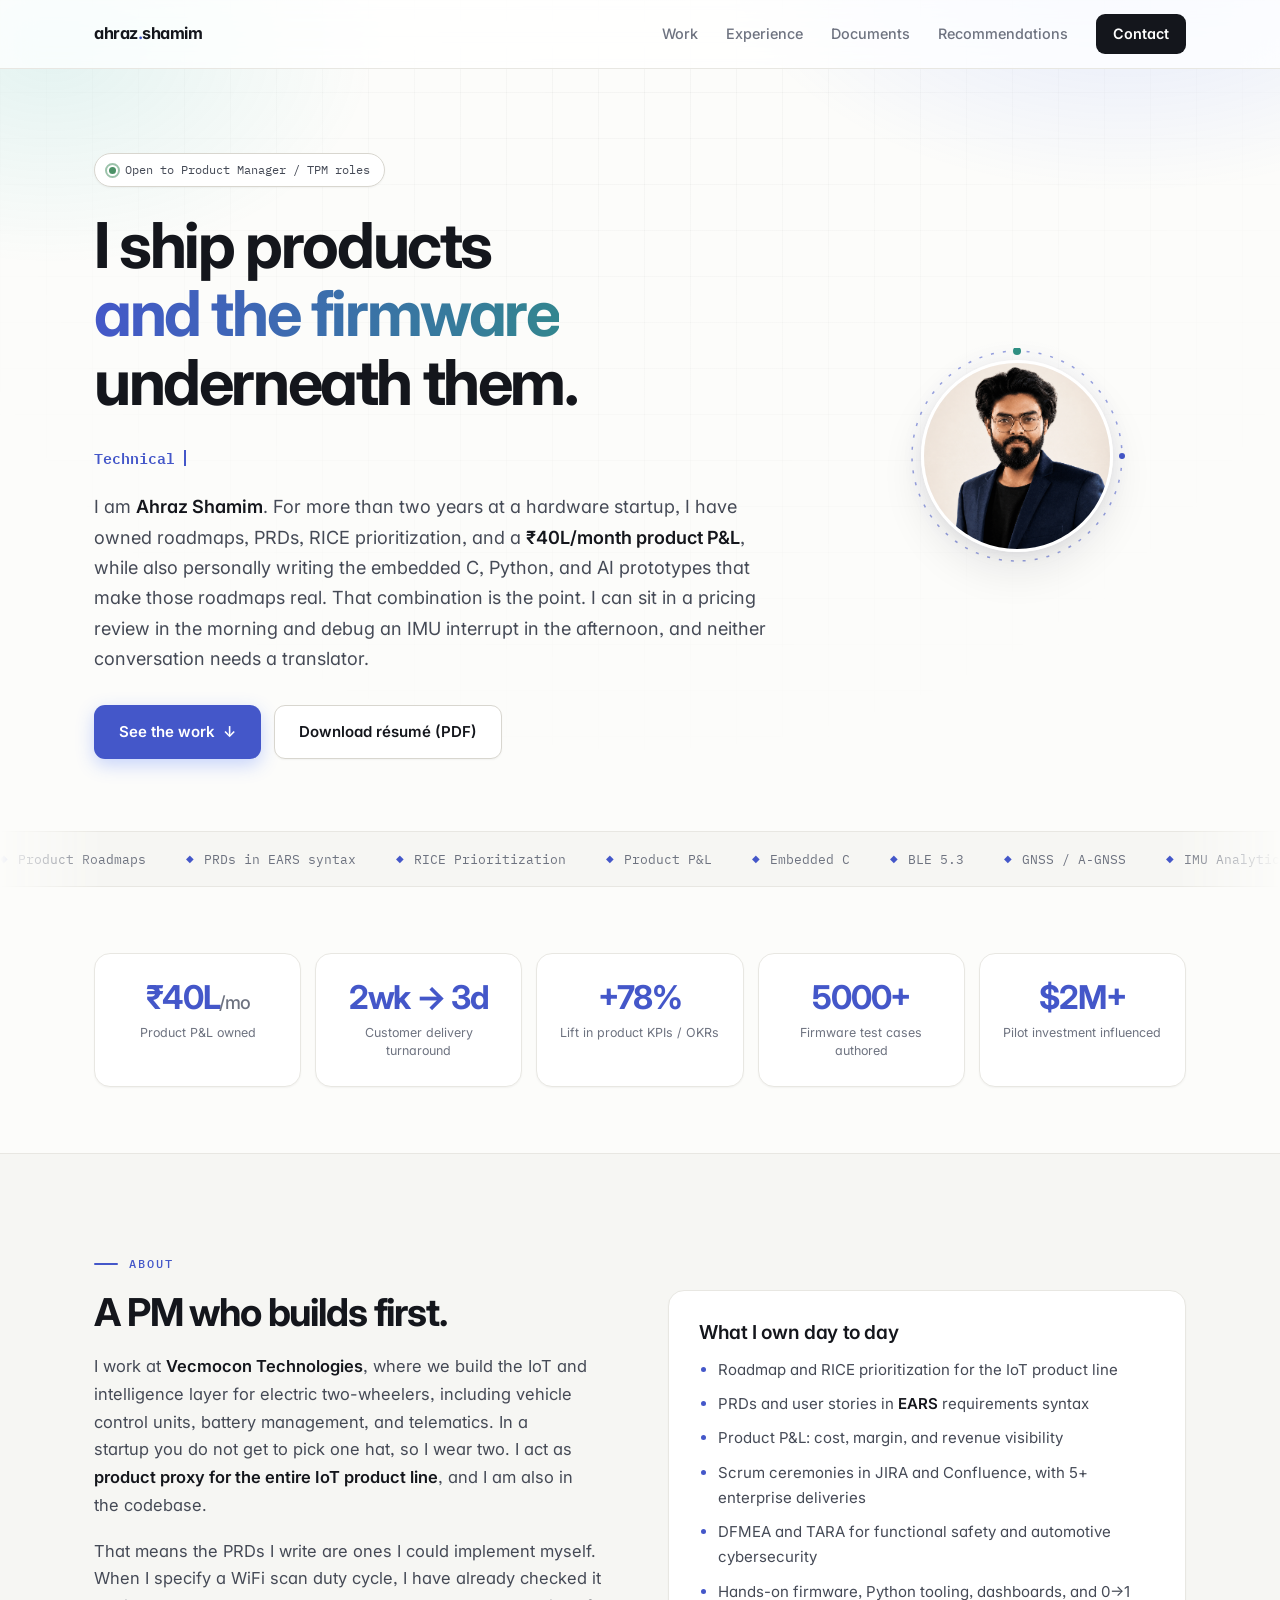
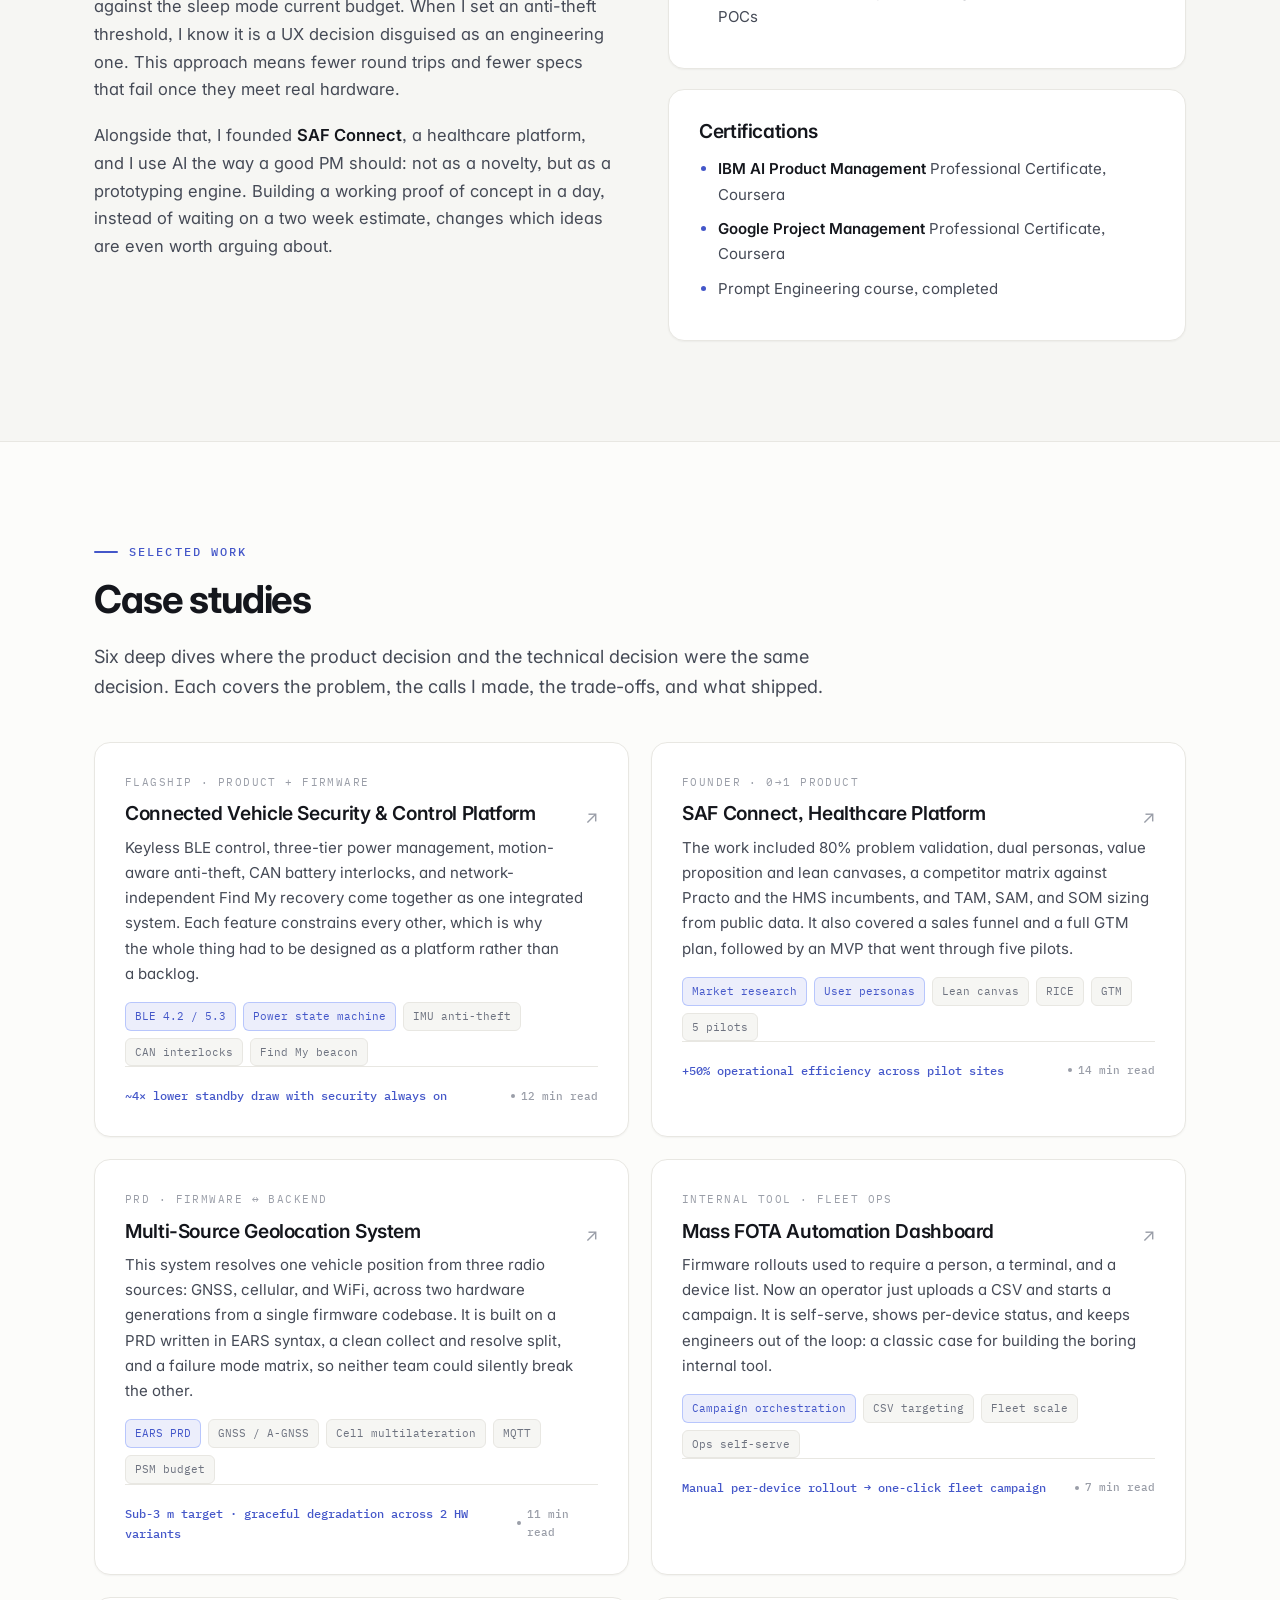
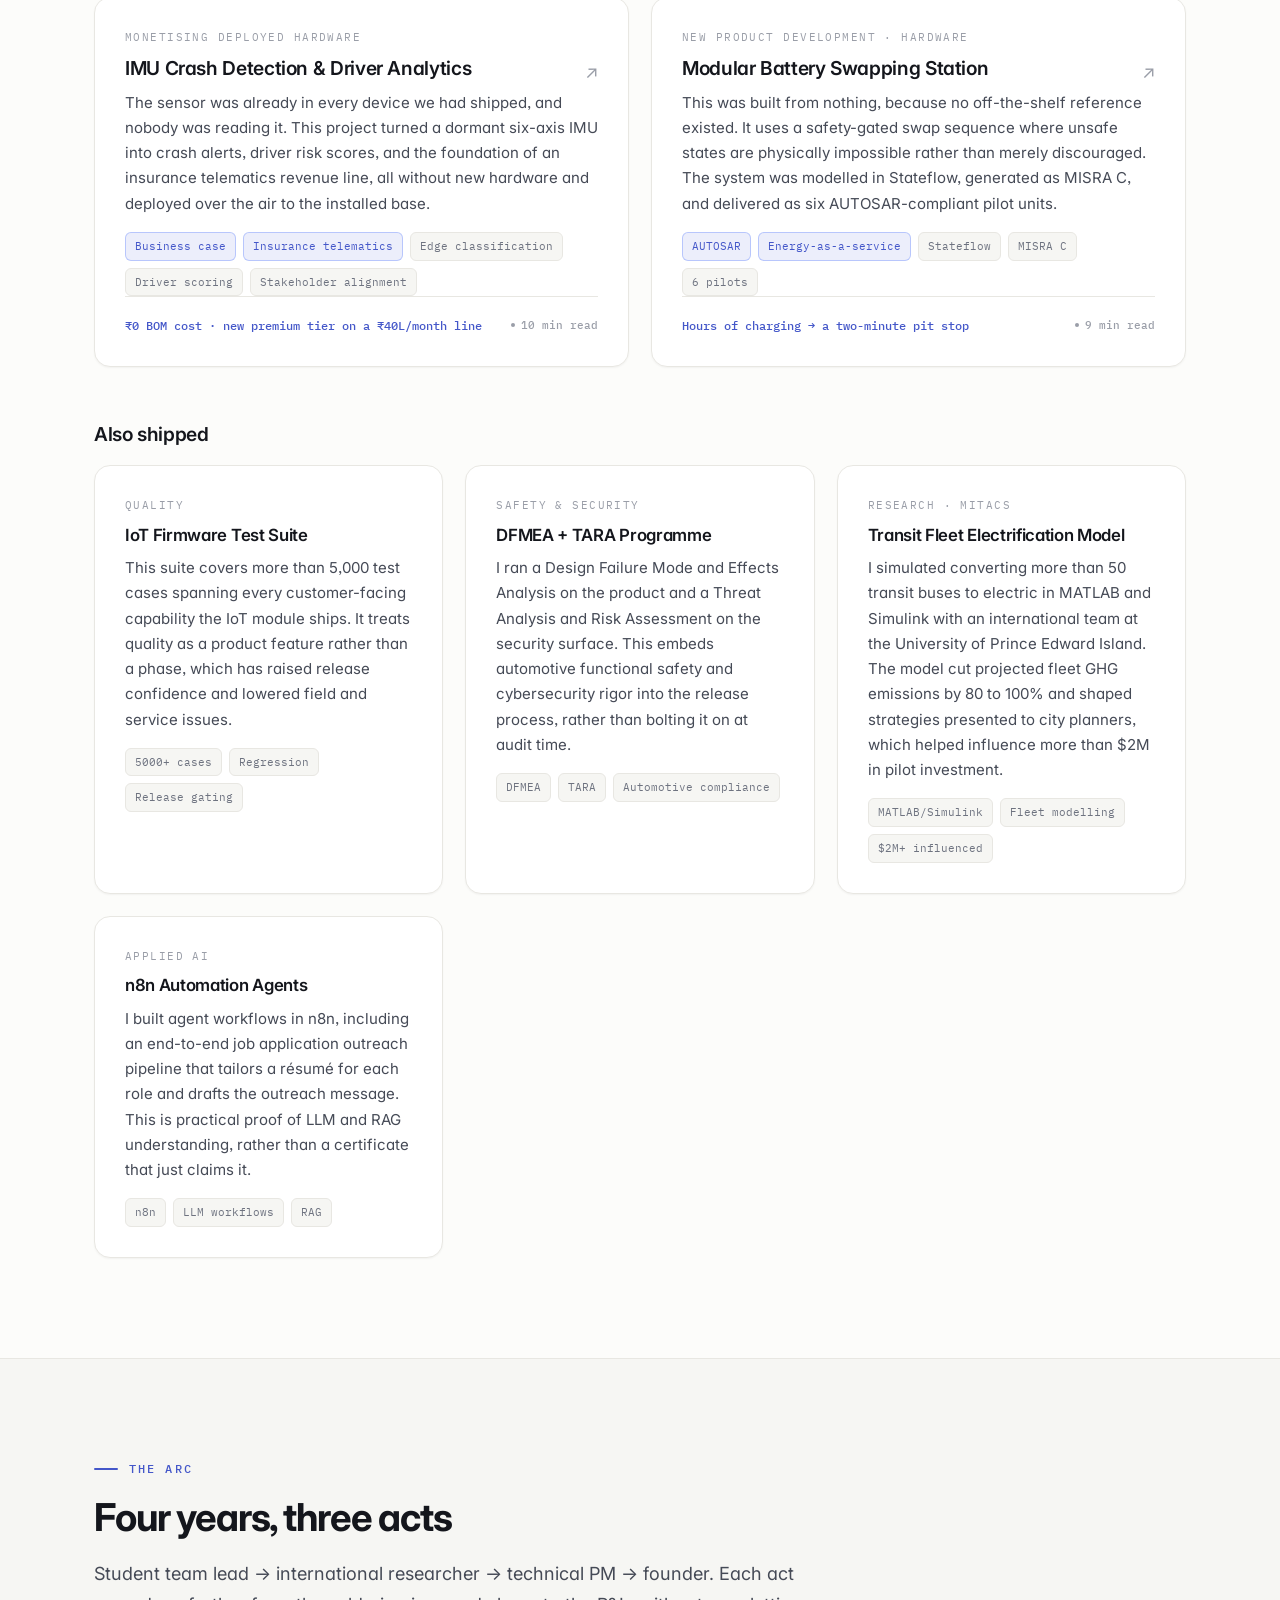
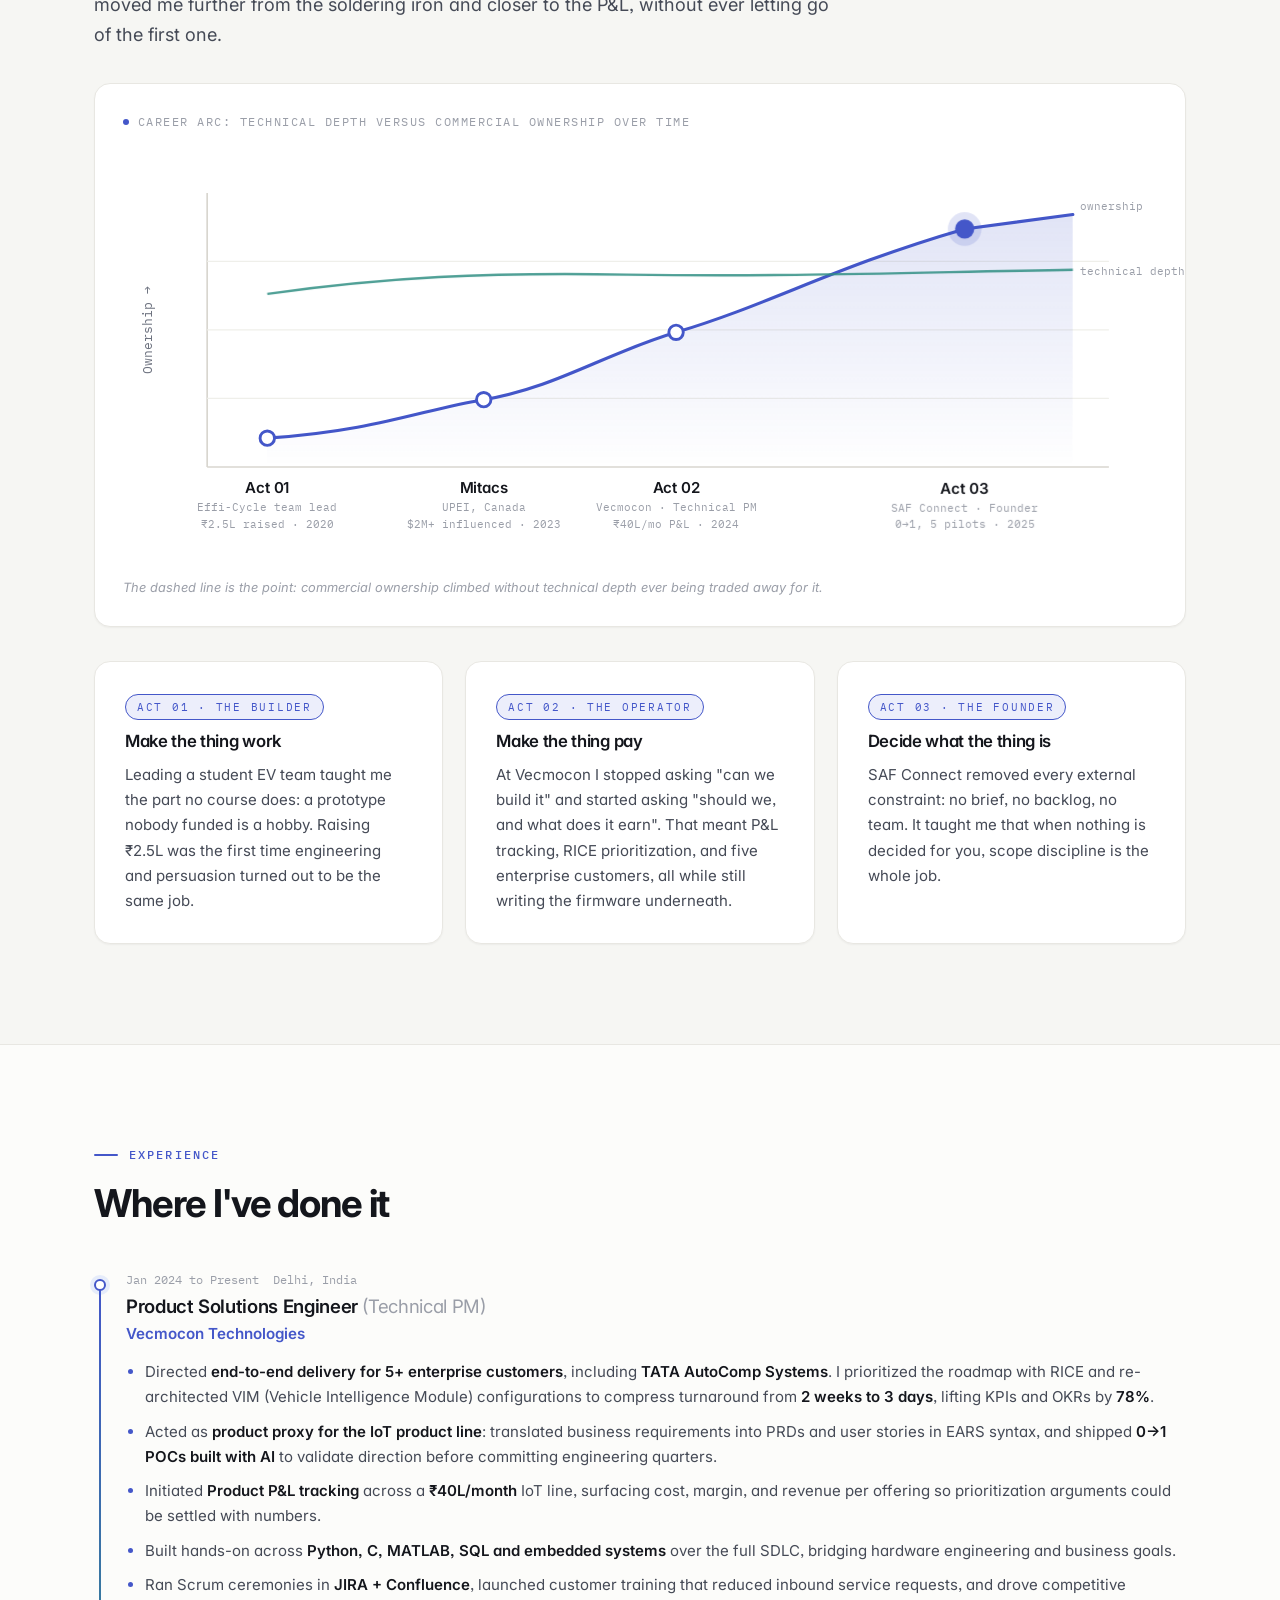
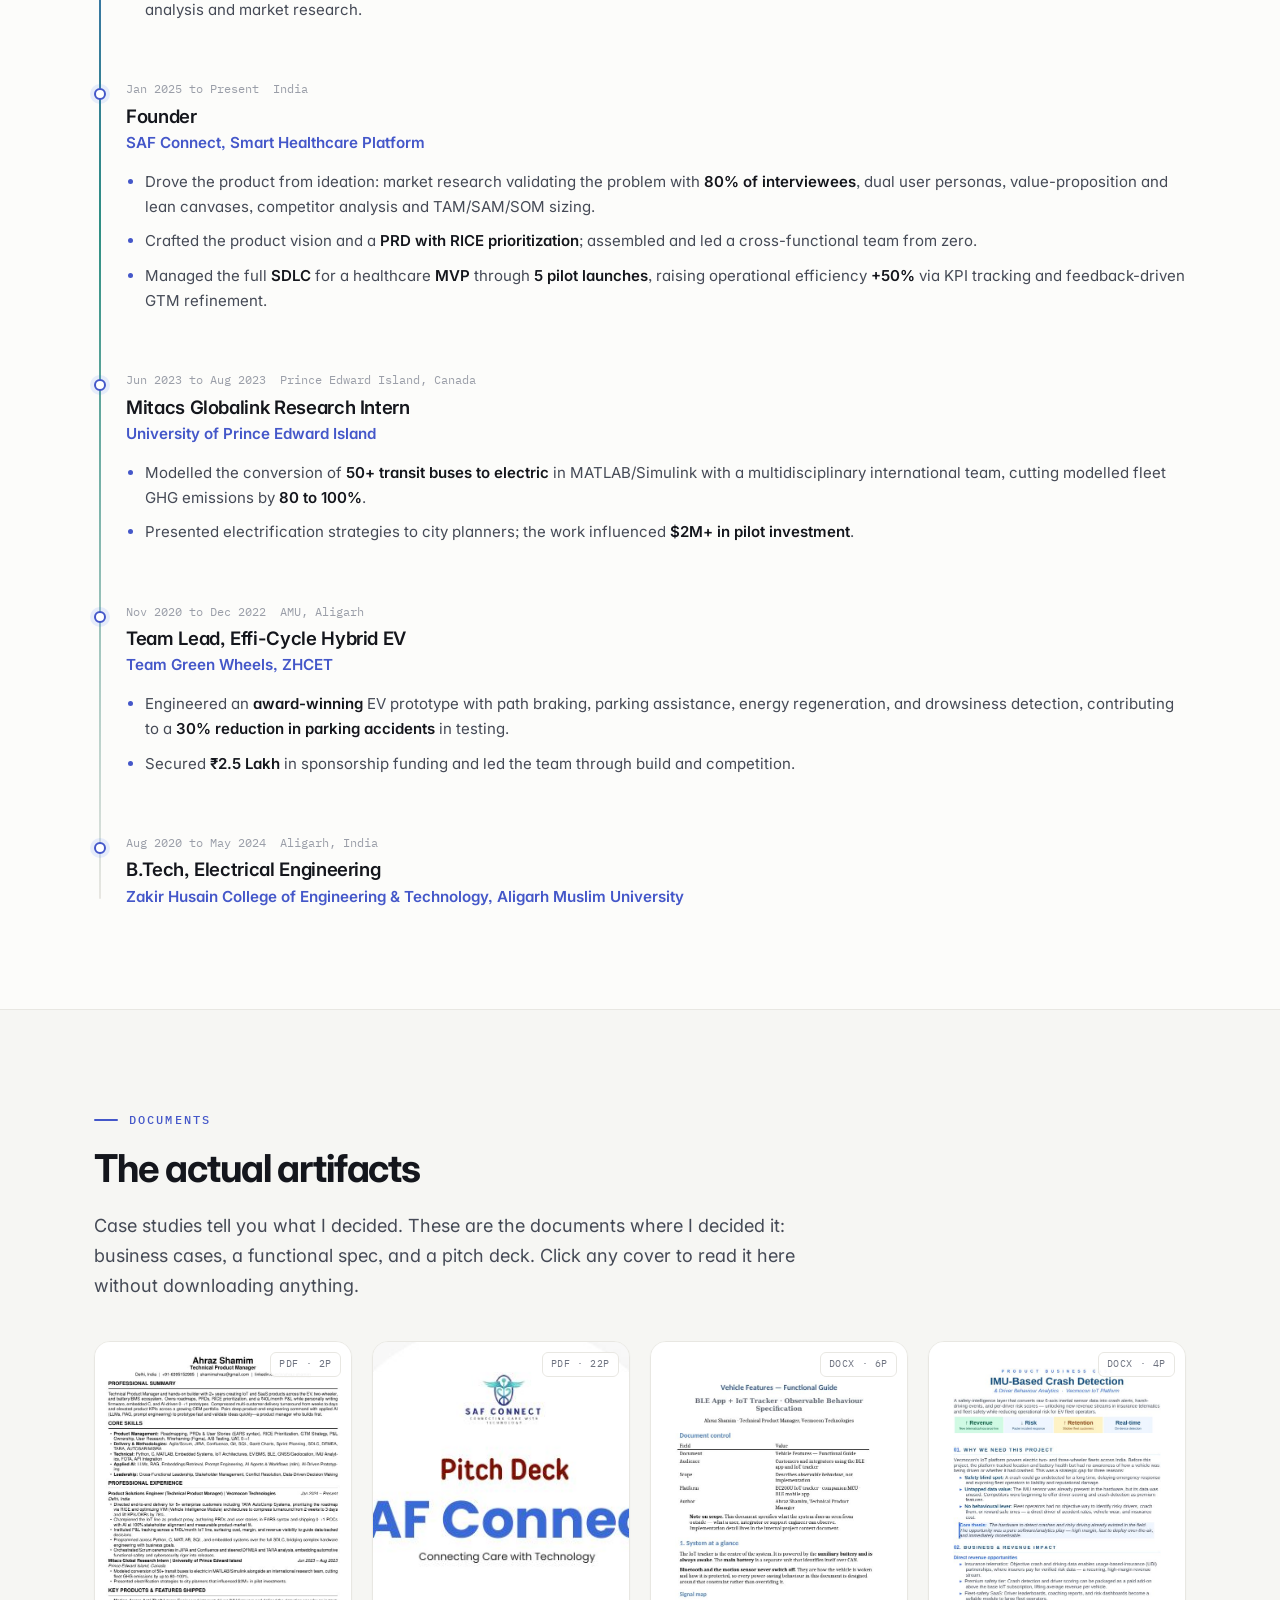
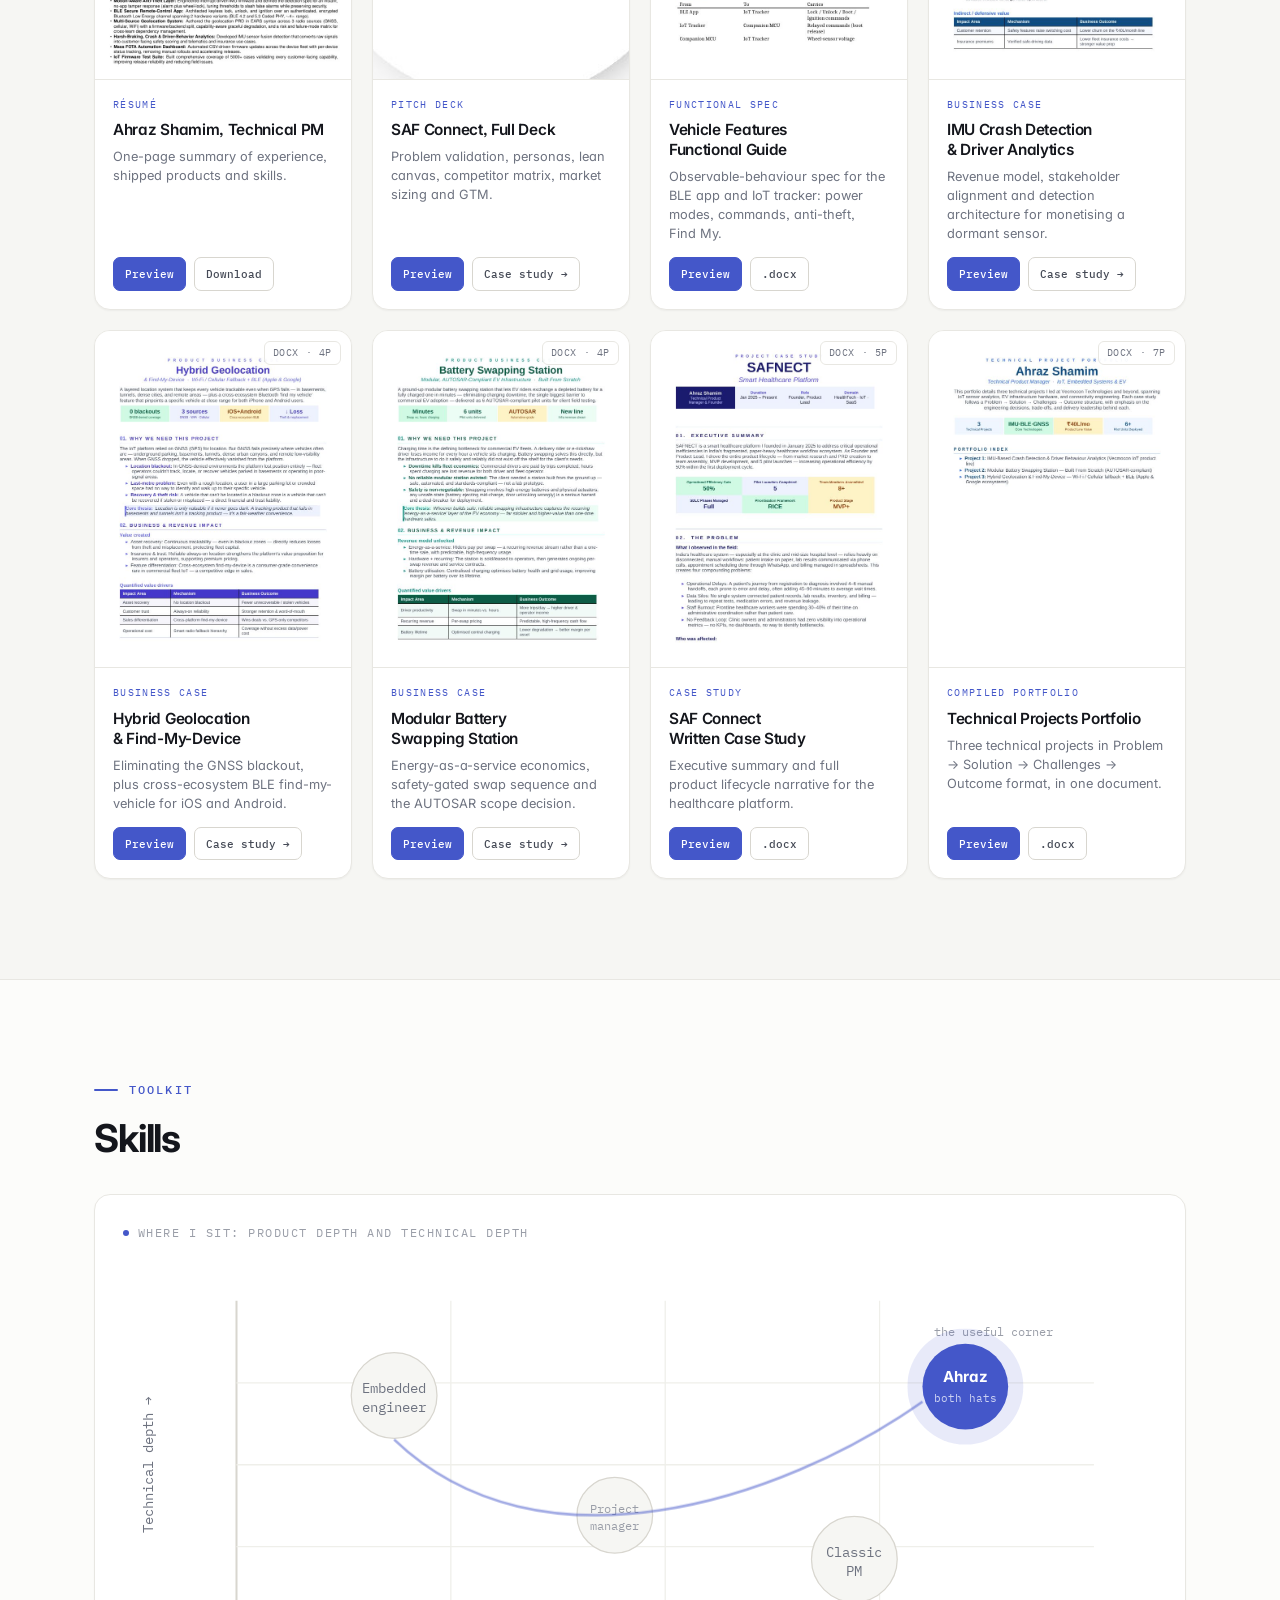
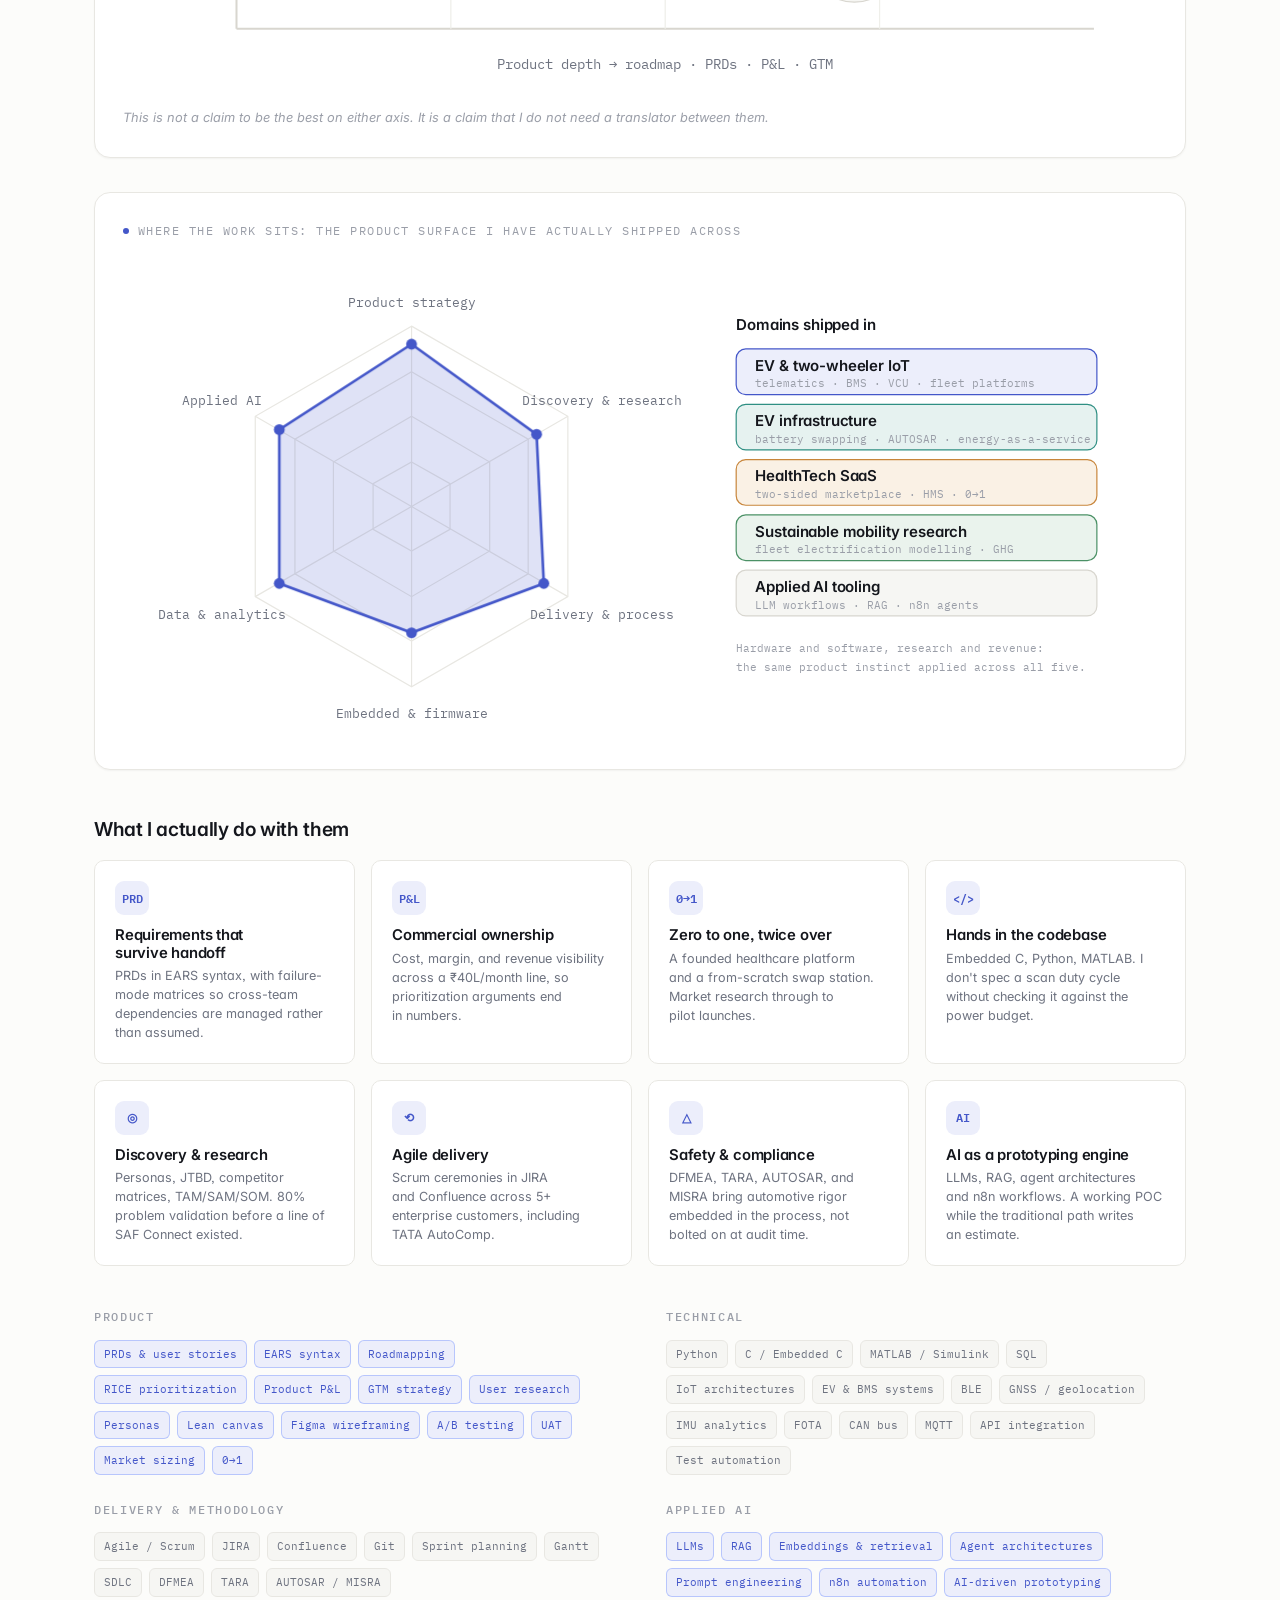
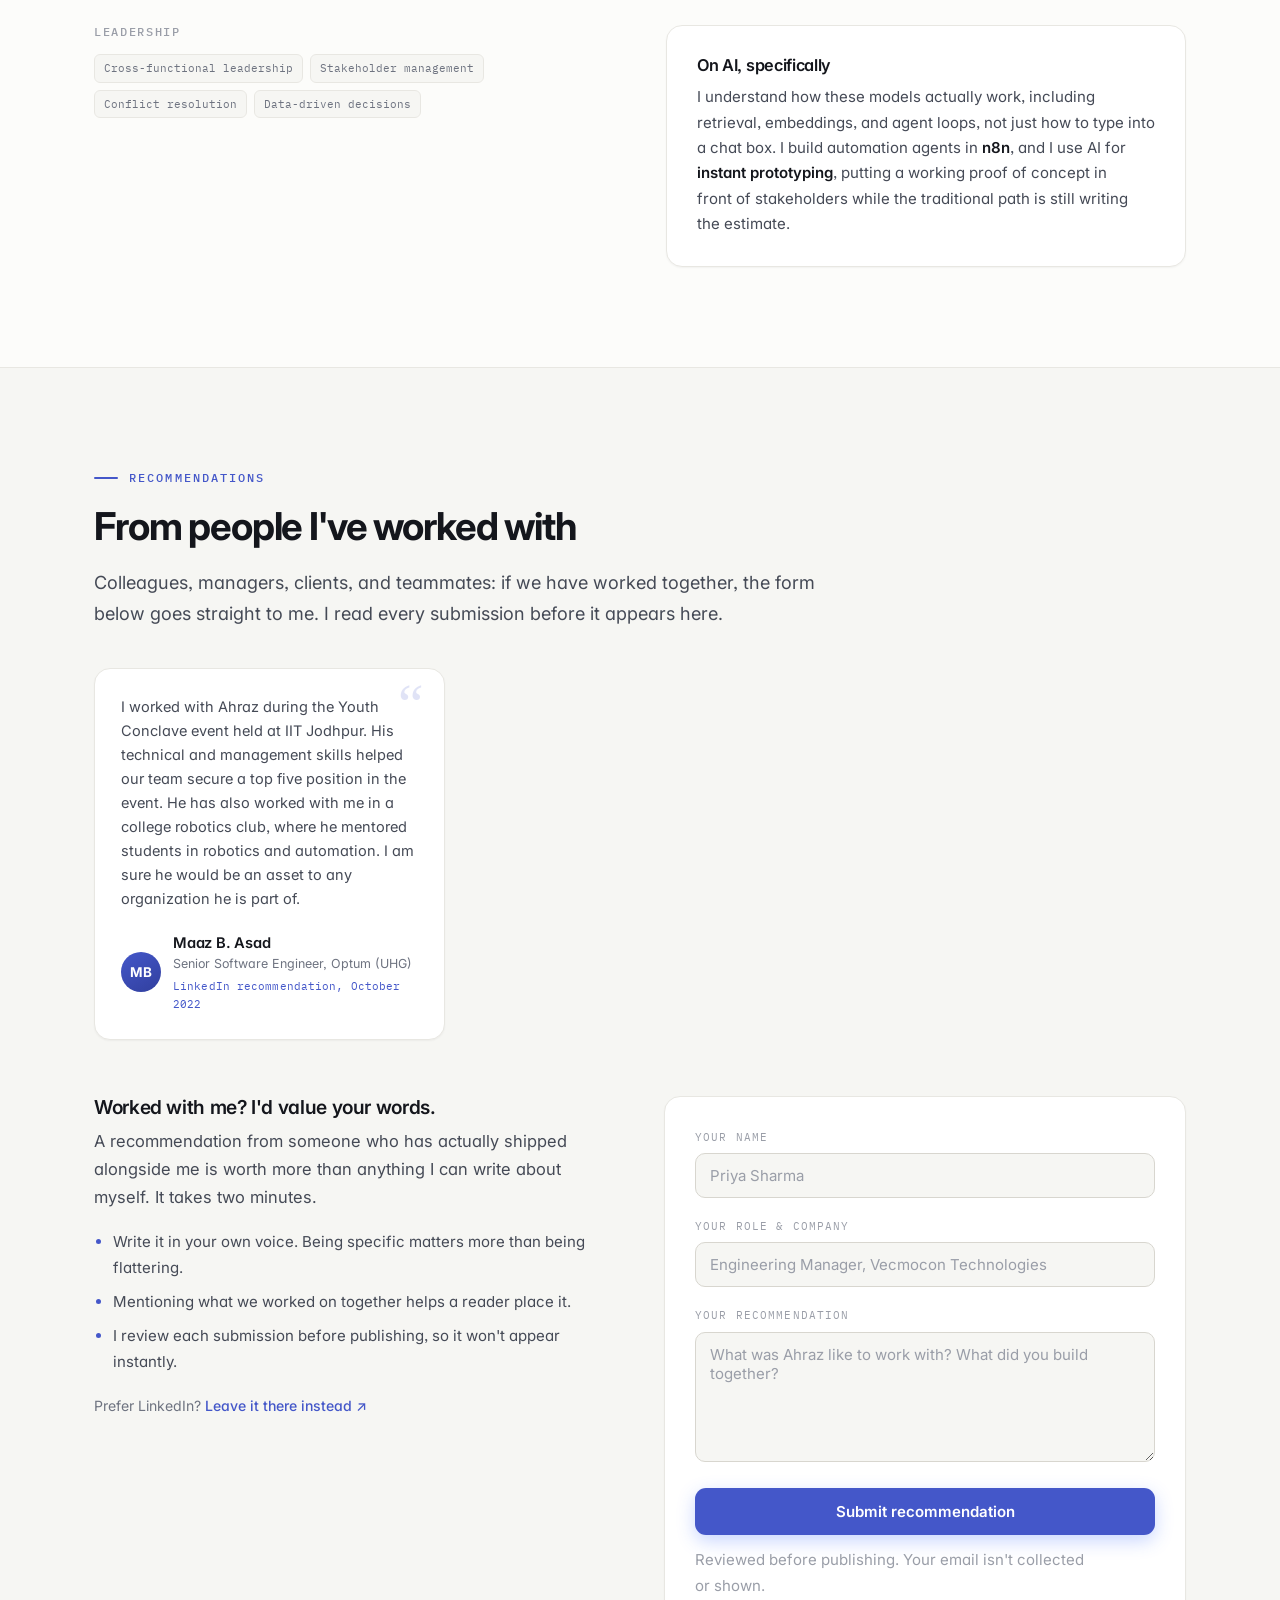
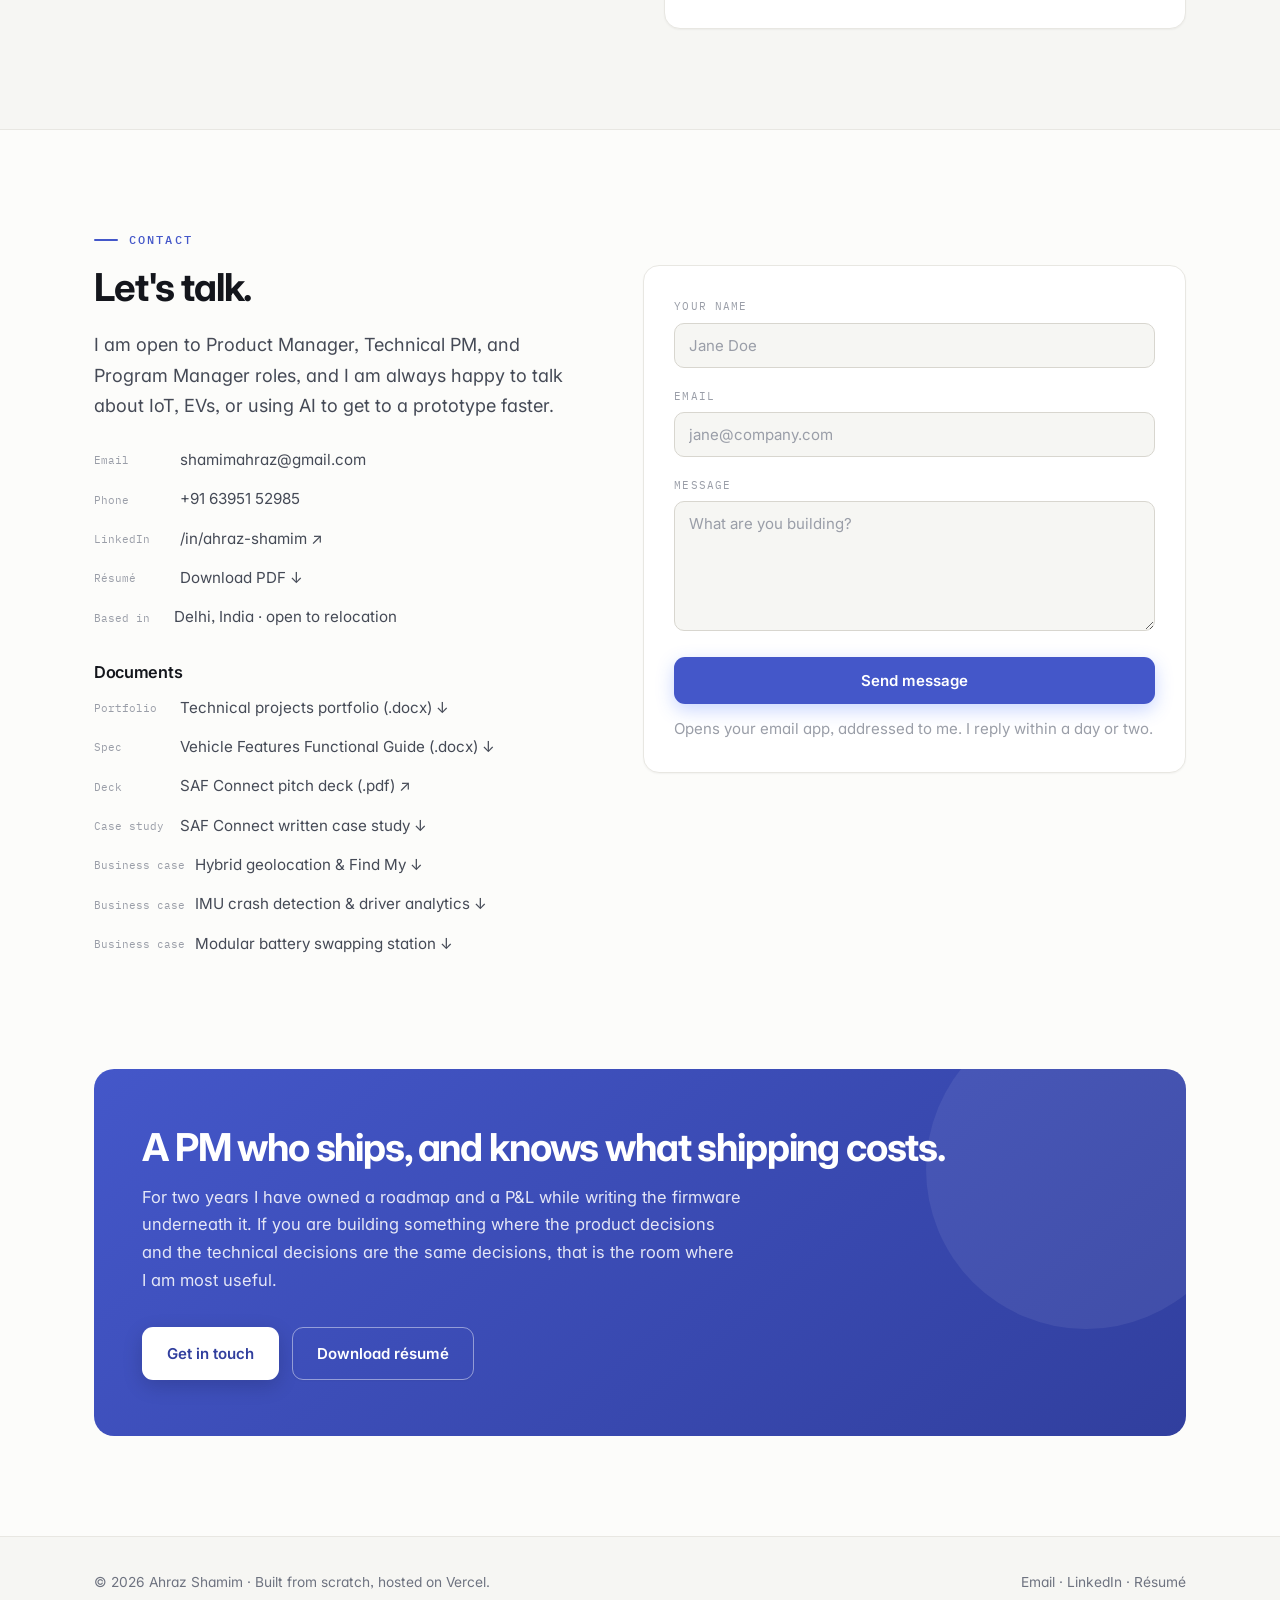
==== commit 2ba83bcc: "fix: added recommendations" ====
--- a/index.html
+++ b/index.html
@@ -950,8 +950,8 @@
       </div>
 
       <div class="card reveal">
-        <!-- FORMSPREE: replace YOUR_FORM_ID with your form ID. See DEPLOY.md → Step 2. -->
-        <form action="https://formspree.io/f/YOUR_FORM_ID" method="POST" id="contact-form">
+        <!-- Submitting opens the visitor's email app with the message pre-filled. See site.js -> "contact form". -->
+        <form id="contact-form">
           <div class="field">
             <label for="name">Your name</label>
             <input type="text" id="name" name="name" required autocomplete="name" placeholder="Jane Doe">
@@ -964,9 +964,8 @@
             <label for="message">Message</label>
             <textarea id="message" name="message" required placeholder="What are you building?"></textarea>
           </div>
-          <input type="text" name="_gotcha" style="display:none" tabindex="-1" autocomplete="off" aria-hidden="true">
           <button type="submit" class="btn btn-primary" style="width:100%;justify-content:center">Send message</button>
-          <p class="form-note" id="form-note">Goes straight to my inbox. I reply within a day or two.</p>
+          <p class="form-note" id="form-note">Opens your email app, addressed to me. I reply within a day or two.</p>
         </form>
       </div>
     </div>
--- a/styles.css
+++ b/styles.css
@@ -513,6 +513,10 @@
 }
 .rec-nm { font-family: var(--display); font-size: .92rem; font-weight: 600; letter-spacing: -.015em; }
 .rec-rl { font-size: .78rem; color: var(--text-dim); line-height: 1.35; }
+.rec-src {
+  font-family: var(--mono); font-size: .66rem; color: var(--accent);
+  margin-top: 5px; letter-spacing: .01em;
+}
 .rec-empty {
   grid-column: 1 / -1; text-align: center; padding: 40px 20px;
   color: var(--text-dim); font-size: .9rem;
